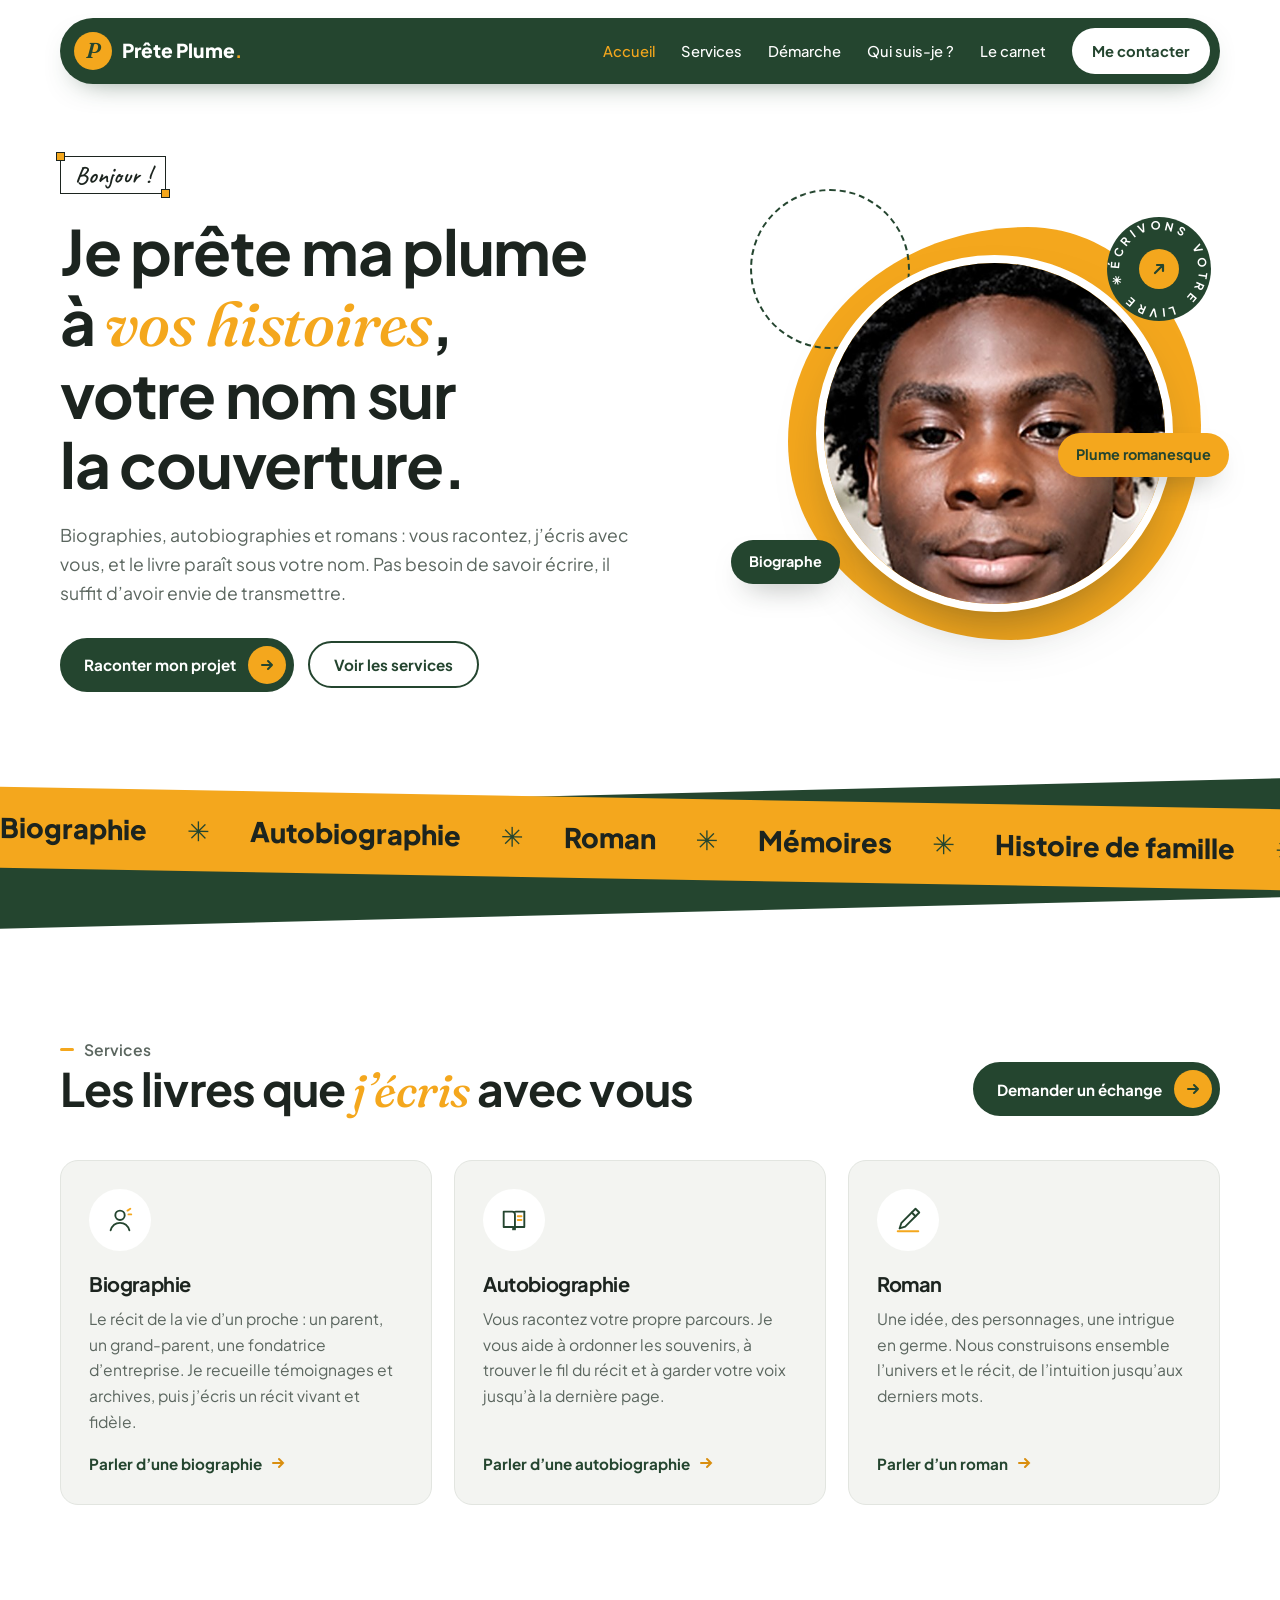
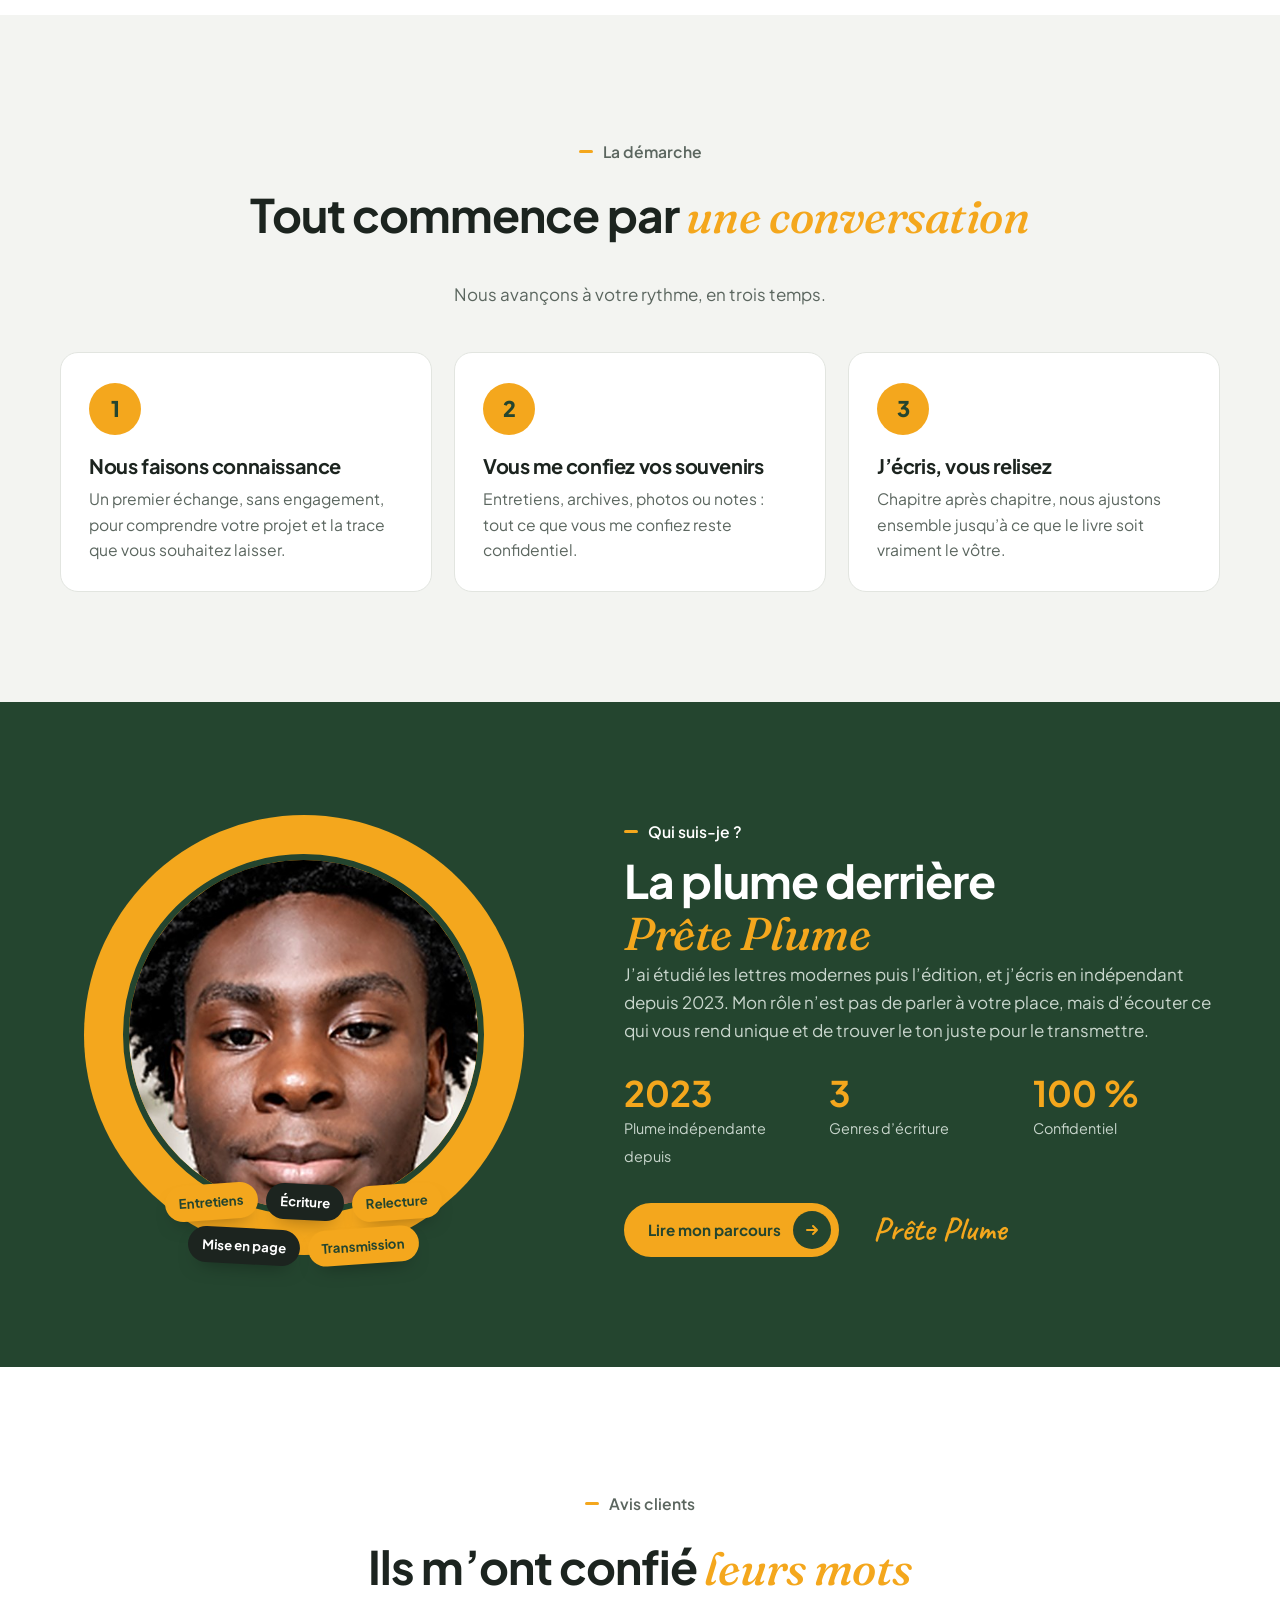
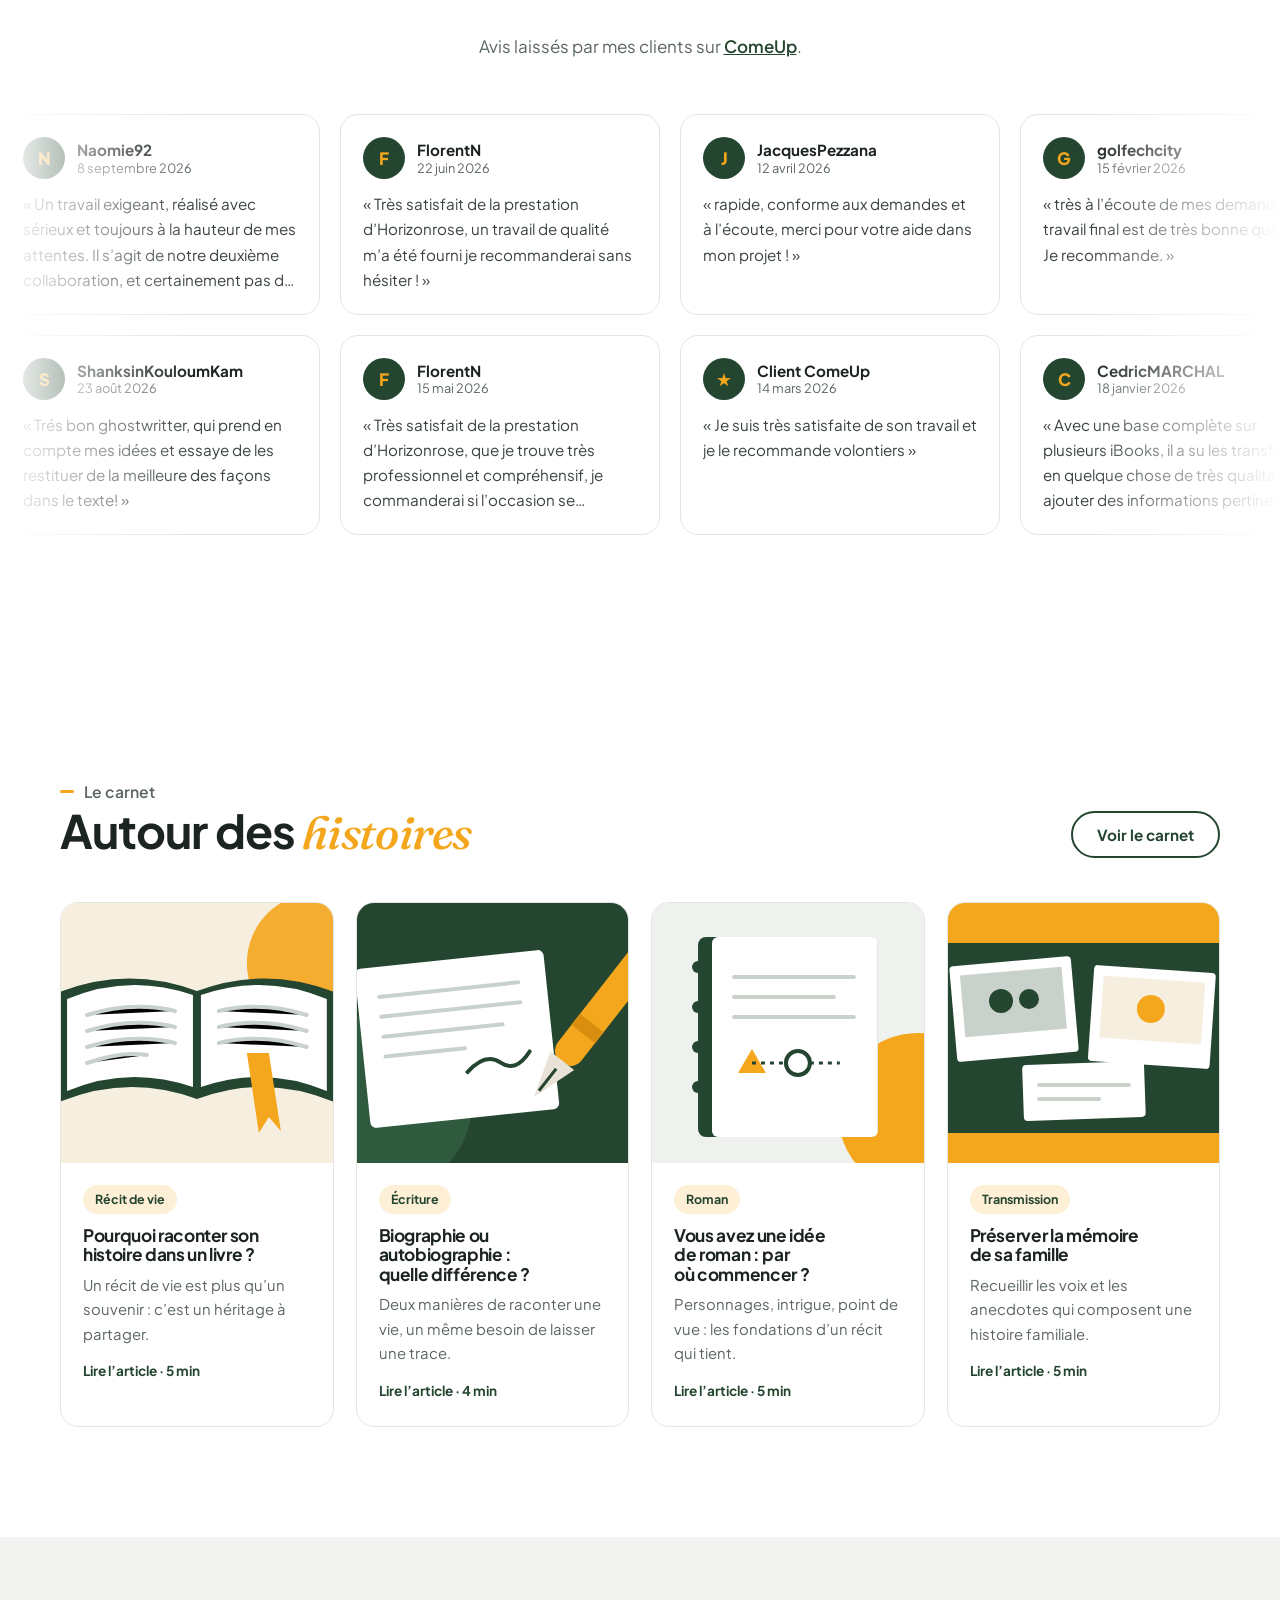
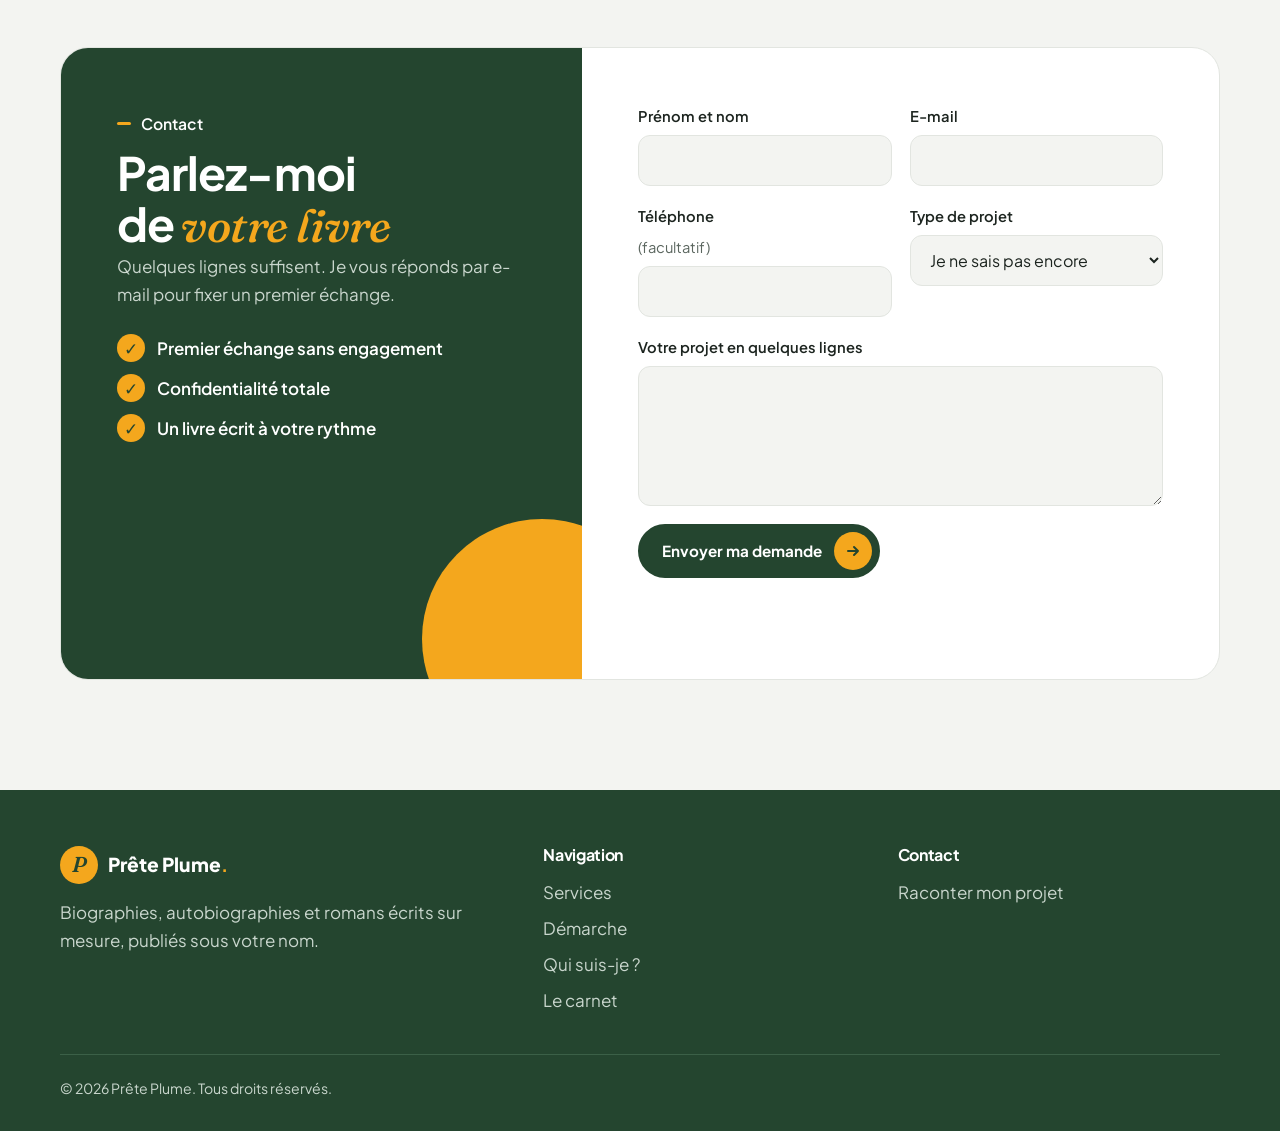
==== index.html @ 8f03c5b9 "Avis clients : vrais avis recopiés depuis ComeUp Neuf avis réels avec pseudonyme et date, sans modif" ====
<!doctype html>
<html lang="fr">
<head>
  <meta charset="utf-8">
  <meta name="viewport" content="width=device-width, initial-scale=1">
  <title>Prête Plume, biographies, autobiographies et romans sur mesure</title>
  <meta name="description" content="Prête Plume écrit avec vous biographies, autobiographies et romans. Vous racontez, j’écris, et le livre paraît sous votre nom.">
  <link rel="icon" href="images/favicon.svg" type="image/svg+xml">
  <link rel="preconnect" href="https://fonts.googleapis.com">
  <link rel="preconnect" href="https://fonts.gstatic.com" crossorigin>
  <link href="https://fonts.googleapis.com/css2?family=Caveat:wght@600&family=Fraunces:ital,wght@1,500&family=Plus+Jakarta+Sans:wght@400;500;600;700;800&display=swap" rel="stylesheet">
  <link rel="stylesheet" href="styles.css">
</head>
<body>
  <div class="entete-zone">
    <header class="entete">
      <a class="logo" href="index.html"><span class="logo-rond" aria-hidden="true">P</span><span>Prête Plume<b>.</b></span></a>
      <button class="bouton-menu" type="button" aria-expanded="false" aria-controls="navigation">Menu</button>
      <nav class="navigation" id="navigation" aria-label="Navigation principale">
        <a href="index.html" aria-current="page">Accueil</a>
        <a href="#services">Services</a>
        <a href="#demarche">Démarche</a>
        <a href="qui-suis-je.html">Qui suis-je ?</a>
        <a href="blog.html">Le carnet</a>
        <a class="bouton-nav" href="#contact">Me contacter</a>
      </nav>
    </header>
  </div>

  <main>
    <section class="ouverture" aria-labelledby="titre">
      <div>
        <p class="salut">Bonjour !</p>
        <h1 id="titre">Je prête ma plume à <span class="accent">vos histoires</span>, votre nom sur la couverture.</h1>
        <p class="chapeau">Biographies, autobiographies et romans : vous racontez, j’écris avec vous, et le livre paraît sous votre nom. Pas besoin de savoir écrire, il suffit d’avoir envie de transmettre.</p>
        <div class="actions">
          <a class="bouton" href="#contact">Raconter mon projet <span class="rond" aria-hidden="true"><svg viewBox="0 0 16 16" fill="none" stroke="currentColor" stroke-width="2" stroke-linecap="round" stroke-linejoin="round"><path d="M3 8h10M9 4l4 4-4 4"/></svg></span></a>
          <a class="bouton bouton-contour" href="#services">Voir les services</a>
        </div>
      </div>

      <div class="visuel">
        <div class="forme" aria-hidden="true"></div>
        <div class="forme-2" aria-hidden="true"></div>
        <div class="photo"><img src="images/portrait.jpg" alt="Portrait de l’auteur de Prête Plume" width="480" height="480"></div>
        <a class="badge" href="#contact" aria-label="Écrivons votre livre : me contacter">
          <svg class="texte-rond" viewBox="0 0 100 100" aria-hidden="true">
            <defs><path id="cercle-badge" d="M50 50 m-38 0 a38 38 0 1 1 76 0 a38 38 0 1 1 -76 0"/></defs>
            <text fill="currentColor" font-size="11" font-weight="700" font-family="Plus Jakarta Sans, sans-serif" xml:space="preserve"><textPath href="#cercle-badge" textLength="232" lengthAdjust="spacing">ÉCRIVONS  VOTRE  LIVRE  ✳</textPath></text>
          </svg>
          <span class="coeur" aria-hidden="true"><svg viewBox="0 0 16 16" fill="none" stroke="currentColor" stroke-width="2.2" stroke-linecap="round" stroke-linejoin="round"><path d="M4 12L12 4M6 4h6v6"/></svg></span>
        </a>
        <span class="pastille pastille-vert p1">Biographe</span>
        <span class="pastille pastille-jaune p2">Plume romanesque</span>
      </div>
    </section>

    <div class="bandeau" aria-hidden="true">
      <div class="bandeau-piste">
        <div class="bandeau-ruban">
          <span>Biographie</span><span>Autobiographie</span><span>Roman</span><span>Mémoires</span><span>Histoire de famille</span><span>Récit de vie</span>
          <span>Biographie</span><span>Autobiographie</span><span>Roman</span><span>Mémoires</span><span>Histoire de famille</span><span>Récit de vie</span>
        </div>
      </div>
    </div>

    <section class="section" id="services" aria-labelledby="titre-services">
      <div class="conteneur">
        <div class="section-entete">
          <div>
            <p class="surtitre">Services</p>
            <h2 id="titre-services">Les livres que <span class="accent">j’écris</span> avec vous</h2>
          </div>
          <a class="bouton" href="#contact">Demander un échange <span class="rond" aria-hidden="true"><svg viewBox="0 0 16 16" fill="none" stroke="currentColor" stroke-width="2" stroke-linecap="round" stroke-linejoin="round"><path d="M3 8h10M9 4l4 4-4 4"/></svg></span></a>
        </div>
        <div class="cartes">
          <article class="carte">
            <span class="icone" aria-hidden="true"><svg viewBox="0 0 32 32" fill="none" stroke="#24452f" stroke-width="2" stroke-linecap="round" stroke-linejoin="round"><circle cx="16" cy="11" r="5"/><path d="M6 27c1.5-5 5.5-8 10-8s8.5 3 10 8"/><path d="M24 6l3-2M25 10h3" stroke="#f4a71d"/></svg></span>
            <h3>Biographie</h3>
            <p>Le récit de la vie d’un proche : un parent, un grand-parent, une fondatrice d’entreprise. Je recueille témoignages et archives, puis j’écris un récit vivant et fidèle.</p>
            <a class="lien" href="#contact" data-genre="Biographie">Parler d’une biographie <svg viewBox="0 0 16 16" fill="none" stroke="currentColor" stroke-width="2" stroke-linecap="round"><path d="M3 8h10M9 4l4 4-4 4"/></svg></a>
          </article>
          <article class="carte">
            <span class="icone" aria-hidden="true"><svg viewBox="0 0 32 32" fill="none" stroke="#24452f" stroke-width="2" stroke-linecap="round" stroke-linejoin="round"><path d="M5 7h9a3 3 0 013 3v16a2.5 2.5 0 00-2.5-2.5H5z"/><path d="M27 7h-9a3 3 0 00-1 .2"/><path d="M27 7v16.5h-9.5A2.5 2.5 0 0015 26"/><path d="M20 12h4M20 16h4" stroke="#f4a71d"/></svg></span>
            <h3>Autobiographie</h3>
            <p>Vous racontez votre propre parcours. Je vous aide à ordonner les souvenirs, à trouver le fil du récit et à garder votre voix jusqu’à la dernière page.</p>
            <a class="lien" href="#contact" data-genre="Autobiographie">Parler d’une autobiographie <svg viewBox="0 0 16 16" fill="none" stroke="currentColor" stroke-width="2" stroke-linecap="round"><path d="M3 8h10M9 4l4 4-4 4"/></svg></a>
          </article>
          <article class="carte">
            <span class="icone" aria-hidden="true"><svg viewBox="0 0 32 32" fill="none" stroke="#24452f" stroke-width="2" stroke-linecap="round" stroke-linejoin="round"><path d="M24 4l4 4-15 15-6 2 2-6z"/><path d="M20 8l4 4"/><path d="M5 28h22" stroke="#f4a71d"/></svg></span>
            <h3>Roman</h3>
            <p>Une idée, des personnages, une intrigue en germe. Nous construisons ensemble l’univers et le récit, de l’intuition jusqu’aux derniers mots.</p>
            <a class="lien" href="#contact" data-genre="Roman">Parler d’un roman <svg viewBox="0 0 16 16" fill="none" stroke="currentColor" stroke-width="2" stroke-linecap="round"><path d="M3 8h10M9 4l4 4-4 4"/></svg></a>
          </article>
        </div>
      </div>
    </section>

    <section class="section demarche" id="demarche" aria-labelledby="titre-demarche">
      <div class="conteneur">
        <div class="section-entete centre">
          <p class="surtitre">La démarche</p>
          <h2 id="titre-demarche">Tout commence par <span class="accent">une conversation</span></h2>
          <p>Nous avançons à votre rythme, en trois temps.</p>
        </div>
        <ol class="etapes">
          <li>
            <h3>Nous faisons connaissance</h3>
            <p>Un premier échange, sans engagement, pour comprendre votre projet et la trace que vous souhaitez laisser.</p>
          </li>
          <li>
            <h3>Vous me confiez vos souvenirs</h3>
            <p>Entretiens, archives, photos ou notes : tout ce que vous me confiez reste confidentiel.</p>
          </li>
          <li>
            <h3>J’écris, vous relisez</h3>
            <p>Chapitre après chapitre, nous ajustons ensemble jusqu’à ce que le livre soit vraiment le vôtre.</p>
          </li>
        </ol>
      </div>
    </section>

    <section class="section apropos" aria-labelledby="titre-apropos">
      <div class="conteneur">
        <div class="apropos-visuel">
          <div class="cercle" aria-hidden="true"></div>
          <div class="photo"><img src="images/portrait.jpg" alt="" width="480" height="480" loading="lazy"></div>
          <div class="nuage" aria-hidden="true"><span>Entretiens</span><span>Écriture</span><span>Relecture</span><span>Mise en page</span><span>Transmission</span></div>
        </div>
        <div>
          <p class="surtitre">Qui suis-je ?</p>
          <h2 id="titre-apropos">La plume derrière <span class="accent">Prête Plume</span></h2>
          <p>J’ai étudié les lettres modernes puis l’édition, et j’écris en indépendant depuis 2023. Mon rôle n’est pas de parler à votre place, mais d’écouter ce qui vous rend unique et de trouver le ton juste pour le transmettre.</p>
          <ul class="chiffres">
            <li><strong>2023</strong><span>Plume indépendante depuis</span></li>
            <li><strong>3</strong><span>Genres d’écriture</span></li>
            <li><strong>100 %</strong><span>Confidentiel</span></li>
          </ul>
          <div class="actions">
            <a class="bouton bouton-jaune" href="qui-suis-je.html">Lire mon parcours <span class="rond" aria-hidden="true"><svg viewBox="0 0 16 16" fill="none" stroke="currentColor" stroke-width="2" stroke-linecap="round" stroke-linejoin="round"><path d="M3 8h10M9 4l4 4-4 4"/></svg></span></a>
            <span class="signature" aria-hidden="true">Prête Plume</span>
          </div>
        </div>
      </div>
    </section>

    <section class="section avis" id="avis" aria-labelledby="titre-avis">
      <div class="conteneur">
        <div class="section-entete centre">
          <p class="surtitre">Avis clients</p>
          <h2 id="titre-avis">Ils m’ont confié <span class="accent">leurs mots</span></h2>
          <p>Avis laissés par mes clients sur <a href="https://comeup.com/fr/@horizonrose" target="_blank" rel="noopener">ComeUp</a>.</p>
        </div>
      </div>
      <!-- Avis réels recopiés depuis le profil ComeUp, sans modification -->
      <div class="defile">
        <div class="defile-piste">
            <figure class="avis-carte">
              <div class="avis-tete"><span class="avis-initiale" aria-hidden="true">N</span><figcaption><strong>Naomie92</strong><time datetime="2026-09-08">8 septembre 2026</time></figcaption></div>
              <blockquote>« Un travail exigeant, réalisé avec sérieux et toujours à la hauteur de mes attentes. Il s’agit de notre deuxième collaboration, et certainement pas de la dernière ! »</blockquote>
            </figure>
            <figure class="avis-carte">
              <div class="avis-tete"><span class="avis-initiale" aria-hidden="true">F</span><figcaption><strong>FlorentN</strong><time datetime="2026-06-22">22 juin 2026</time></figcaption></div>
              <blockquote>« Très satisfait de la prestation d’Horizonrose, un travail de qualité m’a été fourni je recommanderai sans hésiter ! »</blockquote>
            </figure>
            <figure class="avis-carte">
              <div class="avis-tete"><span class="avis-initiale" aria-hidden="true">J</span><figcaption><strong>JacquesPezzana</strong><time datetime="2026-04-12">12 avril 2026</time></figcaption></div>
              <blockquote>« rapide, conforme aux demandes et à l’écoute, merci pour votre aide dans mon projet ! »</blockquote>
            </figure>
            <figure class="avis-carte">
              <div class="avis-tete"><span class="avis-initiale" aria-hidden="true">G</span><figcaption><strong>golfechcity</strong><time datetime="2026-02-15">15 février 2026</time></figcaption></div>
              <blockquote>« très à l’écoute de mes demandes. Le travail final est de très bonne qualité. Je recommande. »</blockquote>
            </figure>
            <figure class="avis-carte">
              <div class="avis-tete"><span class="avis-initiale" aria-hidden="true">I</span><figcaption><strong>Isabelle45</strong><time datetime="2026-01-06">6 janvier 2026</time></figcaption></div>
              <blockquote>« Je suis très satisfaite du design proposé par Horizonrose. C’est sobre et je suis ravie des photos. Merci pour cette belle proposition. »</blockquote>
            </figure>
        </div>
      </div>
      <div class="defile defile-inverse">
        <div class="defile-piste">
            <figure class="avis-carte">
              <div class="avis-tete"><span class="avis-initiale" aria-hidden="true">S</span><figcaption><strong>ShanksinKouloumKam</strong><time datetime="2026-08-23">23 août 2026</time></figcaption></div>
              <blockquote>« Trés bon ghostwritter, qui prend en compte mes idées et essaye de les restituer de la meilleure des façons dans le texte! »</blockquote>
            </figure>
            <figure class="avis-carte">
              <div class="avis-tete"><span class="avis-initiale" aria-hidden="true">F</span><figcaption><strong>FlorentN</strong><time datetime="2026-05-15">15 mai 2026</time></figcaption></div>
              <blockquote>« Très satisfait de la prestation d’Horizonrose, que je trouve très professionnel et compréhensif, je commanderai si l’occasion se présente… »</blockquote>
            </figure>
            <figure class="avis-carte">
              <div class="avis-tete"><span class="avis-initiale" aria-hidden="true">★</span><figcaption><strong>Client ComeUp</strong><time datetime="2026-03-14">14 mars 2026</time></figcaption></div>
              <blockquote>« Je suis très satisfaite de son travail et je le recommande volontiers »</blockquote>
            </figure>
            <figure class="avis-carte">
              <div class="avis-tete"><span class="avis-initiale" aria-hidden="true">C</span><figcaption><strong>CedricMARCHAL</strong><time datetime="2026-01-18">18 janvier 2026</time></figcaption></div>
              <blockquote>« Avec une base complète sur plusieurs iBooks, il a su les transformer en quelque chose de très qualitatif et ajouter des informations pertinentes sur des sujets… »</blockquote>
            </figure>
        </div>
      </div>
    </section>

    <section class="section" aria-labelledby="titre-carnet">
      <div class="conteneur">
        <div class="section-entete">
          <div>
            <p class="surtitre">Le carnet</p>
            <h2 id="titre-carnet">Autour des <span class="accent">histoires</span></h2>
          </div>
          <a class="bouton bouton-contour" href="blog.html">Voir le carnet</a>
        </div>
        <div class="articles">
          <a class="article" href="article-raconter-son-histoire.html"><img src="images/livre-ouvert.svg" alt="" width="400" height="260" loading="lazy"><div><span class="categorie">Récit de vie</span><h3 class="h3">Pourquoi raconter son histoire dans un livre ?</h3><p>Un récit de vie est plus qu’un souvenir : c’est un héritage à partager.</p><span class="lire">Lire l’article · 5 min</span></div></a>
          <a class="article" href="article-biographie-ou-autobiographie.html"><img src="images/plume.svg" alt="" width="400" height="260" loading="lazy"><div><span class="categorie">Écriture</span><h3 class="h3">Biographie ou autobiographie : quelle différence ?</h3><p>Deux manières de raconter une vie, un même besoin de laisser une trace.</p><span class="lire">Lire l’article · 4 min</span></div></a>
          <a class="article" href="article-idee-de-roman.html"><img src="images/carnet.svg" alt="" width="400" height="260" loading="lazy"><div><span class="categorie">Roman</span><h3 class="h3">Vous avez une idée de roman : par où commencer ?</h3><p>Personnages, intrigue, point de vue : les fondations d’un récit qui tient.</p><span class="lire">Lire l’article · 5 min</span></div></a>
          <a class="article" href="article-memoire-familiale.html"><img src="images/famille.svg" alt="" width="400" height="260" loading="lazy"><div><span class="categorie">Transmission</span><h3 class="h3">Préserver la mémoire de sa famille</h3><p>Recueillir les voix et les anecdotes qui composent une histoire familiale.</p><span class="lire">Lire l’article · 5 min</span></div></a>
        </div>
      </div>
    </section>

    <section class="section contact" id="contact" aria-labelledby="titre-contact">
      <div class="conteneur">
        <div class="contact-boite">
          <div class="contact-infos">
            <p class="surtitre">Contact</p>
            <h2 id="titre-contact">Parlez-moi de <span class="accent">votre livre</span></h2>
            <p>Quelques lignes suffisent. Je vous réponds par e-mail pour fixer un premier échange.</p>
            <ul class="engagements">
              <li>Premier échange sans engagement</li>
              <li>Confidentialité totale</li>
              <li>Un livre écrit à votre rythme</li>
            </ul>
          </div>
          <form class="formulaire" id="formulaire-contact" name="contact" action="/merci.html" method="POST" data-netlify="true" netlify-honeypot="adresse-web">
            <input type="hidden" name="form-name" value="contact">
            <p class="visuellement-cache"><label>Ne pas remplir : <input name="adresse-web" tabindex="-1" autocomplete="off"></label></p>
            <label class="champ">Prénom et nom<input type="text" name="nom" autocomplete="name" required></label>
            <label class="champ">E-mail<input type="email" name="email" autocomplete="email" required></label>
            <label class="champ">Téléphone <span class="facultatif">(facultatif)</span><input type="tel" name="telephone" autocomplete="tel"></label>
            <label class="champ">Type de projet
              <select name="projet" id="projet">
                <option>Biographie</option>
                <option>Autobiographie</option>
                <option>Roman</option>
                <option selected>Je ne sais pas encore</option>
              </select>
            </label>
            <label class="champ large">Votre projet en quelques lignes<textarea name="message" required></textarea></label>
            <button class="bouton large" type="submit">Envoyer ma demande <span class="rond" aria-hidden="true"><svg viewBox="0 0 16 16" fill="none" stroke="currentColor" stroke-width="2" stroke-linecap="round" stroke-linejoin="round"><path d="M3 8h10M9 4l4 4-4 4"/></svg></span></button>
            <p class="statut large" id="statut" role="status"></p>
          </form>
        </div>
      </div>
    </section>
  </main>

  <footer class="pied">
    <div class="conteneur">
      <div>
        <a class="logo" href="index.html"><span class="logo-rond" aria-hidden="true">P</span><span>Prête Plume<b>.</b></span></a>
        <p>Biographies, autobiographies et romans écrits sur mesure, publiés sous votre nom.</p>
      </div>
      <div>
        <h3>Navigation</h3>
        <ul><li><a href="index.html#services">Services</a></li><li><a href="index.html#demarche">Démarche</a></li><li><a href="qui-suis-je.html">Qui suis-je ?</a></li><li><a href="blog.html">Le carnet</a></li></ul>
      </div>
      <div>
        <h3>Contact</h3>
        <ul><li><a href="index.html#contact">Raconter mon projet</a></li></ul>
      </div>
    </div>
    <p class="pied-bas">© <span class="annee"></span> Prête Plume. Tous droits réservés.</p>
  </footer>
  <script src="script.js"></script>
</body>
</html>
---- styles.css ----
:root {
  --vert: #24452f;
  --vert-clair: #2f5a3d;
  --jaune: #f4a71d;
  --jaune-fonce: #d98e0f;
  --blanc: #ffffff;
  --gris: #f3f4f1;
  --encre: #1c241f;
  --texte: #5b665f;
  --filet: #e2e5e0;
  --sans: "Plus Jakarta Sans", system-ui, -apple-system, "Segoe UI", sans-serif;
  --serif: "Fraunces", Georgia, serif;
  --main: "Caveat", cursive;
  --large: min(1160px, 100% - 2 * var(--gouttiere));
  --gouttiere: clamp(16px, 4vw, 40px);
}

*, *::before, *::after { box-sizing: border-box; }
html { scroll-behavior: smooth; -webkit-text-size-adjust: 100%; }
body { margin: 0; background: var(--blanc); color: var(--encre); font: 400 1.0625rem/1.65 var(--sans); overflow-x: hidden; }
img { max-width: 100%; display: block; }
h1, h2, h3 { margin: 0; line-height: 1.12; font-weight: 700; letter-spacing: -.02em; text-wrap: balance; }
h1 { font-size: clamp(2.4rem, 5vw, 3.9rem); }
h2 { font-size: clamp(2rem, 3.6vw, 2.9rem); }
h3 { font-size: 1.25rem; }
p { margin: 0 0 1em; }
a { color: inherit; }
:focus-visible { outline: 3px solid var(--jaune); outline-offset: 3px; }

.accent { font-family: var(--serif); font-style: italic; font-weight: 500; color: var(--jaune); letter-spacing: -.01em; }
.conteneur { width: var(--large); margin-inline: auto; }
.visuellement-cache { position: absolute; width: 1px; height: 1px; overflow: hidden; clip: rect(0 0 0 0); white-space: nowrap; }

/* Boutons */

.bouton {
  display: inline-flex; align-items: center; gap: 12px;
  border: 2px solid var(--vert); border-radius: 999px;
  background: var(--vert); color: var(--blanc);
  padding: 6px 6px 6px 22px;
  font: 700 .95rem/1 var(--sans); text-decoration: none; cursor: pointer;
  transition: background .2s, border-color .2s;
}
.bouton .rond {
  display: grid; place-items: center; width: 38px; height: 38px; border-radius: 50%;
  background: var(--jaune); color: var(--vert);
}
.bouton .rond svg { width: 16px; height: 16px; }
.bouton:hover { background: var(--vert-clair); border-color: var(--vert-clair); }
.bouton-contour { background: transparent; color: var(--vert); padding: 14px 24px; }
.bouton-contour:hover { background: var(--vert); color: var(--blanc); }
.bouton-jaune { background: var(--jaune); border-color: var(--jaune); color: var(--vert); }
.bouton-jaune .rond { background: var(--vert); color: var(--jaune); }
.bouton-jaune:hover { background: var(--jaune-fonce); border-color: var(--jaune-fonce); }

/* En-tête */

.entete-zone { padding-top: 18px; position: sticky; top: 0; z-index: 20; }
.entete {
  position: relative; width: var(--large); margin-inline: auto;
  display: flex; align-items: center; justify-content: space-between; gap: 20px;
  background: var(--vert); color: var(--blanc);
  border-radius: 999px; padding: 10px 10px 10px 14px;
  box-shadow: 0 12px 30px -18px rgba(36, 69, 47, .7);
}
.logo { display: inline-flex; align-items: center; gap: 10px; color: var(--blanc); text-decoration: none; font-weight: 800; font-size: 1.2rem; white-space: nowrap; }
.logo-rond { display: grid; place-items: center; width: 38px; height: 38px; border-radius: 50%; background: var(--jaune); color: var(--vert); font: italic 600 1.35rem/1 var(--serif); }
.logo b { color: var(--jaune); }
.navigation { display: flex; align-items: center; gap: 26px; font-size: .92rem; font-weight: 500; }
.navigation a { text-decoration: none; }
.navigation a:not(.bouton-nav):hover, .navigation a[aria-current="page"] { color: var(--jaune); }
.bouton-nav { background: var(--blanc); color: var(--vert); border-radius: 999px; padding: 11px 20px; font-weight: 700; }
.bouton-nav:hover { background: var(--jaune); }
.bouton-menu { display: none; border: 0; border-radius: 999px; background: var(--blanc); color: var(--vert); padding: 10px 18px; font: 700 .92rem var(--sans); cursor: pointer; }

/* Ouverture */

.ouverture { width: var(--large); margin-inline: auto; display: grid; grid-template-columns: 1.05fr .95fr; gap: 40px; align-items: center; padding: clamp(40px, 6vw, 72px) 0 40px; }
.salut {
  position: relative; display: inline-block; margin: 0 0 22px; padding: 6px 14px;
  border: 1.5px solid var(--encre); font: 600 1.5rem/1 var(--main);
}
.salut::before, .salut::after { content: ""; position: absolute; width: 9px; height: 9px; background: var(--jaune); border: 1.5px solid var(--encre); }
.salut::before { top: -5px; left: -5px; }
.salut::after { bottom: -5px; right: -5px; }
.ouverture h1 { max-width: 13em; }
.chapeau { color: var(--texte); max-width: 34em; margin: 22px 0 30px; font-size: 1.1rem; }
.actions { display: flex; flex-wrap: wrap; gap: 14px; align-items: center; }

.visuel { position: relative; width: min(100%, 470px); aspect-ratio: 1; margin-left: auto; }
.visuel .forme { position: absolute; inset: 8% 4% 4% 8%; background: var(--jaune); border-radius: 58% 42% 46% 54% / 52% 48% 52% 48%; }
.visuel .forme-2 { position: absolute; inset: 0 auto auto 0; width: 34%; aspect-ratio: 1; border: 2px dashed var(--vert); border-radius: 50%; }
.visuel .photo { position: absolute; inset: 14% 10% 10% 14%; border-radius: 50%; overflow: hidden; border: 8px solid var(--blanc); box-shadow: 0 30px 60px -30px rgba(28, 36, 31, .55); }
.visuel .photo img { width: 100%; height: 100%; object-fit: cover; }
.pastille {
  position: absolute; display: inline-flex; align-items: center; gap: 8px;
  padding: 10px 18px; border-radius: 999px; font-weight: 700; font-size: .9rem; white-space: nowrap;
  box-shadow: 0 14px 30px -16px rgba(28, 36, 31, .6);
}
.pastille-vert { background: var(--vert); color: var(--blanc); }
.pastille-jaune { background: var(--jaune); color: var(--vert); }
.pastille-blanc { background: var(--blanc); color: var(--vert); }
.visuel .p1 { left: -4%; bottom: 16%; }
.visuel .p2 { right: -2%; top: 52%; }
.visuel .p3 { left: 18%; top: 4%; }

.badge { position: absolute; right: 2%; top: 6%; width: 104px; height: 104px; border-radius: 50%; background: var(--vert); color: var(--blanc); display: grid; place-items: center; text-decoration: none; }
.badge svg.texte-rond { position: absolute; inset: 0; width: 100%; height: 100%; animation: tourne 16s linear infinite; }
.badge .coeur { width: 40px; height: 40px; border-radius: 50%; background: var(--jaune); color: var(--vert); display: grid; place-items: center; }
.badge .coeur svg { width: 16px; height: 16px; }
@keyframes tourne { to { transform: rotate(360deg); } }

/* Bandeau défilant */

.bandeau { position: relative; margin: 40px 0 0; padding: 26px 0 34px; }
.bandeau::before { content: ""; position: absolute; inset: 22px 0 0; background: var(--vert); transform: skewY(-1.4deg); }
.bandeau-piste { position: relative; background: var(--jaune); transform: skewY(1deg); overflow: hidden; padding: 18px 0; }
.bandeau-ruban { display: flex; width: max-content; gap: 40px; animation: defile 34s linear infinite; }
.bandeau-ruban span { display: inline-flex; align-items: center; gap: 40px; font-weight: 800; font-size: clamp(1.2rem, 2.2vw, 1.7rem); color: var(--encre); white-space: nowrap; }
.bandeau-ruban span::after { content: "✳"; color: var(--vert); font-weight: 400; }
@keyframes defile { to { transform: translateX(-50%); } }

/* Sections */

.section { padding: clamp(64px, 9vw, 110px) 0; }
.section-entete { display: flex; justify-content: space-between; align-items: end; gap: 24px; flex-wrap: wrap; margin-bottom: 44px; }
.section-entete.centre { flex-direction: column; align-items: center; text-align: center; }
.section-entete p { color: var(--texte); max-width: 34em; margin: 14px 0 0; }
.surtitre { display: inline-flex; align-items: center; gap: 10px; margin: 0 0 10px; font-weight: 600; font-size: .98rem; }
.surtitre::before { content: ""; width: 14px; height: 3px; border-radius: 2px; background: var(--jaune); }

.cartes { display: grid; grid-template-columns: repeat(3, 1fr); gap: 22px; }
.carte { display: flex; flex-direction: column; background: var(--gris); border: 1px solid var(--filet); border-radius: 18px; padding: 28px; transition: background .25s, color .25s, transform .25s; }
.carte .icone { display: grid; place-items: center; width: 62px; height: 62px; border-radius: 50%; background: var(--blanc); margin-bottom: 22px; }
.carte .icone svg { width: 30px; height: 30px; }
.carte h3 { margin-bottom: 10px; }
.carte p { color: var(--texte); font-size: .98rem; }
.carte .lien { margin-top: auto; font-weight: 700; font-size: .95rem; color: var(--vert); text-decoration: none; display: inline-flex; gap: 8px; align-items: center; }
.carte .lien svg { width: 16px; height: 16px; color: var(--jaune-fonce); }
.carte:hover { background: var(--vert); color: var(--blanc); transform: translateY(-4px); }
.carte:hover p { color: #c9d6cd; }
.carte:hover .lien { color: var(--jaune); }

.etapes { list-style: none; margin: 0; padding: 0; display: grid; grid-template-columns: repeat(3, 1fr); gap: 22px; counter-reset: etape; }
.etapes li { counter-increment: etape; position: relative; padding: 30px 28px 28px; border-radius: 18px; background: var(--blanc); border: 1px solid var(--filet); }
.etapes li::before { content: counter(etape); display: grid; place-items: center; width: 52px; height: 52px; border-radius: 50%; background: var(--jaune); color: var(--vert); font: 800 1.35rem/1 var(--sans); margin-bottom: 20px; }
.etapes h3 { margin-bottom: 8px; }
.etapes p { color: var(--texte); margin: 0; font-size: .98rem; }
.demarche { background: var(--gris); }

/* À propos */

.apropos { background: var(--vert); color: var(--blanc); overflow: hidden; }
.apropos .conteneur { display: grid; grid-template-columns: .9fr 1.1fr; gap: clamp(40px, 6vw, 90px); align-items: center; }
.apropos .surtitre { color: var(--blanc); }
.apropos p { color: #c9d6cd; }
.apropos-visuel { position: relative; width: min(100%, 440px); aspect-ratio: 1; margin-inline: auto; }
.apropos-visuel .cercle { position: absolute; inset: 0; border-radius: 50%; background: var(--jaune); }
.apropos-visuel .photo { position: absolute; inset: 9%; border-radius: 50%; overflow: hidden; border: 6px solid var(--vert); }
.apropos-visuel .photo img { width: 100%; height: 100%; object-fit: cover; }
.nuage { position: absolute; left: 0; right: 0; bottom: -2%; display: flex; flex-wrap: wrap; justify-content: center; gap: 8px; padding: 0 6%; }
.nuage span { padding: 7px 14px; border-radius: 999px; font-weight: 700; font-size: .82rem; box-shadow: 0 10px 20px -12px rgba(0, 0, 0, .5); }
.nuage span:nth-child(odd) { background: var(--jaune); color: var(--vert); transform: rotate(-4deg); }
.nuage span:nth-child(even) { background: var(--encre); color: var(--blanc); transform: rotate(3deg); }

.chiffres { display: grid; grid-template-columns: repeat(3, 1fr); gap: 18px; margin: 30px 0 34px; padding: 0; list-style: none; }
.chiffres strong { display: block; font-size: clamp(1.7rem, 3vw, 2.2rem); color: var(--jaune); line-height: 1.1; }
.chiffres span { font-size: .9rem; color: #c9d6cd; }
.signature { font: 600 2.1rem/1 var(--main); color: var(--jaune); margin-left: 20px; }
.apropos .actions { align-items: center; }

/* Carnet */

.articles { display: grid; grid-template-columns: repeat(4, 1fr); gap: 22px; }
.article { border-radius: 18px; overflow: hidden; background: var(--blanc); border: 1px solid var(--filet); display: flex; flex-direction: column; }
.article img { aspect-ratio: 400 / 260; width: 100%; object-fit: cover; }
.article div { padding: 20px 22px 24px; }
.article .categorie { display: inline-block; font-size: .78rem; font-weight: 700; color: var(--vert); background: #fdf0d6; border-radius: 999px; padding: 4px 12px; margin-bottom: 12px; }
.article h3, .article .h3 { font-size: 1.08rem; margin-bottom: 8px; }
.article p { color: var(--texte); font-size: .93rem; margin: 0; }
.article .bientot { display: block; margin-top: 14px; font-size: .85rem; font-weight: 600; color: var(--jaune-fonce); }
.carnet-page .articles { grid-template-columns: repeat(2, 1fr); }

/* Contact */

.contact { background: var(--gris); }
.contact-boite { display: grid; grid-template-columns: .9fr 1.1fr; border-radius: 28px; overflow: hidden; background: var(--blanc); border: 1px solid var(--filet); }
.contact-infos { position: relative; background: var(--vert); color: var(--blanc); padding: clamp(32px, 5vw, 56px); overflow: hidden; }
.contact-infos::after { content: ""; position: absolute; right: -80px; bottom: -80px; width: 240px; height: 240px; border-radius: 50%; background: var(--jaune); }
.contact-infos p { color: #c9d6cd; position: relative; z-index: 1; }
.contact-infos .surtitre { color: var(--blanc); }
.contact-infos h2 { position: relative; z-index: 1; }
.engagements { list-style: none; padding: 0; margin: 26px 0 0; display: grid; gap: 12px; position: relative; z-index: 1; }
.engagements li { display: flex; gap: 12px; align-items: center; font-weight: 600; }
.engagements li::before { content: "✓"; display: grid; place-items: center; width: 28px; height: 28px; flex: none; border-radius: 50%; background: var(--jaune); color: var(--vert); font-weight: 800; }

.formulaire { padding: clamp(28px, 5vw, 56px); display: grid; grid-template-columns: 1fr 1fr; gap: 18px; }
.champ { display: flex; flex-direction: column; gap: 7px; font-weight: 600; font-size: .92rem; }
.champ.large, .formulaire .large { grid-column: 1 / -1; }
.facultatif { color: var(--texte); font-weight: 400; }
input[type="text"], input[type="email"], input[type="tel"], select, textarea {
  width: 100%; border: 1.5px solid var(--filet); border-radius: 12px; background: var(--gris);
  padding: 13px 15px; font: 400 1rem/1.4 var(--sans); color: var(--encre);
}
input:focus, select:focus, textarea:focus { outline: none; border-color: var(--vert); background: var(--blanc); box-shadow: 0 0 0 4px rgba(244, 167, 29, .3); }
textarea { min-height: 140px; resize: vertical; }
.formulaire .bouton { justify-self: start; }
.statut { margin: 0; font-weight: 600; min-height: 1.6em; }
.statut.erreur { color: #b42318; }
.statut.envoye { color: #1f7a45; }
.statut a { color: inherit; }

/* Pages intérieures */

.bandeau-page { width: var(--large); margin: 34px auto 0; border-radius: 28px; background: var(--vert); color: var(--blanc); padding: clamp(40px, 6vw, 72px); position: relative; overflow: hidden; }
.bandeau-page::after { content: ""; position: absolute; right: -60px; top: -60px; width: 220px; height: 220px; border-radius: 50%; background: var(--jaune); }
.bandeau-page p { color: #c9d6cd; max-width: 34em; margin: 14px 0 0; position: relative; z-index: 1; }
.bandeau-page h1 { position: relative; z-index: 1; max-width: 14em; }
.bandeau-page .surtitre { color: var(--blanc); position: relative; z-index: 1; }

.profil { display: grid; grid-template-columns: .85fr 1.15fr; gap: clamp(40px, 6vw, 90px); align-items: start; }
.profil-texte p { color: var(--texte); }
.profil-texte .chapeau { color: var(--encre); font-size: 1.2rem; margin-top: 0; }
.parcours { list-style: none; padding: 0; margin: 30px 0; display: grid; grid-template-columns: repeat(3, 1fr); gap: 14px; }
.parcours li { background: var(--gris); border-radius: 16px; padding: 18px; border: 1px solid var(--filet); }
.parcours strong { display: block; color: var(--vert); font-size: 1.05rem; }
.parcours span { font-size: .88rem; color: var(--texte); }

.merci { text-align: center; }
.merci .icone-ok { width: 84px; height: 84px; margin: 0 auto 24px; border-radius: 50%; background: var(--jaune); color: var(--vert); display: grid; place-items: center; font-size: 2.4rem; font-weight: 800; }
.merci p { color: var(--texte); }

/* Pied de page */

.pied { background: var(--vert); color: #c9d6cd; padding: 56px 0 30px; margin-top: 0; }
.pied .conteneur { display: grid; grid-template-columns: 1.4fr 1fr 1fr; gap: 32px; }
.pied h3 { color: var(--blanc); font-size: 1rem; margin-bottom: 14px; }
.pied ul { list-style: none; padding: 0; margin: 0; display: grid; gap: 8px; }
.pied a { text-decoration: none; }
.pied a:hover { color: var(--jaune); }
.pied .logo { margin-bottom: 14px; }
.pied-bas { width: var(--large); margin: 40px auto 0; padding-top: 22px; border-top: 1px solid #3b6047; font-size: .88rem; }

/* Responsive */

@media (max-width: 1000px) {
  .articles { grid-template-columns: repeat(2, 1fr); }
}

@media (max-width: 860px) {
  .bouton-menu { display: block; }
  .navigation {
    display: none; position: absolute; top: calc(100% + 10px); left: 0; right: 0;
    flex-direction: column; align-items: stretch; gap: 4px;
    background: var(--vert); border-radius: 24px; padding: 14px;
    box-shadow: 0 20px 40px -20px rgba(0, 0, 0, .6);
  }
  .navigation a { padding: 12px 14px; border-radius: 12px; }
  .navigation.ouverte { display: flex; }
  .bouton-nav { text-align: center; margin-top: 6px; }

  .ouverture, .apropos .conteneur, .contact-boite, .profil { grid-template-columns: 1fr; }
  .visuel { margin: 10px auto 0; width: min(100%, 400px); }
  .cartes, .etapes { grid-template-columns: 1fr; }
  .pied .conteneur { grid-template-columns: 1fr 1fr; }
  .pied .conteneur > div:first-child { grid-column: 1 / -1; }
}

@media (max-width: 560px) {
  .articles, .carnet-page .articles, .formulaire, .parcours { grid-template-columns: 1fr; }
  .chiffres { grid-template-columns: 1fr 1fr 1fr; gap: 10px; }
  .chiffres strong { font-size: 1.4rem; }
  .badge { width: 84px; height: 84px; }
  .visuel .p1 { left: 0; }
  .visuel .p2 { right: 0; }
  .pastille { font-size: .8rem; padding: 8px 14px; }
  .entete { padding-left: 10px; }
  .logo { font-size: 1.05rem; }
  .signature { display: none; }
}

@media (prefers-reduced-motion: reduce) {
  html { scroll-behavior: auto; }
  .bandeau-ruban, .badge svg.texte-rond { animation: none; }
  .carte, .bouton { transition: none; }
  .carte:hover { transform: none; }
}

/* Cartes d'articles cliquables */

a.article { color: inherit; text-decoration: none; transition: transform .25s, box-shadow .25s; }
a.article:hover { transform: translateY(-4px); box-shadow: 0 24px 40px -28px rgba(28, 36, 31, .5); }
.article .lire { display: block; margin-top: 14px; font-size: .85rem; font-weight: 700; color: var(--vert); }
a.article:hover .lire { color: var(--jaune-fonce); }

/* Page d'article */

.lecture { width: min(760px, 100% - 2 * var(--gouttiere)); margin: 0 auto; padding: clamp(40px, 6vw, 72px) 0 clamp(56px, 8vw, 96px); }
.retour { display: inline-block; font-weight: 600; font-size: .95rem; color: var(--vert); margin-bottom: 28px; }
.lecture-meta { display: flex; align-items: center; gap: 12px; color: var(--texte); font-size: .9rem; margin: 0 0 16px; }
.lecture-meta .categorie { font-size: .78rem; font-weight: 700; color: var(--vert); background: #fdf0d6; border-radius: 999px; padding: 4px 12px; }
.lecture h1 { font-size: clamp(2.1rem, 4.6vw, 3.2rem); }
.lecture-image { width: 100%; border-radius: 22px; margin: 36px 0 40px; aspect-ratio: 400 / 260; object-fit: cover; }
.lecture-corps { font-size: 1.125rem; line-height: 1.75; }
.lecture-corps .intro { font-size: 1.28rem; line-height: 1.6; color: var(--encre); font-weight: 500; }
.lecture-corps p { color: #39433d; }
.lecture-corps h2 { font-size: clamp(1.45rem, 2.6vw, 1.8rem); margin: 2em 0 .6em; }
.lecture-corps ul { padding-left: 1.2em; margin: 0 0 1.2em; color: #39433d; }
.lecture-corps li { margin-bottom: .5em; }
.lecture-corps li::marker { color: var(--jaune-fonce); }
.tableau-defilant { overflow-x: auto; margin: 0 0 1.4em; }
.lecture-corps table { width: 100%; border-collapse: collapse; font-size: 1rem; min-width: 480px; }
.lecture-corps th, .lecture-corps td { text-align: left; padding: 12px 14px; border-bottom: 1px solid var(--filet); vertical-align: top; }
.lecture-corps thead th { background: var(--vert); color: var(--blanc); }
.lecture-corps tbody th { font-weight: 700; color: var(--vert); }
.lecture-appel { position: relative; overflow: hidden; margin-top: 56px; padding: clamp(28px, 5vw, 44px); border-radius: 24px; background: var(--vert); color: var(--blanc); }
.lecture-appel::after { content: ""; position: absolute; right: -50px; bottom: -50px; width: 160px; height: 160px; border-radius: 50%; background: var(--jaune); opacity: .9; }
.lecture-appel h2 { font-size: clamp(1.6rem, 3vw, 2.1rem); position: relative; z-index: 1; }
.lecture-appel p { color: #c9d6cd; margin: 12px 0 24px; position: relative; z-index: 1; }
.lecture-appel .bouton { position: relative; z-index: 1; }
.lecture-suite { background: var(--gris); }
.lecture-suite h2 { margin-bottom: 32px; }
.lecture-suite .articles { grid-template-columns: repeat(2, 1fr); }

@media (max-width: 560px) {
  .lecture-suite .articles { grid-template-columns: 1fr; }
}

@media (prefers-reduced-motion: reduce) {
  a.article { transition: none; }
  a.article:hover { transform: none; }
}

/* Avis clients : deux rangées qui défilent en sens inverse */

.avis { overflow: hidden; }
.avis .section-entete a { color: var(--vert); font-weight: 600; }
.defile {
  --duree: 40s;
  overflow: hidden;
  padding: 10px 0;
  -webkit-mask-image: linear-gradient(90deg, transparent, #000 15%, #000 85%, transparent);
  mask-image: linear-gradient(90deg, transparent, #000 15%, #000 85%, transparent);
}
.defile-piste { display: flex; gap: 20px; width: max-content; animation: defile-avis var(--duree, 40s) linear infinite; }
.defile-inverse .defile-piste { animation-direction: reverse; }
.defile:hover .defile-piste, .defile:focus-within .defile-piste { animation-play-state: paused; }
@keyframes defile-avis { to { transform: translateX(calc(-50% - 10px)); } }

.avis-carte { width: 320px; flex: none; margin: 0; padding: 22px; border-radius: 18px; background: var(--blanc); border: 1px solid var(--filet); }
.avis-tete { display: flex; align-items: center; gap: 12px; margin-bottom: 12px; }
.avis-initiale { display: grid; place-items: center; width: 42px; height: 42px; flex: none; border-radius: 50%; background: var(--vert); color: var(--jaune); font-weight: 800; }
.avis-tete figcaption { display: flex; flex-direction: column; line-height: 1.3; min-width: 0; }
.avis-tete strong { font-size: .95rem; }
.avis-tete figcaption time { font-size: .8rem; color: var(--texte); }
.avis-carte blockquote { margin: 0; font-size: .95rem; color: #39433d; display: -webkit-box; -webkit-line-clamp: 4; -webkit-box-orient: vertical; overflow: hidden; }

@media (max-width: 560px) {
  .avis-carte { width: 270px; }
}

@media (prefers-reduced-motion: reduce) {
  .defile { overflow-x: auto; -webkit-mask-image: none; mask-image: none; }
  .defile-piste { animation: none; padding: 0 var(--gouttiere); }
}
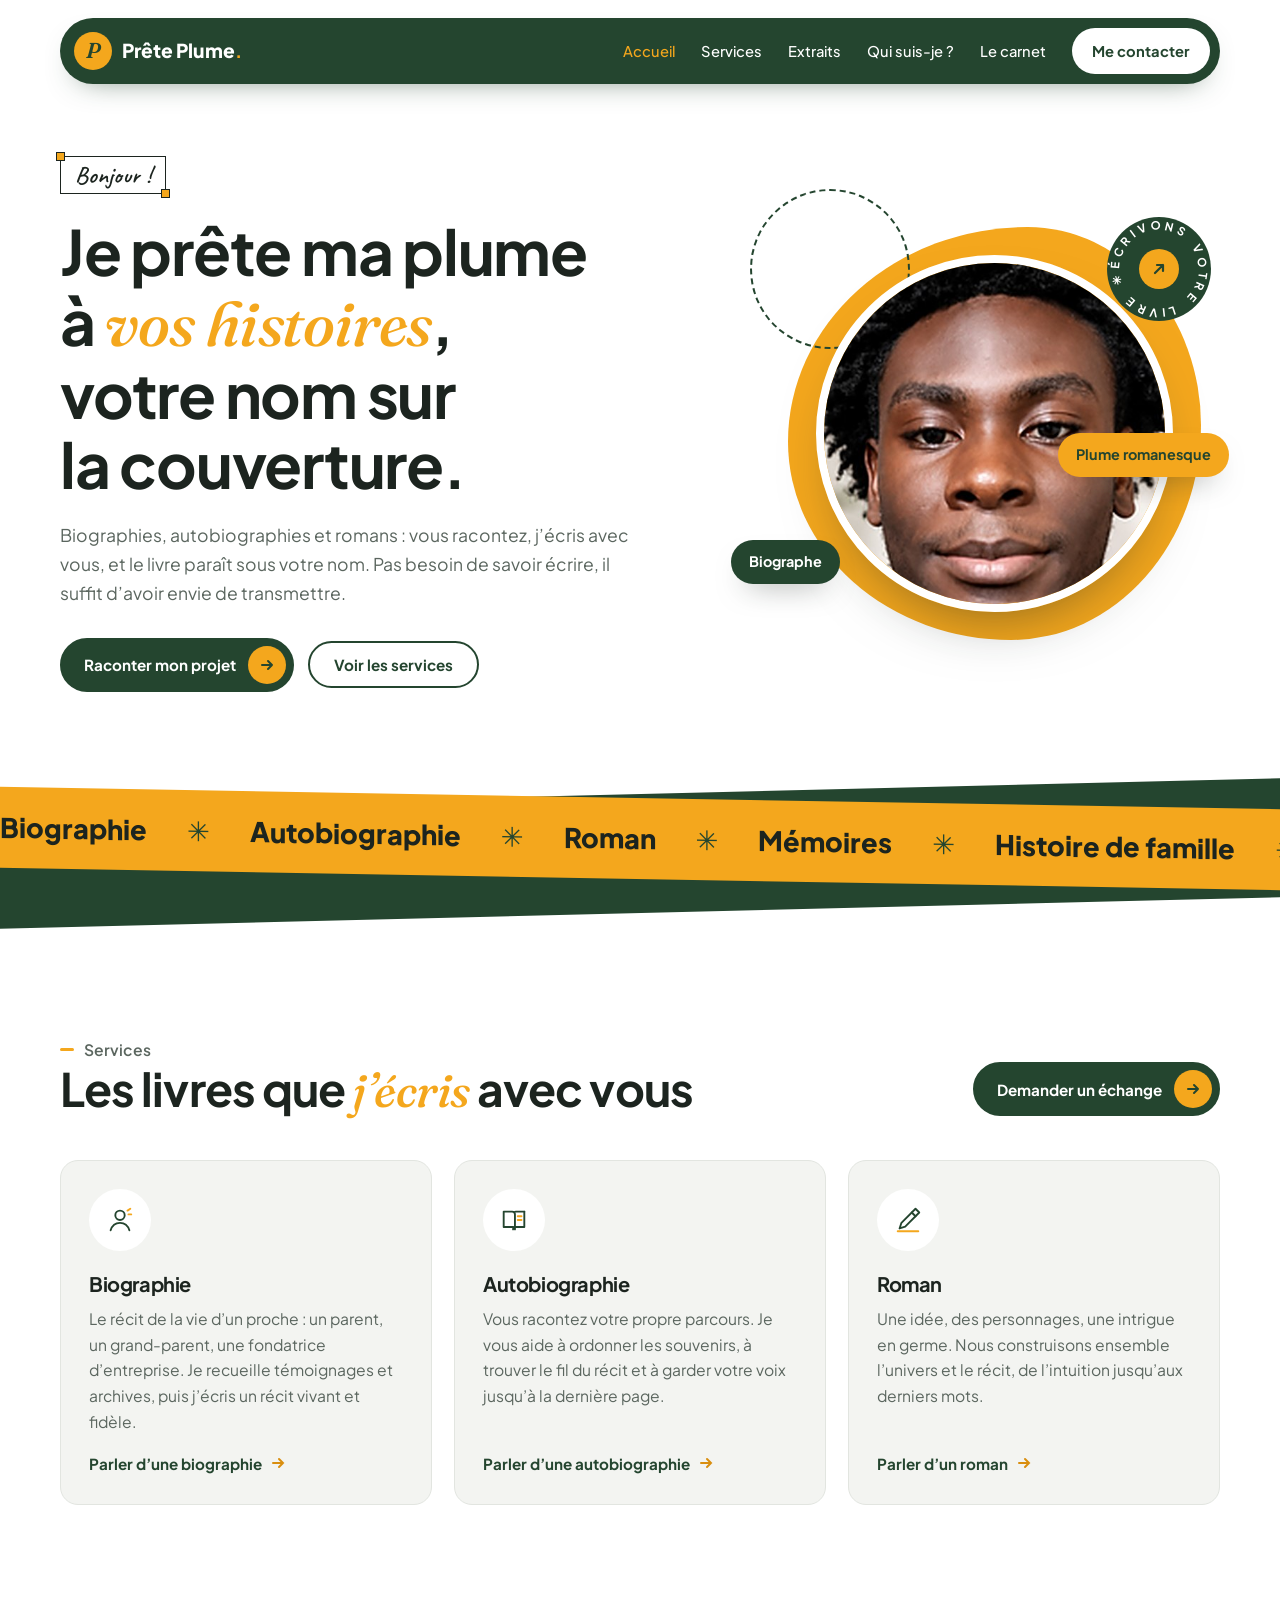
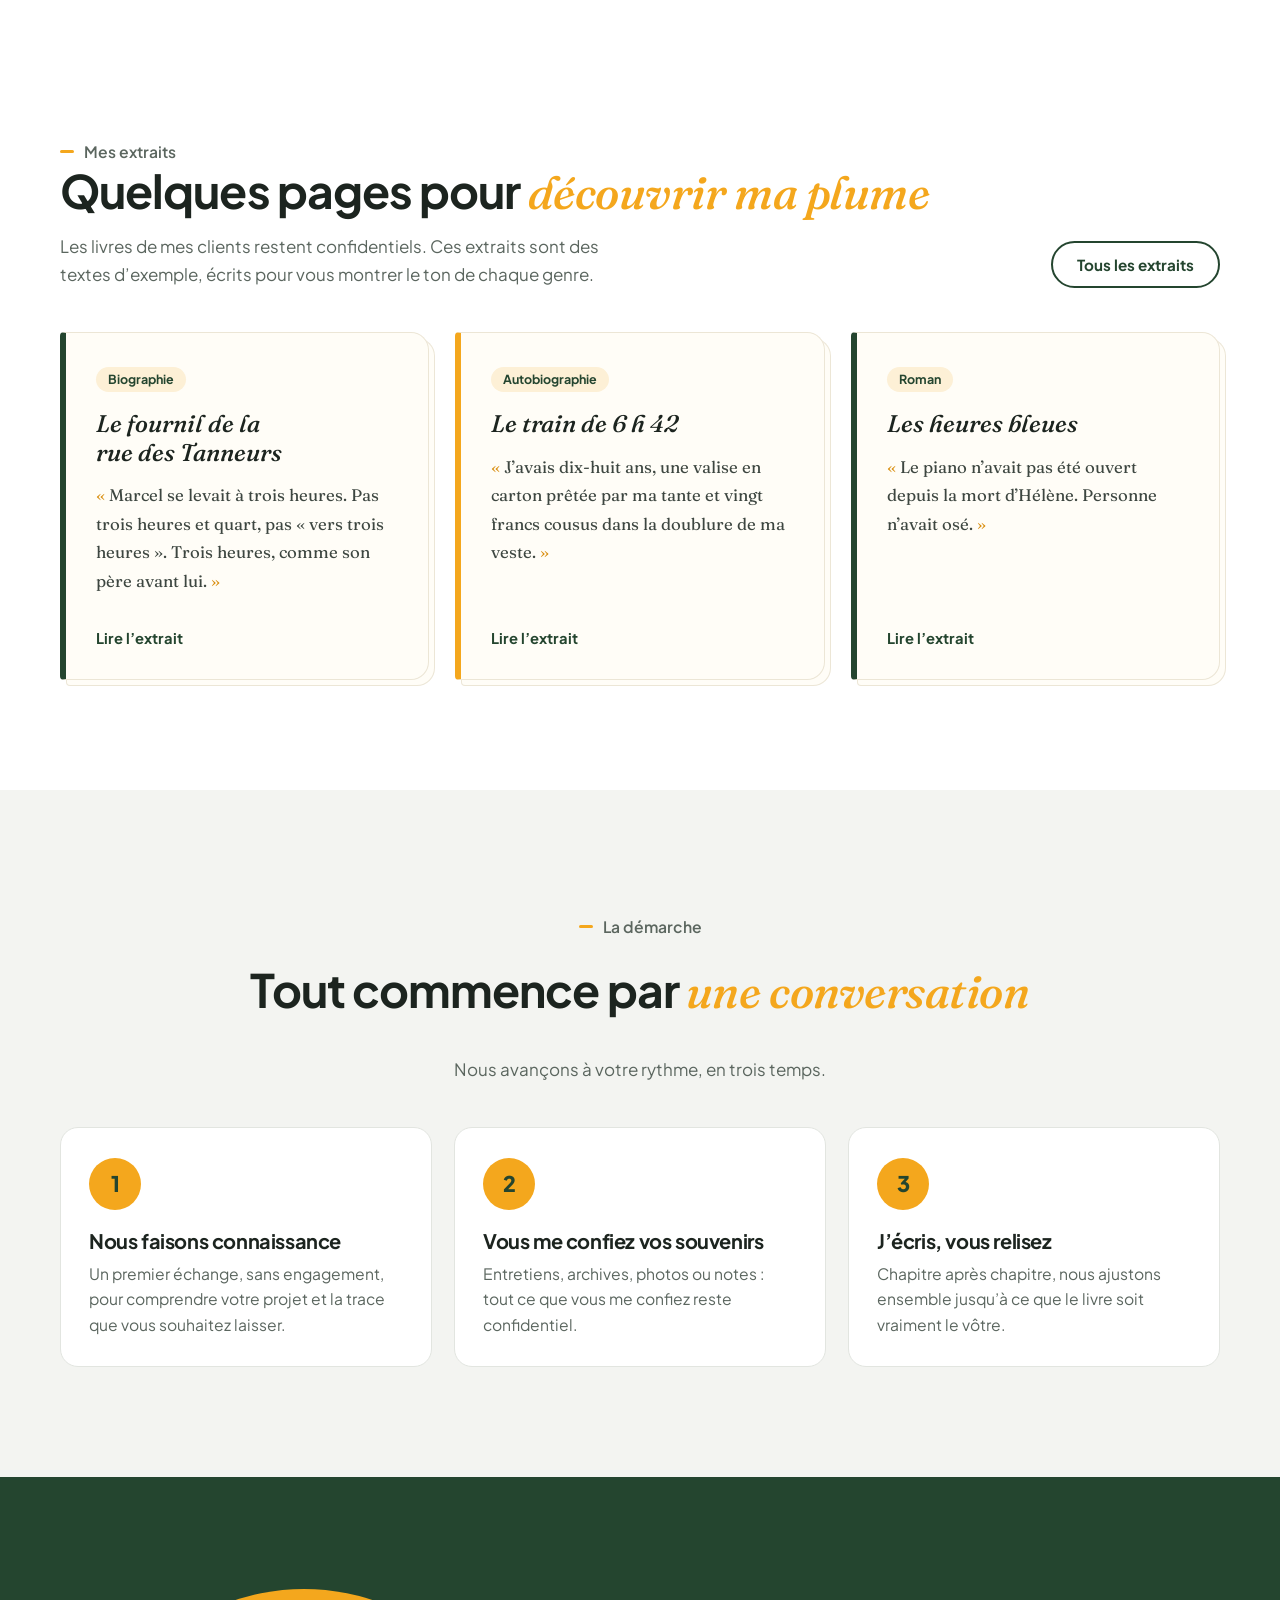
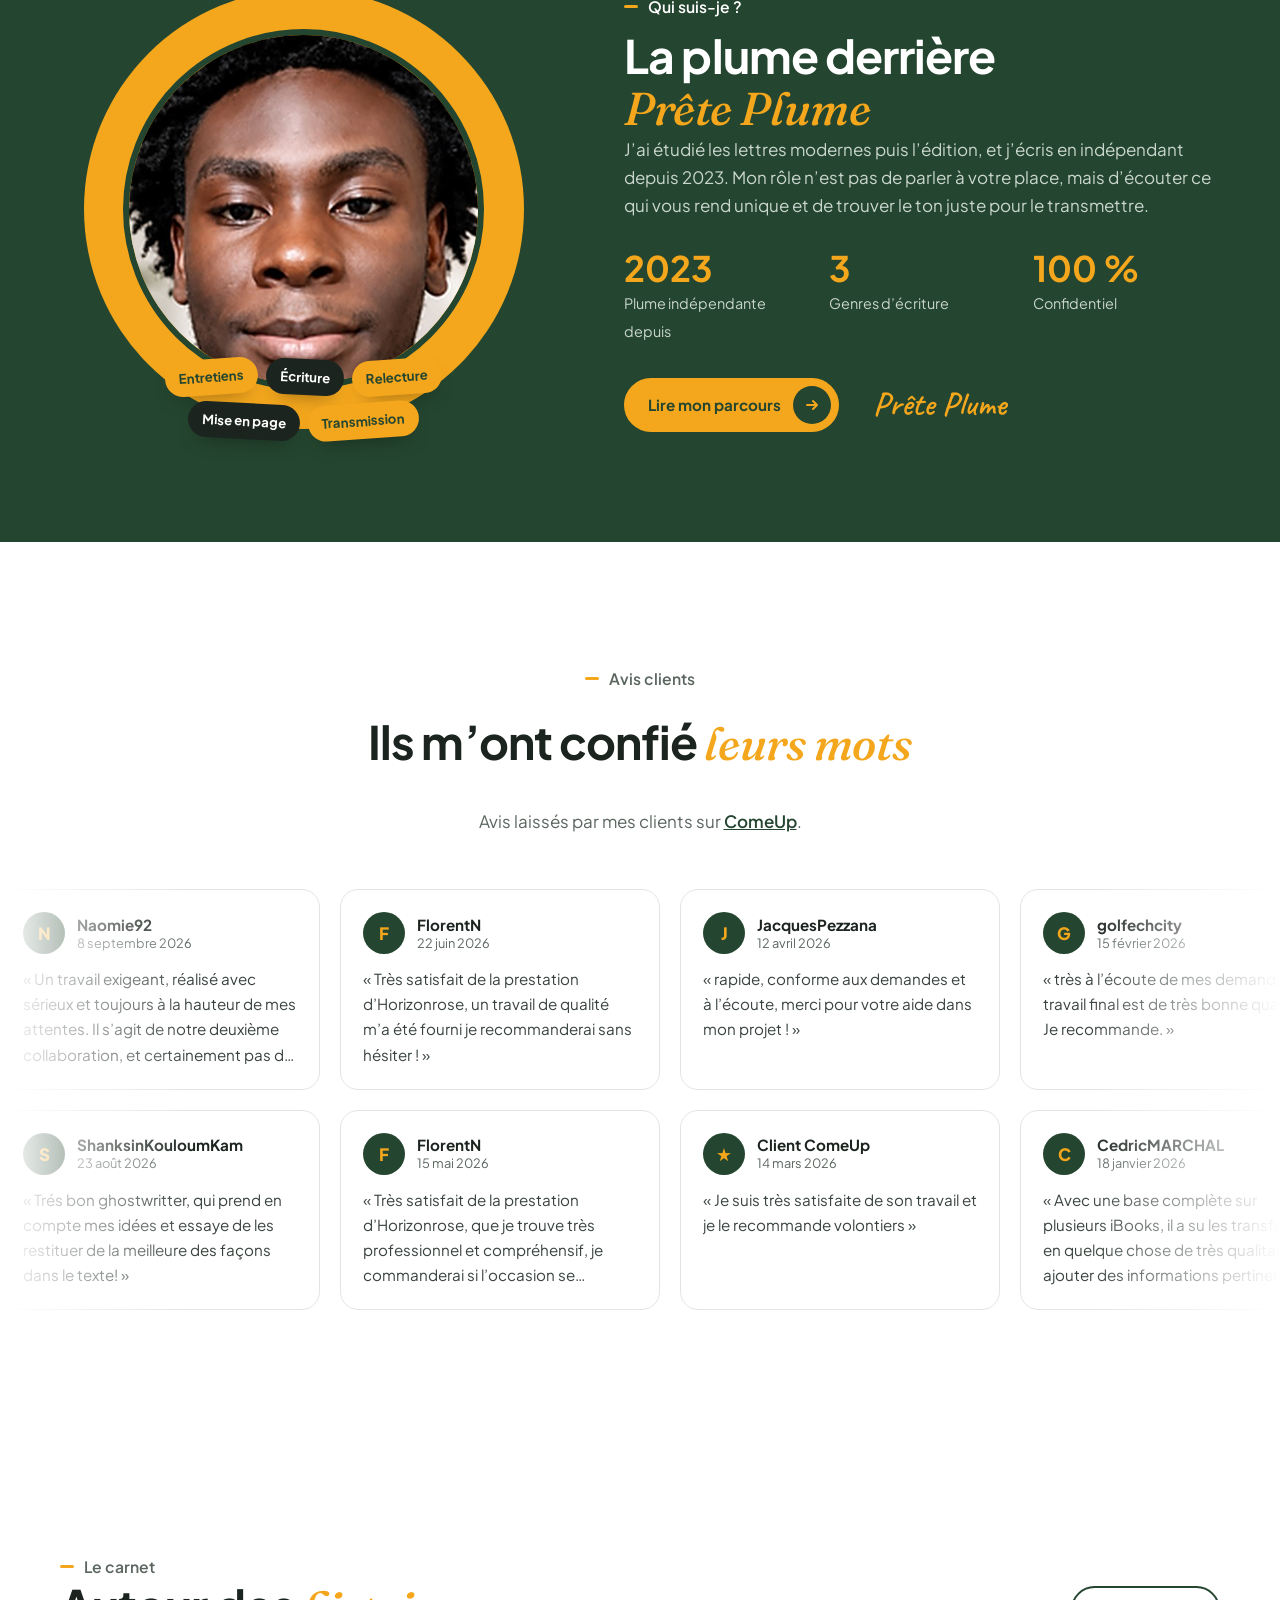
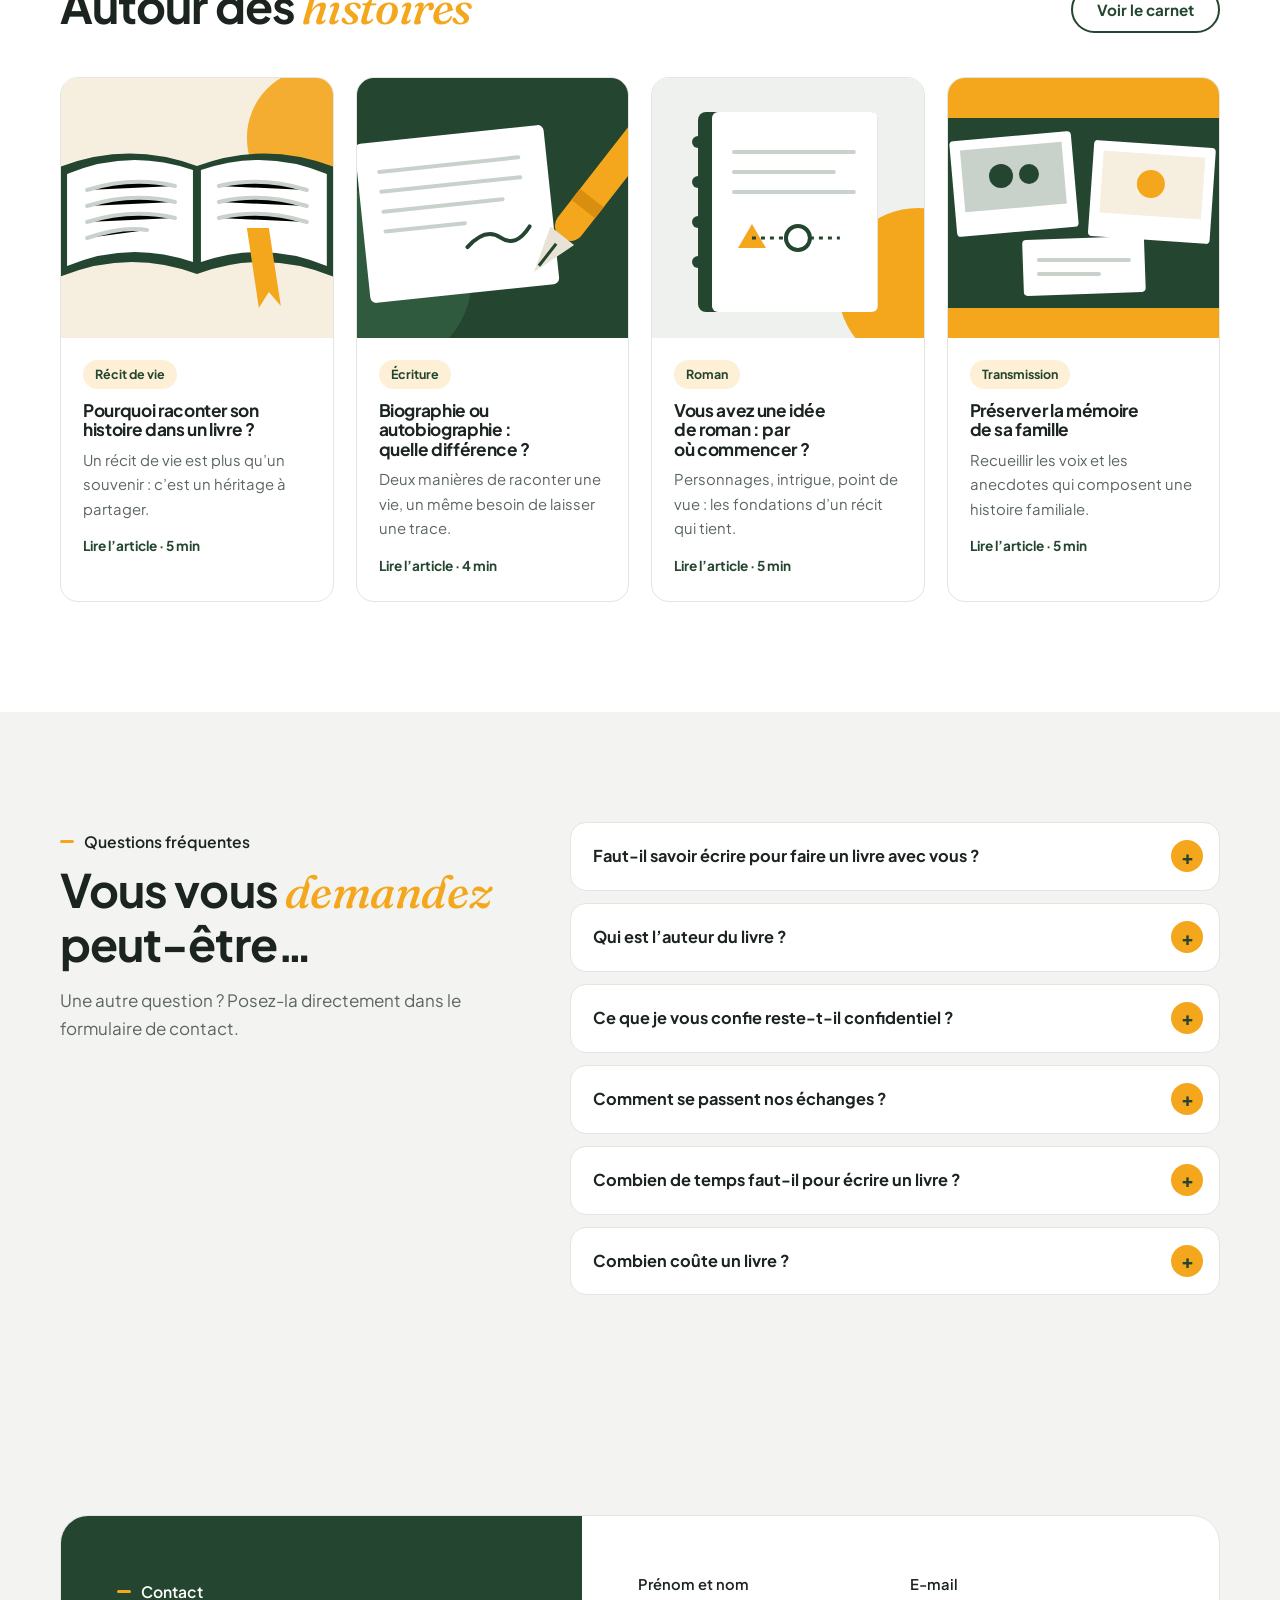
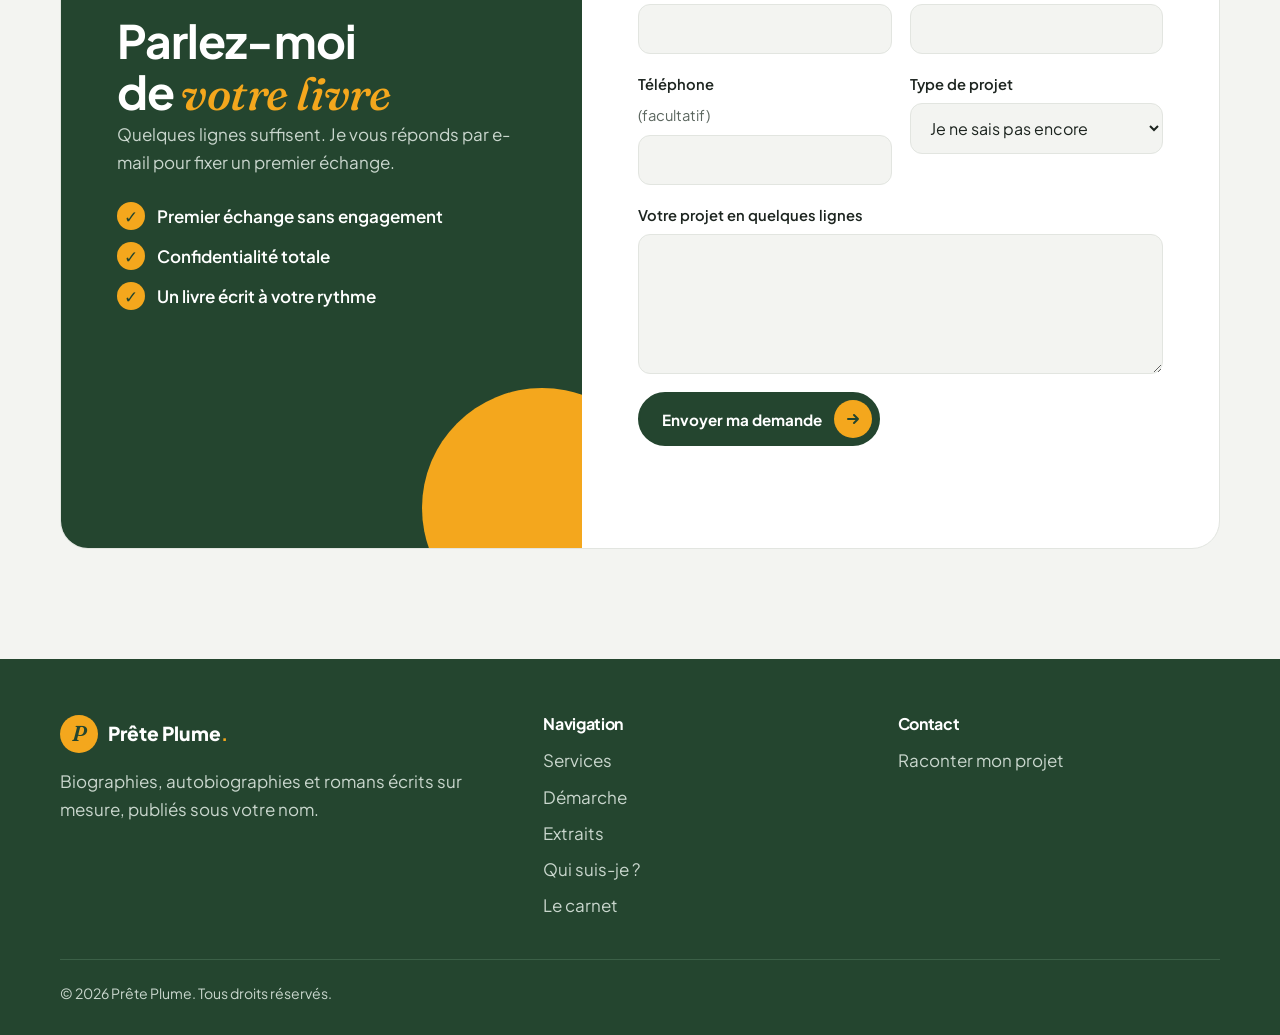
==== commit c3c262f7: "Sections Mes extraits et Questions fréquentes - Trois extraits d'exemple (biographie, autobiographie" ====
--- a/index.html
+++ b/index.html
@@ -8,7 +8,7 @@
   <link rel="icon" href="images/favicon.svg" type="image/svg+xml">
   <link rel="preconnect" href="https://fonts.googleapis.com">
   <link rel="preconnect" href="https://fonts.gstatic.com" crossorigin>
-  <link href="https://fonts.googleapis.com/css2?family=Caveat:wght@600&family=Fraunces:ital,wght@1,500&family=Plus+Jakarta+Sans:wght@400;500;600;700;800&display=swap" rel="stylesheet">
+  <link href="https://fonts.googleapis.com/css2?family=Caveat:wght@600&family=Fraunces:ital,wght@0,400;1,400;1,500&family=Plus+Jakarta+Sans:wght@400;500;600;700;800&display=swap" rel="stylesheet">
   <link rel="stylesheet" href="styles.css">
 </head>
 <body>
@@ -19,7 +19,7 @@
       <nav class="navigation" id="navigation" aria-label="Navigation principale">
         <a href="index.html" aria-current="page">Accueil</a>
         <a href="#services">Services</a>
-        <a href="#demarche">Démarche</a>
+        <a href="#extraits">Extraits</a>
         <a href="qui-suis-je.html">Qui suis-je ?</a>
         <a href="blog.html">Le carnet</a>
         <a class="bouton-nav" href="#contact">Me contacter</a>
@@ -96,6 +96,39 @@
       </div>
     </section>
 
+    <section class="section extraits" id="extraits" aria-labelledby="titre-extraits">
+      <div class="conteneur">
+        <div class="section-entete">
+          <div>
+            <p class="surtitre">Mes extraits</p>
+            <h2 id="titre-extraits">Quelques pages pour <span class="accent">découvrir ma plume</span></h2>
+            <p>Les livres de mes clients restent confidentiels. Ces extraits sont des textes d’exemple, écrits pour vous montrer le ton de chaque genre.</p>
+          </div>
+          <a class="bouton bouton-contour" href="extraits.html">Tous les extraits</a>
+        </div>
+        <div class="pages-livre">
+          <a class="page-livre" href="extraits.html#biographie">
+            <span class="page-genre">Biographie</span>
+            <h3>Le fournil de la rue des Tanneurs</h3>
+            <p>Marcel se levait à trois heures. Pas trois heures et quart, pas « vers trois heures ». Trois heures, comme son père avant lui.</p>
+            <span class="page-lire">Lire l’extrait</span>
+          </a>
+          <a class="page-livre" href="extraits.html#autobiographie">
+            <span class="page-genre">Autobiographie</span>
+            <h3>Le train de 6 h 42</h3>
+            <p>J’avais dix-huit ans, une valise en carton prêtée par ma tante et vingt francs cousus dans la doublure de ma veste.</p>
+            <span class="page-lire">Lire l’extrait</span>
+          </a>
+          <a class="page-livre" href="extraits.html#roman">
+            <span class="page-genre">Roman</span>
+            <h3>Les heures bleues</h3>
+            <p>Le piano n’avait pas été ouvert depuis la mort d’Hélène. Personne n’avait osé.</p>
+            <span class="page-lire">Lire l’extrait</span>
+          </a>
+        </div>
+      </div>
+    </section>
+
     <section class="section demarche" id="demarche" aria-labelledby="titre-demarche">
       <div class="conteneur">
         <div class="section-entete centre">
@@ -213,6 +246,42 @@
           <a class="article" href="article-biographie-ou-autobiographie.html"><img src="images/plume.svg" alt="" width="400" height="260" loading="lazy"><div><span class="categorie">Écriture</span><h3 class="h3">Biographie ou autobiographie : quelle différence ?</h3><p>Deux manières de raconter une vie, un même besoin de laisser une trace.</p><span class="lire">Lire l’article · 4 min</span></div></a>
           <a class="article" href="article-idee-de-roman.html"><img src="images/carnet.svg" alt="" width="400" height="260" loading="lazy"><div><span class="categorie">Roman</span><h3 class="h3">Vous avez une idée de roman : par où commencer ?</h3><p>Personnages, intrigue, point de vue : les fondations d’un récit qui tient.</p><span class="lire">Lire l’article · 5 min</span></div></a>
           <a class="article" href="article-memoire-familiale.html"><img src="images/famille.svg" alt="" width="400" height="260" loading="lazy"><div><span class="categorie">Transmission</span><h3 class="h3">Préserver la mémoire de sa famille</h3><p>Recueillir les voix et les anecdotes qui composent une histoire familiale.</p><span class="lire">Lire l’article · 5 min</span></div></a>
+        </div>
+      </div>
+    </section>
+
+    <section class="section faq" id="questions" aria-labelledby="titre-faq">
+      <div class="conteneur faq-grille">
+        <div>
+          <p class="surtitre">Questions fréquentes</p>
+          <h2 id="titre-faq">Vous vous <span class="accent">demandez</span> peut-être…</h2>
+          <p>Une autre question ? Posez-la directement dans le formulaire de contact.</p>
+        </div>
+        <div class="questions">
+          <details class="question">
+            <summary>Faut-il savoir écrire pour faire un livre avec vous ?</summary>
+            <p>Non. Vous racontez, à l’oral, avec vos mots. Je pose les questions, je mets en ordre et j’écris. Votre rôle est de partager vos souvenirs ou vos idées, et de relire.</p>
+          </details>
+          <details class="question">
+            <summary>Qui est l’auteur du livre ?</summary>
+            <p>Vous. Le livre paraît sous votre nom, ou sous celui de la personne dont il raconte la vie. Mon travail reste discret.</p>
+          </details>
+          <details class="question">
+            <summary>Ce que je vous confie reste-t-il confidentiel ?</summary>
+            <p>Oui. Vos souvenirs, vos documents et le texte du livre ne sont jamais partagés. C’est aussi pour cette raison que les extraits présentés sur ce site sont des textes d’exemple.</p>
+          </details>
+          <details class="question">
+            <summary>Comment se passent nos échanges ?</summary>
+            <p>Tout commence par un premier échange sans engagement pour comprendre votre projet. Viennent ensuite des entretiens, à votre rythme, pendant lesquels vous me racontez votre histoire. Je vous envoie les chapitres au fur et à mesure pour que vous puissiez les relire et les corriger.</p>
+          </details>
+          <details class="question">
+            <summary>Combien de temps faut-il pour écrire un livre ?</summary>
+            <p>Cela dépend de la longueur du livre et de la matière à recueillir. Nous fixons ensemble un calendrier réaliste dès le premier échange.</p>
+          </details>
+          <details class="question">
+            <summary>Combien coûte un livre ?</summary>
+            <p>Chaque projet est différent. Le tarif dépend surtout de la longueur du livre et du nombre d’entretiens. Je vous propose un devis après le premier échange, qui reste sans engagement.</p>
+          </details>
         </div>
       </div>
     </section>
@@ -261,7 +330,7 @@
       </div>
       <div>
         <h3>Navigation</h3>
-        <ul><li><a href="index.html#services">Services</a></li><li><a href="index.html#demarche">Démarche</a></li><li><a href="qui-suis-je.html">Qui suis-je ?</a></li><li><a href="blog.html">Le carnet</a></li></ul>
+        <ul><li><a href="index.html#services">Services</a></li><li><a href="index.html#demarche">Démarche</a></li><li><a href="extraits.html">Extraits</a></li><li><a href="qui-suis-je.html">Qui suis-je ?</a></li><li><a href="blog.html">Le carnet</a></li></ul>
       </div>
       <div>
         <h3>Contact</h3>
--- a/styles.css
+++ b/styles.css
@@ -363,3 +363,76 @@
   .defile { overflow-x: auto; -webkit-mask-image: none; mask-image: none; }
   .defile-piste { animation: none; padding: 0 var(--gouttiere); }
 }
+
+/* Extraits : des pages de livre */
+
+.extraits { background: var(--blanc); }
+.pages-livre { display: grid; grid-template-columns: repeat(3, 1fr); gap: 26px; }
+.page-livre {
+  position: relative; display: flex; flex-direction: column;
+  padding: 34px 30px 28px; border-radius: 4px 18px 18px 4px;
+  background: #fffdf7; color: var(--encre); text-decoration: none;
+  border: 1px solid #ece6d6; border-left: 6px solid var(--vert);
+  box-shadow: 6px 6px 0 -1px #fffdf7, 6px 6px 0 0 #ece6d6;
+  transition: transform .25s;
+}
+.page-livre:nth-child(2) { border-left-color: var(--jaune); }
+.page-genre { align-self: flex-start; font: 700 .78rem/1 var(--sans); color: var(--vert); background: #fdf0d6; border-radius: 999px; padding: 6px 12px; margin-bottom: 18px; }
+.page-livre h3 { font: italic 500 1.5rem/1.2 var(--serif); letter-spacing: 0; margin-bottom: 14px; }
+.page-livre p { font: 400 1.05rem/1.7 var(--serif); color: #3d4640; }
+.page-livre p::before { content: "« "; color: var(--jaune-fonce); }
+.page-livre p::after { content: " »"; color: var(--jaune-fonce); }
+.page-lire { margin-top: auto; padding-top: 14px; font-weight: 700; font-size: .92rem; color: var(--vert); }
+.page-livre:hover { transform: translateY(-4px) rotate(-.4deg); }
+.page-livre:hover .page-lire { color: var(--jaune-fonce); }
+
+.sommaire-extraits { width: var(--large); margin: 0 auto 48px; display: flex; flex-wrap: wrap; justify-content: center; gap: 10px; }
+.sommaire-extraits a { padding: 10px 20px; border-radius: 999px; border: 1.5px solid var(--vert); color: var(--vert); font-weight: 700; text-decoration: none; }
+.sommaire-extraits a:hover { background: var(--vert); color: var(--blanc); }
+
+.extrait {
+  width: min(760px, 100% - 2 * var(--gouttiere)); margin: 0 auto 56px;
+  padding: clamp(28px, 6vw, 64px); border-radius: 6px 22px 22px 6px;
+  background: #fffdf7; border: 1px solid #ece6d6; border-left: 8px solid var(--vert);
+  box-shadow: 8px 8px 0 -1px #fffdf7, 8px 8px 0 0 #ece6d6;
+  scroll-margin-top: 110px;
+}
+.extrait:nth-of-type(2) { border-left-color: var(--jaune); }
+.extrait-entete { text-align: center; margin-bottom: 34px; display: flex; flex-direction: column; align-items: center; }
+.extrait-entete .page-genre { align-self: center; }
+.extrait-entete h2 { font: italic 500 clamp(1.8rem, 4vw, 2.5rem)/1.15 var(--serif); letter-spacing: 0; }
+.extrait-entete p { margin: 12px 0 0; color: var(--texte); font-size: .92rem; }
+.extrait-entete::after { content: "✳"; color: var(--jaune-fonce); margin-top: 20px; }
+.extrait-texte p { font: 400 1.16rem/1.85 var(--serif); color: #2f3832; text-indent: 1.5em; margin: 0 0 .9em; hyphens: auto; }
+.extrait-texte p:first-child { text-indent: 0; }
+.extrait-texte p:first-child::first-letter { float: left; font: 500 3.6em/.8 var(--serif); color: var(--vert); padding: .08em .1em 0 0; }
+.extraits-appel { width: min(760px, 100% - 2 * var(--gouttiere)); margin: 0 auto; }
+
+/* Questions fréquentes */
+
+.faq { background: var(--gris); }
+.faq-grille { display: grid; grid-template-columns: .8fr 1.2fr; gap: clamp(32px, 6vw, 80px); align-items: start; }
+.faq-grille > div:first-child p:last-child { color: var(--texte); margin-top: 16px; }
+.questions { display: grid; gap: 12px; }
+.question { background: var(--blanc); border: 1px solid var(--filet); border-radius: 16px; }
+.question summary {
+  list-style: none; cursor: pointer; padding: 20px 60px 20px 22px; position: relative;
+  font-weight: 700; font-size: 1.02rem;
+}
+.question summary::-webkit-details-marker { display: none; }
+.question summary::after {
+  content: "+"; position: absolute; right: 16px; top: 50%; transform: translateY(-50%);
+  width: 32px; height: 32px; border-radius: 50%; display: grid; place-items: center;
+  background: var(--jaune); color: var(--vert); font-weight: 800; font-size: 1.2rem; transition: transform .2s;
+}
+.question[open] summary::after { content: "−"; background: var(--vert); color: var(--jaune); }
+.question p { margin: 0; padding: 0 22px 22px; color: var(--texte); }
+
+@media (max-width: 860px) {
+  .pages-livre, .faq-grille { grid-template-columns: 1fr; }
+}
+
+@media (prefers-reduced-motion: reduce) {
+  .page-livre { transition: none; }
+  .page-livre:hover { transform: none; }
+}
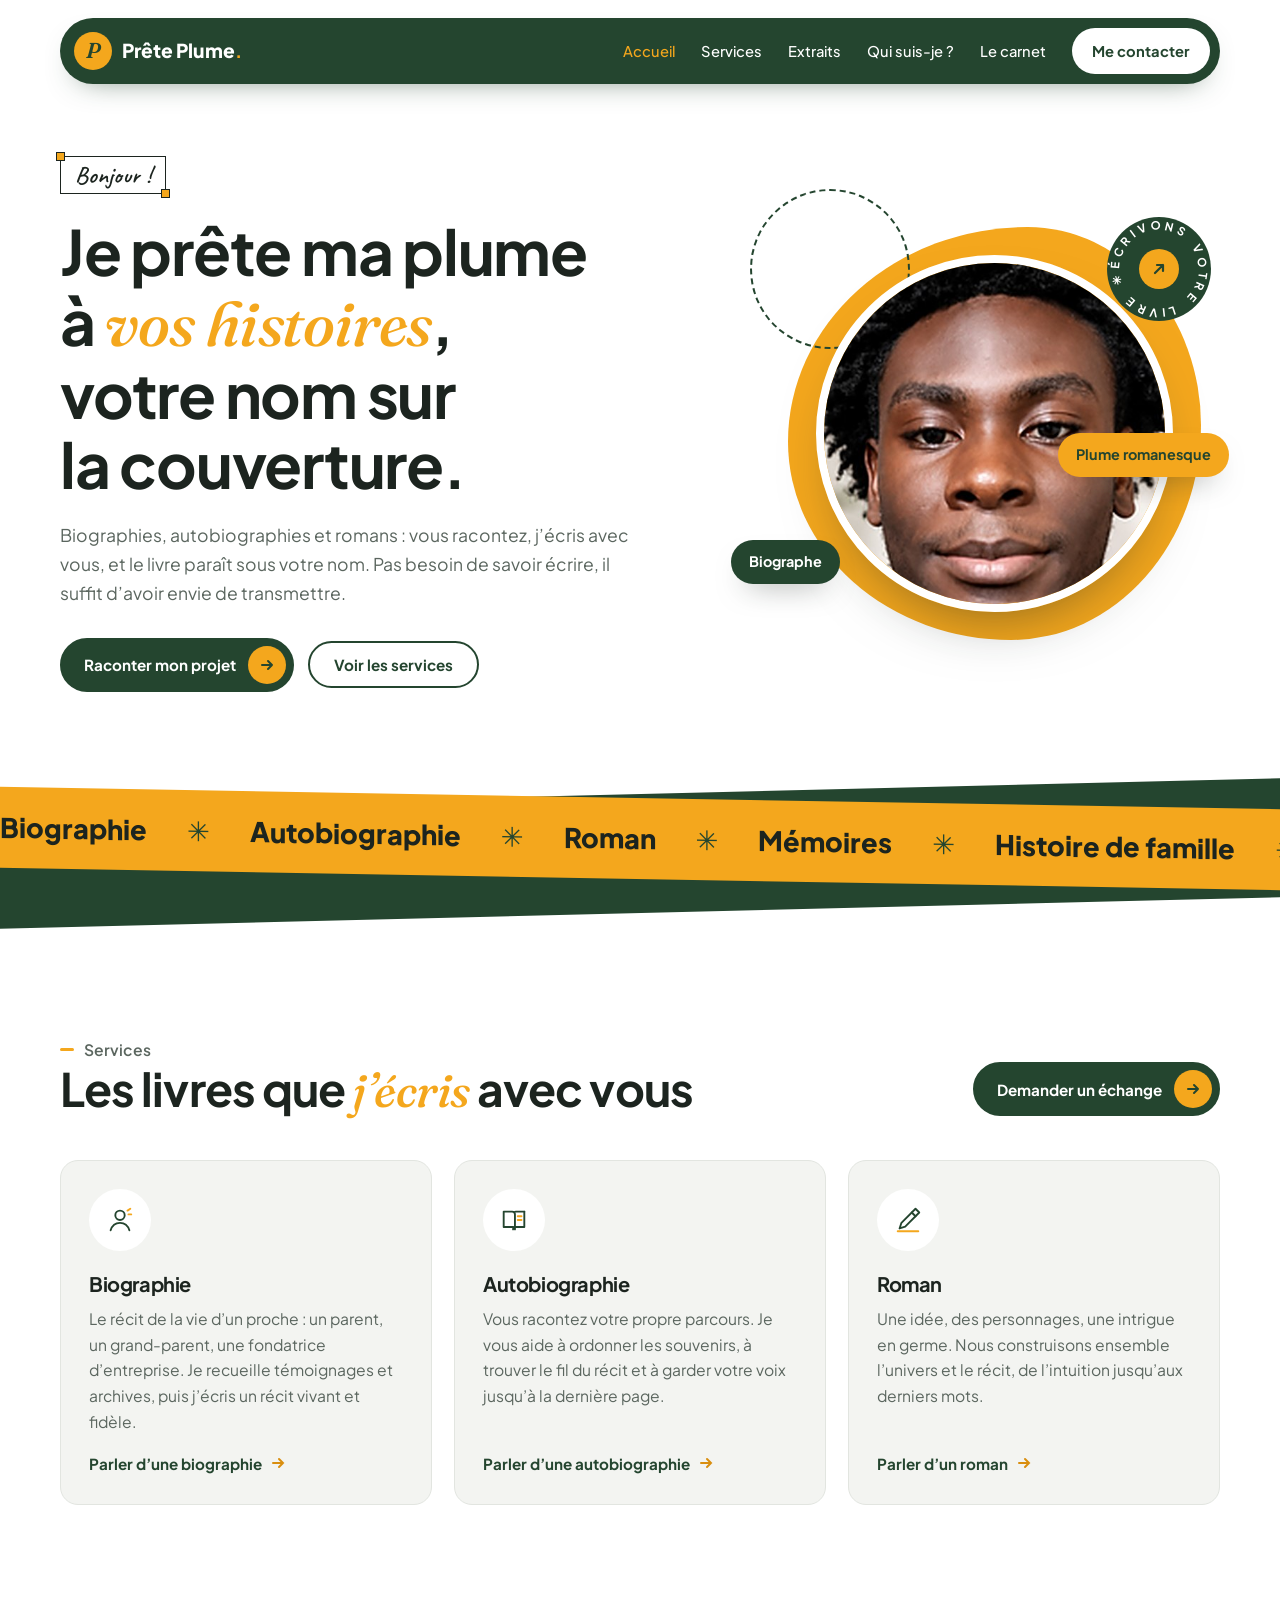
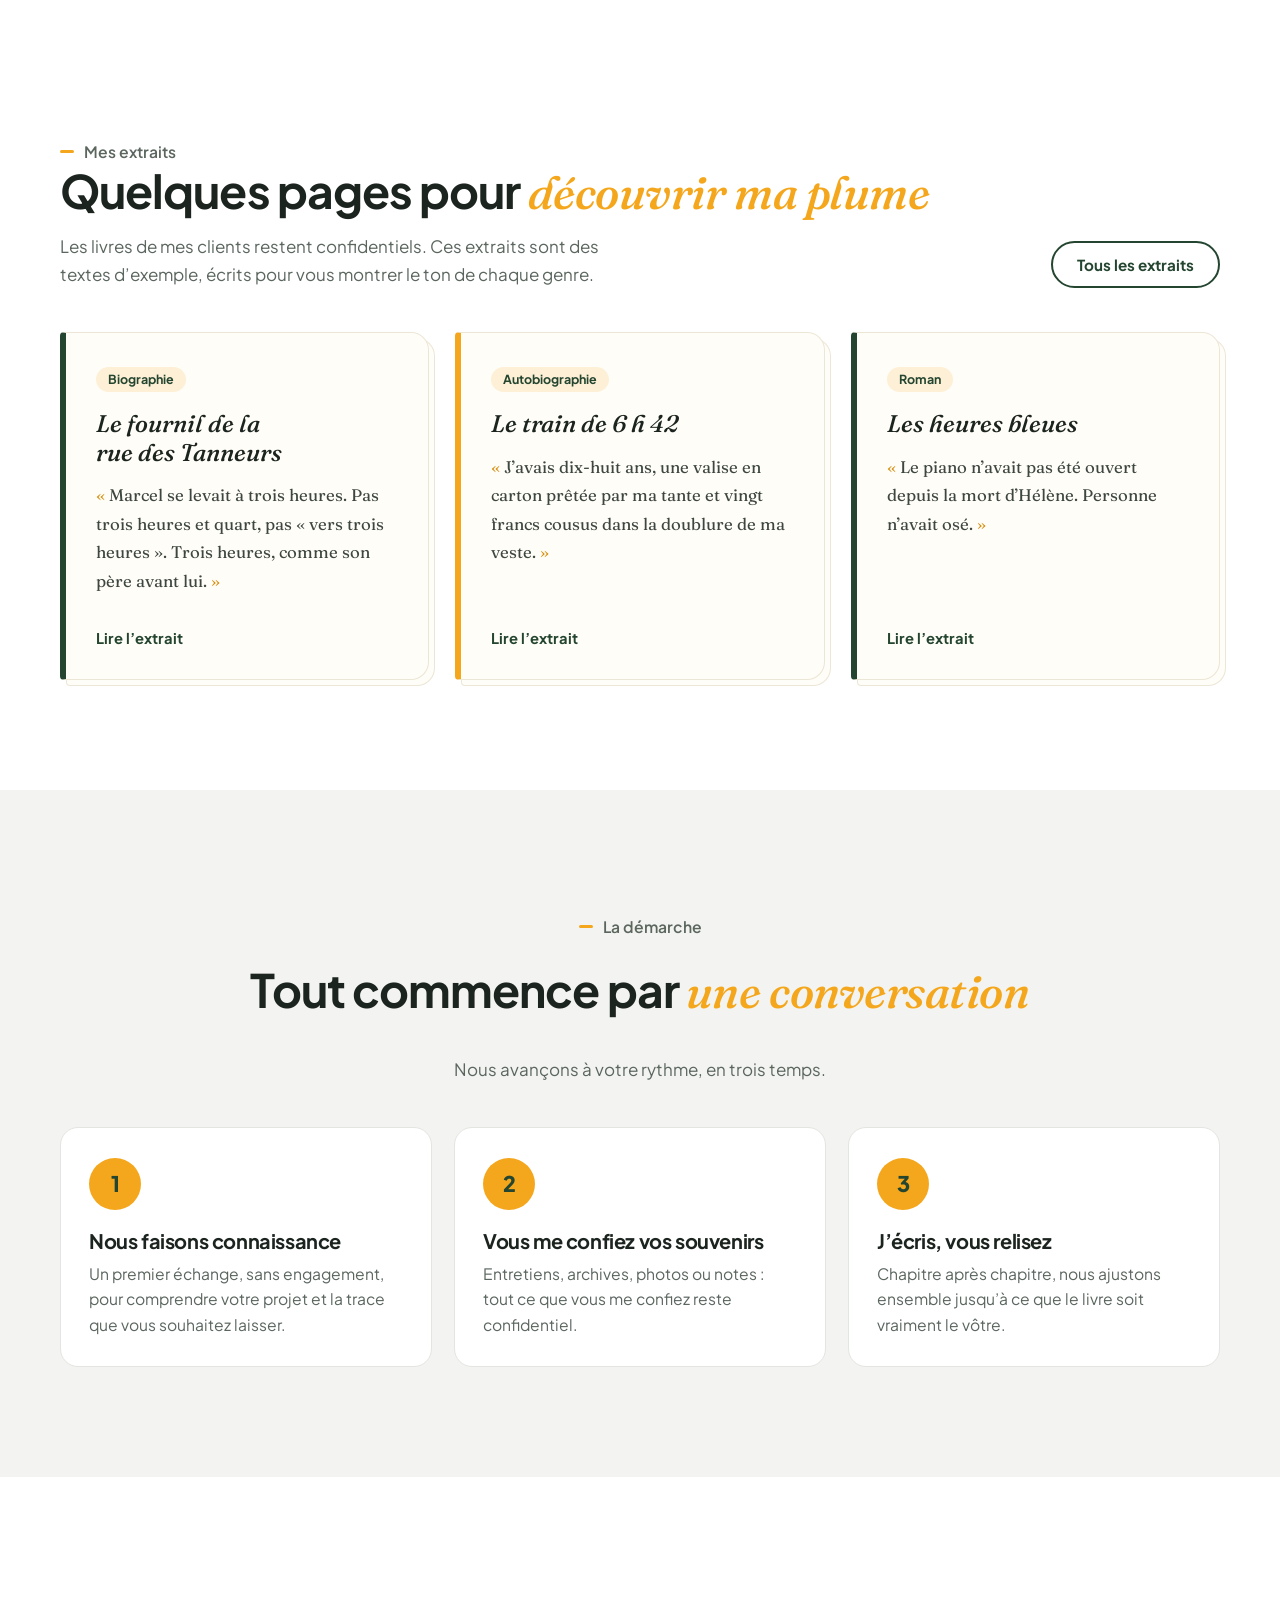
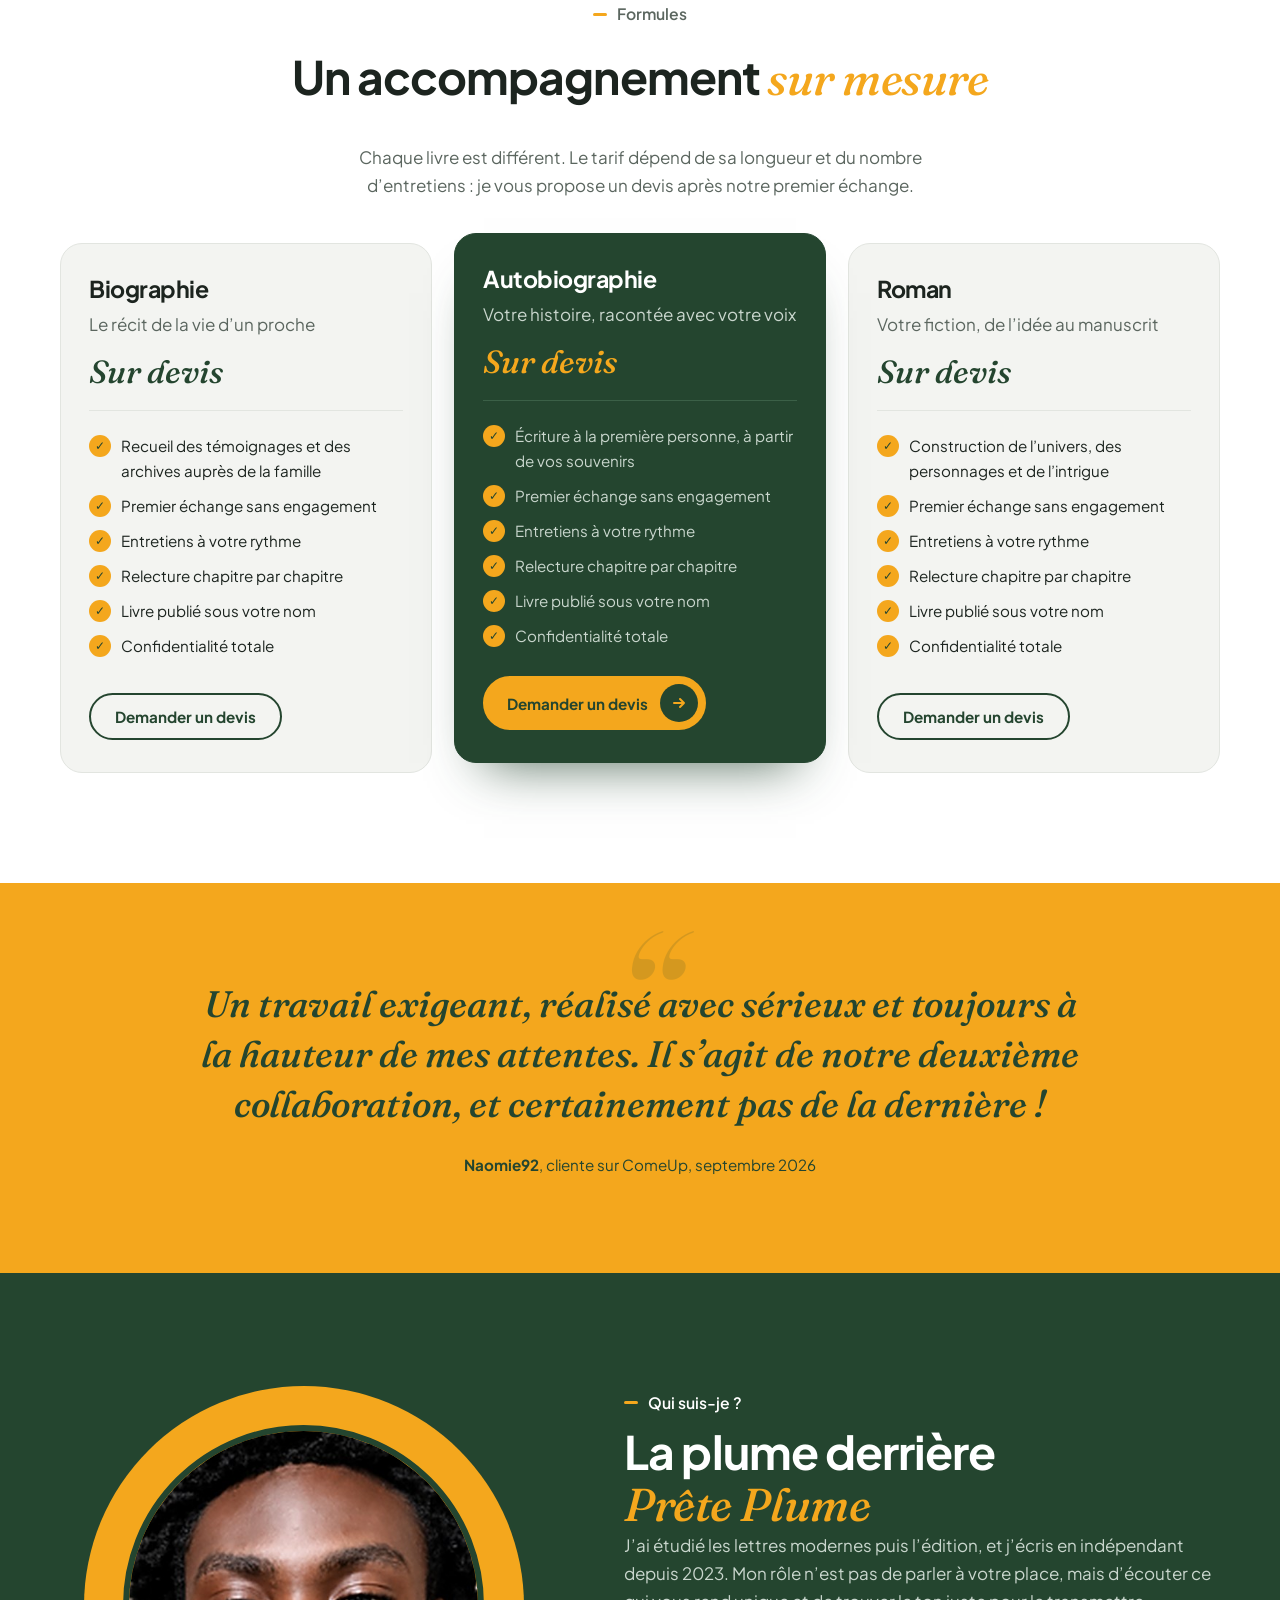
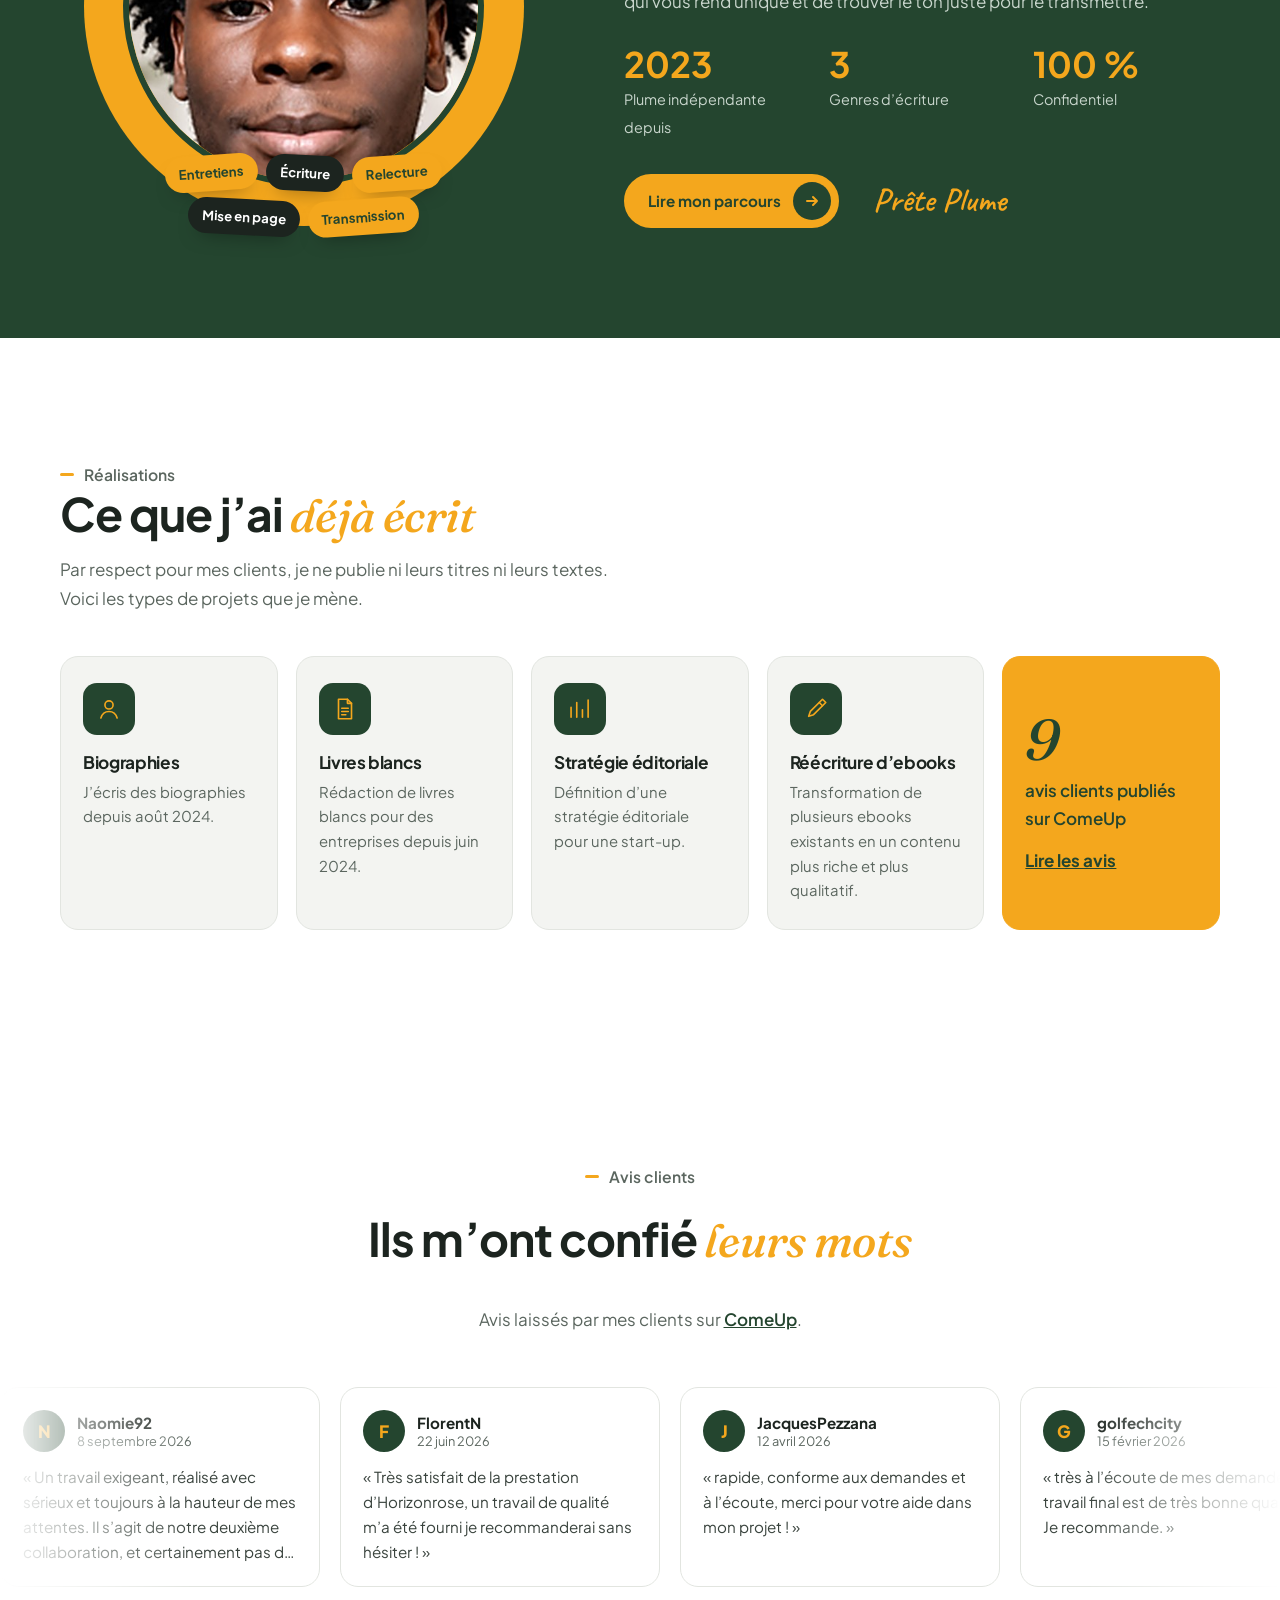
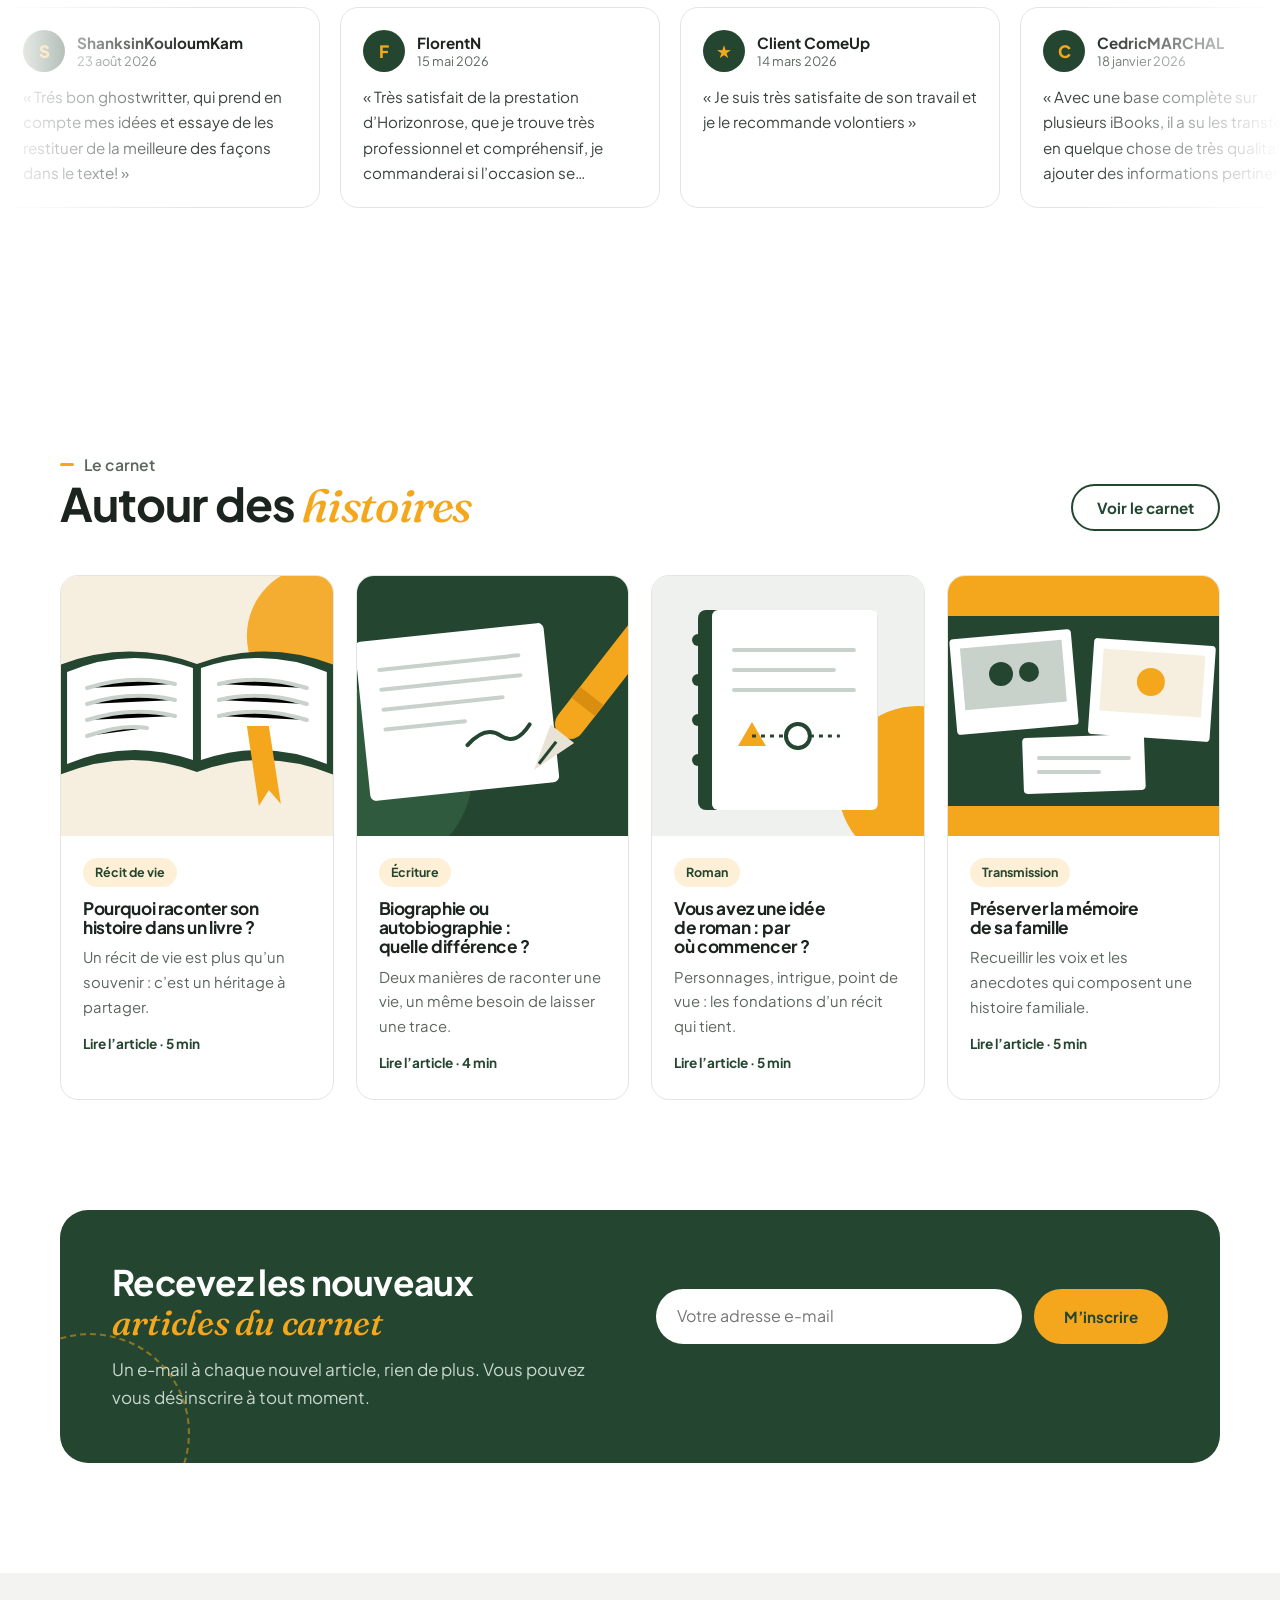
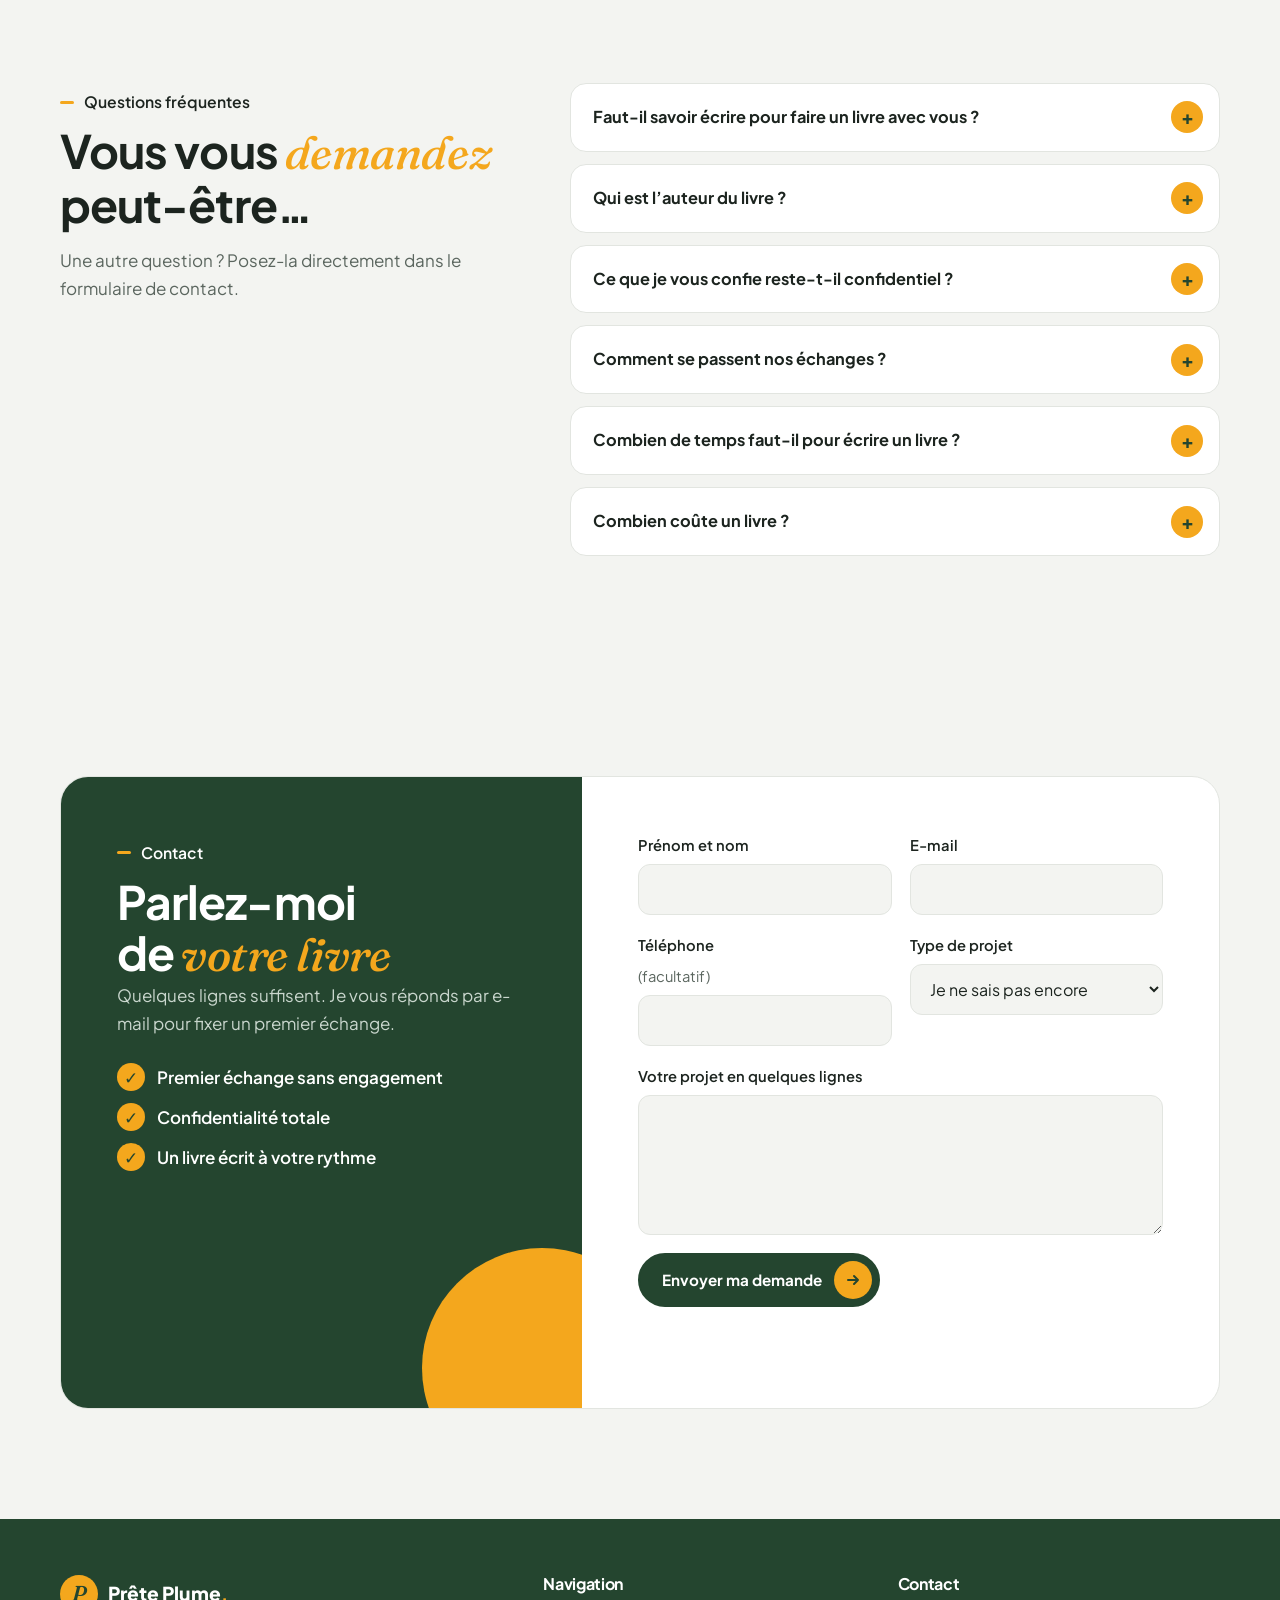
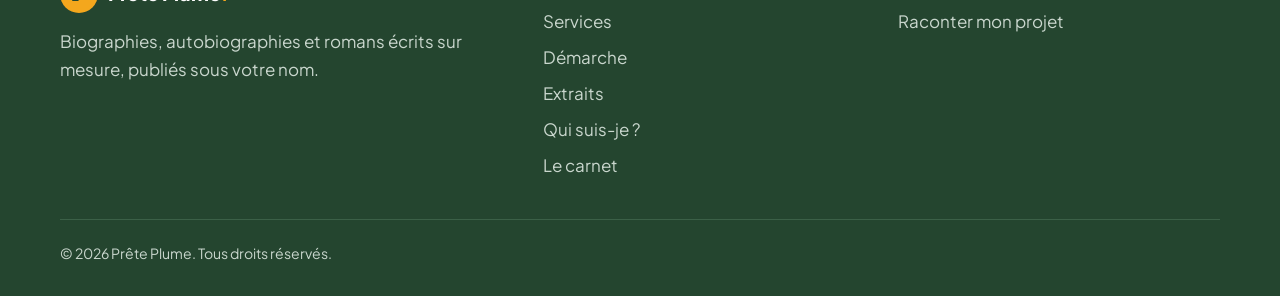
==== commit 06e4e8d8: "Formules, citation, réalisations et lettre d'information - Formules par genre (tarif sur devis) avec" ====
--- a/index.html
+++ b/index.html
@@ -153,6 +153,49 @@
       </div>
     </section>
 
+    <section class="section formules" id="formules" aria-labelledby="titre-formules">
+      <div class="conteneur">
+        <div class="section-entete centre">
+          <p class="surtitre">Formules</p>
+          <h2 id="titre-formules">Un accompagnement <span class="accent">sur mesure</span></h2>
+          <p>Chaque livre est différent. Le tarif dépend de sa longueur et du nombre d’entretiens : je vous propose un devis après notre premier échange.</p>
+        </div>
+        <div class="formules-grille">
+          <article class="formule">
+            <h3>Biographie</h3>
+            <p class="formule-sous">Le récit de la vie d’un proche</p>
+            <p class="formule-prix">Sur devis</p>
+            <ul class="formule-liste"><li>Recueil des témoignages et des archives auprès de la famille</li><li>Premier échange sans engagement</li><li>Entretiens à votre rythme</li><li>Relecture chapitre par chapitre</li><li>Livre publié sous votre nom</li><li>Confidentialité totale</li></ul>
+            <a class="bouton bouton-contour" href="#contact" data-genre="Biographie">Demander un devis</a>
+          </article>
+          <article class="formule formule-vedette">
+            <h3>Autobiographie</h3>
+            <p class="formule-sous">Votre histoire, racontée avec votre voix</p>
+            <p class="formule-prix">Sur devis</p>
+            <ul class="formule-liste"><li>Écriture à la première personne, à partir de vos souvenirs</li><li>Premier échange sans engagement</li><li>Entretiens à votre rythme</li><li>Relecture chapitre par chapitre</li><li>Livre publié sous votre nom</li><li>Confidentialité totale</li></ul>
+            <a class="bouton bouton-jaune" href="#contact" data-genre="Autobiographie">Demander un devis <span class="rond" aria-hidden="true"><svg viewBox="0 0 16 16" fill="none" stroke="currentColor" stroke-width="2" stroke-linecap="round" stroke-linejoin="round"><path d="M3 8h10M9 4l4 4-4 4"/></svg></span></a>
+          </article>
+          <article class="formule">
+            <h3>Roman</h3>
+            <p class="formule-sous">Votre fiction, de l’idée au manuscrit</p>
+            <p class="formule-prix">Sur devis</p>
+            <ul class="formule-liste"><li>Construction de l’univers, des personnages et de l’intrigue</li><li>Premier échange sans engagement</li><li>Entretiens à votre rythme</li><li>Relecture chapitre par chapitre</li><li>Livre publié sous votre nom</li><li>Confidentialité totale</li></ul>
+            <a class="bouton bouton-contour" href="#contact" data-genre="Roman">Demander un devis</a>
+          </article>
+        </div>
+      </div>
+    </section>
+
+    <section class="citation" aria-label="Avis client">
+      <div class="conteneur">
+        <span class="citation-guillemet" aria-hidden="true">“</span>
+        <blockquote>
+          <p>Un travail exigeant, réalisé avec sérieux et toujours à la hauteur de mes attentes. Il s’agit de notre deuxième collaboration, et certainement pas de la dernière !</p>
+          <footer><strong>Naomie92</strong>, cliente sur ComeUp, septembre 2026</footer>
+        </blockquote>
+      </div>
+    </section>
+
     <section class="section apropos" aria-labelledby="titre-apropos">
       <div class="conteneur">
         <div class="apropos-visuel">
@@ -177,6 +220,45 @@
       </div>
     </section>
 
+    <section class="section realisations" id="realisations" aria-labelledby="titre-realisations">
+      <div class="conteneur">
+        <div class="section-entete">
+          <div>
+            <p class="surtitre">Réalisations</p>
+            <h2 id="titre-realisations">Ce que j’ai <span class="accent">déjà écrit</span></h2>
+            <p>Par respect pour mes clients, je ne publie ni leurs titres ni leurs textes. Voici les types de projets que je mène.</p>
+          </div>
+        </div>
+        <div class="realisations-grille">
+          <article class="realisation">
+            <span class="realisation-icone" aria-hidden="true"><svg viewBox="0 0 32 32" fill="none" stroke="currentColor" stroke-width="2" stroke-linecap="round" stroke-linejoin="round"><circle cx="16" cy="11" r="5"/><path d="M6 27c1.5-5 5.5-8 10-8s8.5 3 10 8"/></svg></span>
+            <h3>Biographies</h3>
+            <p>J’écris des biographies depuis août 2024.</p>
+          </article>
+          <article class="realisation">
+            <span class="realisation-icone" aria-hidden="true"><svg viewBox="0 0 32 32" fill="none" stroke="currentColor" stroke-width="2" stroke-linecap="round" stroke-linejoin="round"><path d="M8 4h11l5 5v19H8z"/><path d="M19 4v5h5M12 15h8M12 19h8M12 23h5"/></svg></span>
+            <h3>Livres blancs</h3>
+            <p>Rédaction de livres blancs pour des entreprises depuis juin 2024.</p>
+          </article>
+          <article class="realisation">
+            <span class="realisation-icone" aria-hidden="true"><svg viewBox="0 0 32 32" fill="none" stroke="currentColor" stroke-width="2" stroke-linecap="round" stroke-linejoin="round"><path d="M5 26V14M12 26V8M19 26v-9M26 26V5"/></svg></span>
+            <h3>Stratégie éditoriale</h3>
+            <p>Définition d’une stratégie éditoriale pour une start-up.</p>
+          </article>
+          <article class="realisation">
+            <span class="realisation-icone" aria-hidden="true"><svg viewBox="0 0 32 32" fill="none" stroke="currentColor" stroke-width="2" stroke-linecap="round" stroke-linejoin="round"><path d="M24 4l4 4-15 15-6 2 2-6z"/><path d="M20 8l4 4"/></svg></span>
+            <h3>Réécriture d’ebooks</h3>
+            <p>Transformation de plusieurs ebooks existants en un contenu plus riche et plus qualitatif.</p>
+          </article>
+          <div class="realisation realisation-chiffre">
+            <strong>9</strong>
+            <span>avis clients publiés sur ComeUp</span>
+            <a href="#avis">Lire les avis</a>
+          </div>
+        </div>
+      </div>
+    </section>
+
     <section class="section avis" id="avis" aria-labelledby="titre-avis">
       <div class="conteneur">
         <div class="section-entete centre">
@@ -247,6 +329,23 @@
           <a class="article" href="article-idee-de-roman.html"><img src="images/carnet.svg" alt="" width="400" height="260" loading="lazy"><div><span class="categorie">Roman</span><h3 class="h3">Vous avez une idée de roman : par où commencer ?</h3><p>Personnages, intrigue, point de vue : les fondations d’un récit qui tient.</p><span class="lire">Lire l’article · 5 min</span></div></a>
           <a class="article" href="article-memoire-familiale.html"><img src="images/famille.svg" alt="" width="400" height="260" loading="lazy"><div><span class="categorie">Transmission</span><h3 class="h3">Préserver la mémoire de sa famille</h3><p>Recueillir les voix et les anecdotes qui composent une histoire familiale.</p><span class="lire">Lire l’article · 5 min</span></div></a>
         </div>
+      </div>
+    </section>
+
+    <section class="lettre" aria-labelledby="titre-lettre">
+      <div class="conteneur lettre-boite">
+        <div>
+          <h2 id="titre-lettre">Recevez les nouveaux <span class="accent">articles du carnet</span></h2>
+          <p>Un e-mail à chaque nouvel article, rien de plus. Vous pouvez vous désinscrire à tout moment.</p>
+        </div>
+        <form class="lettre-formulaire formulaire-netlify" name="lettre" method="POST" action="/merci.html" data-netlify="true" netlify-honeypot="adresse-web" data-succes="Inscription confirmée. À bientôt dans votre boîte mail.">
+          <input type="hidden" name="form-name" value="lettre">
+          <p class="visuellement-cache"><label>Ne pas remplir : <input name="adresse-web" tabindex="-1" autocomplete="off"></label></p>
+          <label class="visuellement-cache" for="email-lettre">Votre adresse e-mail</label>
+          <input type="email" id="email-lettre" name="email" autocomplete="email" placeholder="Votre adresse e-mail" required>
+          <button class="bouton bouton-jaune" type="submit">M’inscrire</button>
+          <p class="statut" role="status"></p>
+        </form>
       </div>
     </section>
 
@@ -299,7 +398,7 @@
               <li>Un livre écrit à votre rythme</li>
             </ul>
           </div>
-          <form class="formulaire" id="formulaire-contact" name="contact" action="/merci.html" method="POST" data-netlify="true" netlify-honeypot="adresse-web">
+          <form class="formulaire formulaire-netlify" id="formulaire-contact" data-redirection="merci.html" name="contact" action="/merci.html" method="POST" data-netlify="true" netlify-honeypot="adresse-web">
             <input type="hidden" name="form-name" value="contact">
             <p class="visuellement-cache"><label>Ne pas remplir : <input name="adresse-web" tabindex="-1" autocomplete="off"></label></p>
             <label class="champ">Prénom et nom<input type="text" name="nom" autocomplete="name" required></label>
@@ -315,7 +414,7 @@
             </label>
             <label class="champ large">Votre projet en quelques lignes<textarea name="message" required></textarea></label>
             <button class="bouton large" type="submit">Envoyer ma demande <span class="rond" aria-hidden="true"><svg viewBox="0 0 16 16" fill="none" stroke="currentColor" stroke-width="2" stroke-linecap="round" stroke-linejoin="round"><path d="M3 8h10M9 4l4 4-4 4"/></svg></span></button>
-            <p class="statut large" id="statut" role="status"></p>
+            <p class="statut large" role="status"></p>
           </form>
         </div>
       </div>
--- a/styles.css
+++ b/styles.css
@@ -436,3 +436,71 @@
   .page-livre { transition: none; }
   .page-livre:hover { transform: none; }
 }
+
+/* Formules */
+
+.formules { background: var(--blanc); }
+.formules-grille { display: grid; grid-template-columns: repeat(3, 1fr); gap: 22px; align-items: stretch; }
+.formule { display: flex; flex-direction: column; padding: 32px 28px; border-radius: 22px; background: var(--gris); border: 1px solid var(--filet); }
+.formule h3 { font-size: 1.45rem; }
+.formule-sous { color: var(--texte); margin: 8px 0 18px; }
+.formule-prix { font: italic 500 2rem/1 var(--serif); color: var(--vert); margin: 0 0 22px; padding-bottom: 22px; border-bottom: 1px solid var(--filet); }
+.formule-liste { list-style: none; padding: 0; margin: 0 0 28px; display: grid; gap: 10px; font-size: .95rem; }
+.formule-liste li { display: flex; gap: 10px; align-items: flex-start; }
+.formule-liste li::before { content: "✓"; flex: none; display: grid; place-items: center; width: 22px; height: 22px; border-radius: 50%; background: var(--jaune); color: var(--vert); font-weight: 800; font-size: .75rem; margin-top: 2px; }
+.formule .bouton { margin-top: auto; align-self: flex-start; }
+.formule-vedette { background: var(--vert); color: var(--blanc); border-color: var(--vert); transform: translateY(-10px); box-shadow: 0 30px 50px -30px rgba(36, 69, 47, .8); }
+.formule-vedette .formule-sous, .formule-vedette .formule-liste { color: #c9d6cd; }
+.formule-vedette .formule-prix { color: var(--jaune); border-color: #3b6047; }
+
+/* Citation mise en avant */
+
+.citation { background: var(--jaune); padding: clamp(56px, 8vw, 96px) 0; position: relative; overflow: hidden; }
+.citation .conteneur { position: relative; max-width: 900px; text-align: center; }
+.citation-guillemet { position: absolute; left: 50%; top: -.35em; transform: translateX(-50%); font: italic 500 12rem/1 var(--serif); color: var(--vert); opacity: .15; pointer-events: none; }
+.citation blockquote { margin: 0; position: relative; }
+.citation blockquote p { font: italic 500 clamp(1.5rem, 3.2vw, 2.3rem)/1.35 var(--serif); color: var(--vert); margin: 0 0 24px; }
+.citation footer { font-size: .95rem; color: var(--vert); }
+
+/* Réalisations */
+
+.realisations { background: var(--blanc); }
+.realisations-grille { display: grid; grid-template-columns: repeat(5, 1fr); gap: 18px; }
+.realisation { padding: 26px 22px; border-radius: 18px; background: var(--gris); border: 1px solid var(--filet); }
+.realisation-icone { display: grid; place-items: center; width: 52px; height: 52px; border-radius: 14px; background: var(--vert); color: var(--jaune); margin-bottom: 18px; }
+.realisation-icone svg { width: 26px; height: 26px; }
+.realisation h3 { font-size: 1.08rem; margin-bottom: 8px; }
+.realisation p { color: var(--texte); font-size: .93rem; margin: 0; }
+.realisation-chiffre { background: var(--jaune); border-color: var(--jaune); display: flex; flex-direction: column; justify-content: center; }
+.realisation-chiffre strong { font: italic 500 3.6rem/1 var(--serif); color: var(--vert); }
+.realisation-chiffre span { color: var(--vert); font-weight: 600; margin: 8px 0 14px; }
+.realisation-chiffre a { color: var(--vert); font-weight: 700; }
+
+/* Lettre d'information */
+
+.lettre { padding: 0 0 clamp(64px, 9vw, 110px); }
+.lettre-boite { display: grid; grid-template-columns: 1fr 1fr; gap: 32px; align-items: center; padding: clamp(32px, 5vw, 52px); border-radius: 28px; background: var(--vert); color: var(--blanc); position: relative; overflow: hidden; }
+.lettre-boite::before { content: ""; position: absolute; left: -70px; bottom: -70px; width: 200px; height: 200px; border-radius: 50%; border: 2px dashed rgba(244, 167, 29, .5); }
+.lettre-boite h2 { font-size: clamp(1.6rem, 3vw, 2.2rem); }
+.lettre-boite p { color: #c9d6cd; margin: 12px 0 0; }
+.lettre-formulaire { display: flex; flex-wrap: wrap; gap: 12px; position: relative; }
+.lettre-formulaire input[type="email"] { flex: 1 1 220px; border-radius: 999px; border-color: transparent; background: var(--blanc); padding: 15px 20px; }
+.lettre-formulaire .statut { flex-basis: 100%; margin: 0; }
+.lettre-formulaire .statut.envoye { color: var(--jaune); }
+.lettre-formulaire .statut.erreur { color: #ffb4a8; }
+
+@media (max-width: 1000px) {
+  .realisations-grille { grid-template-columns: repeat(2, 1fr); }
+}
+
+@media (max-width: 860px) {
+  .formules-grille, .lettre-boite { grid-template-columns: 1fr; }
+  .formule-vedette { transform: none; }
+}
+
+@media (max-width: 560px) {
+  .realisations-grille { grid-template-columns: 1fr; }
+  .citation-guillemet { font-size: 8rem; }
+}
+.lettre-formulaire .bouton { padding: 15px 28px; justify-content: center; }
+@media (max-width: 560px) { .lettre-formulaire .bouton { flex: 1 1 100%; } }
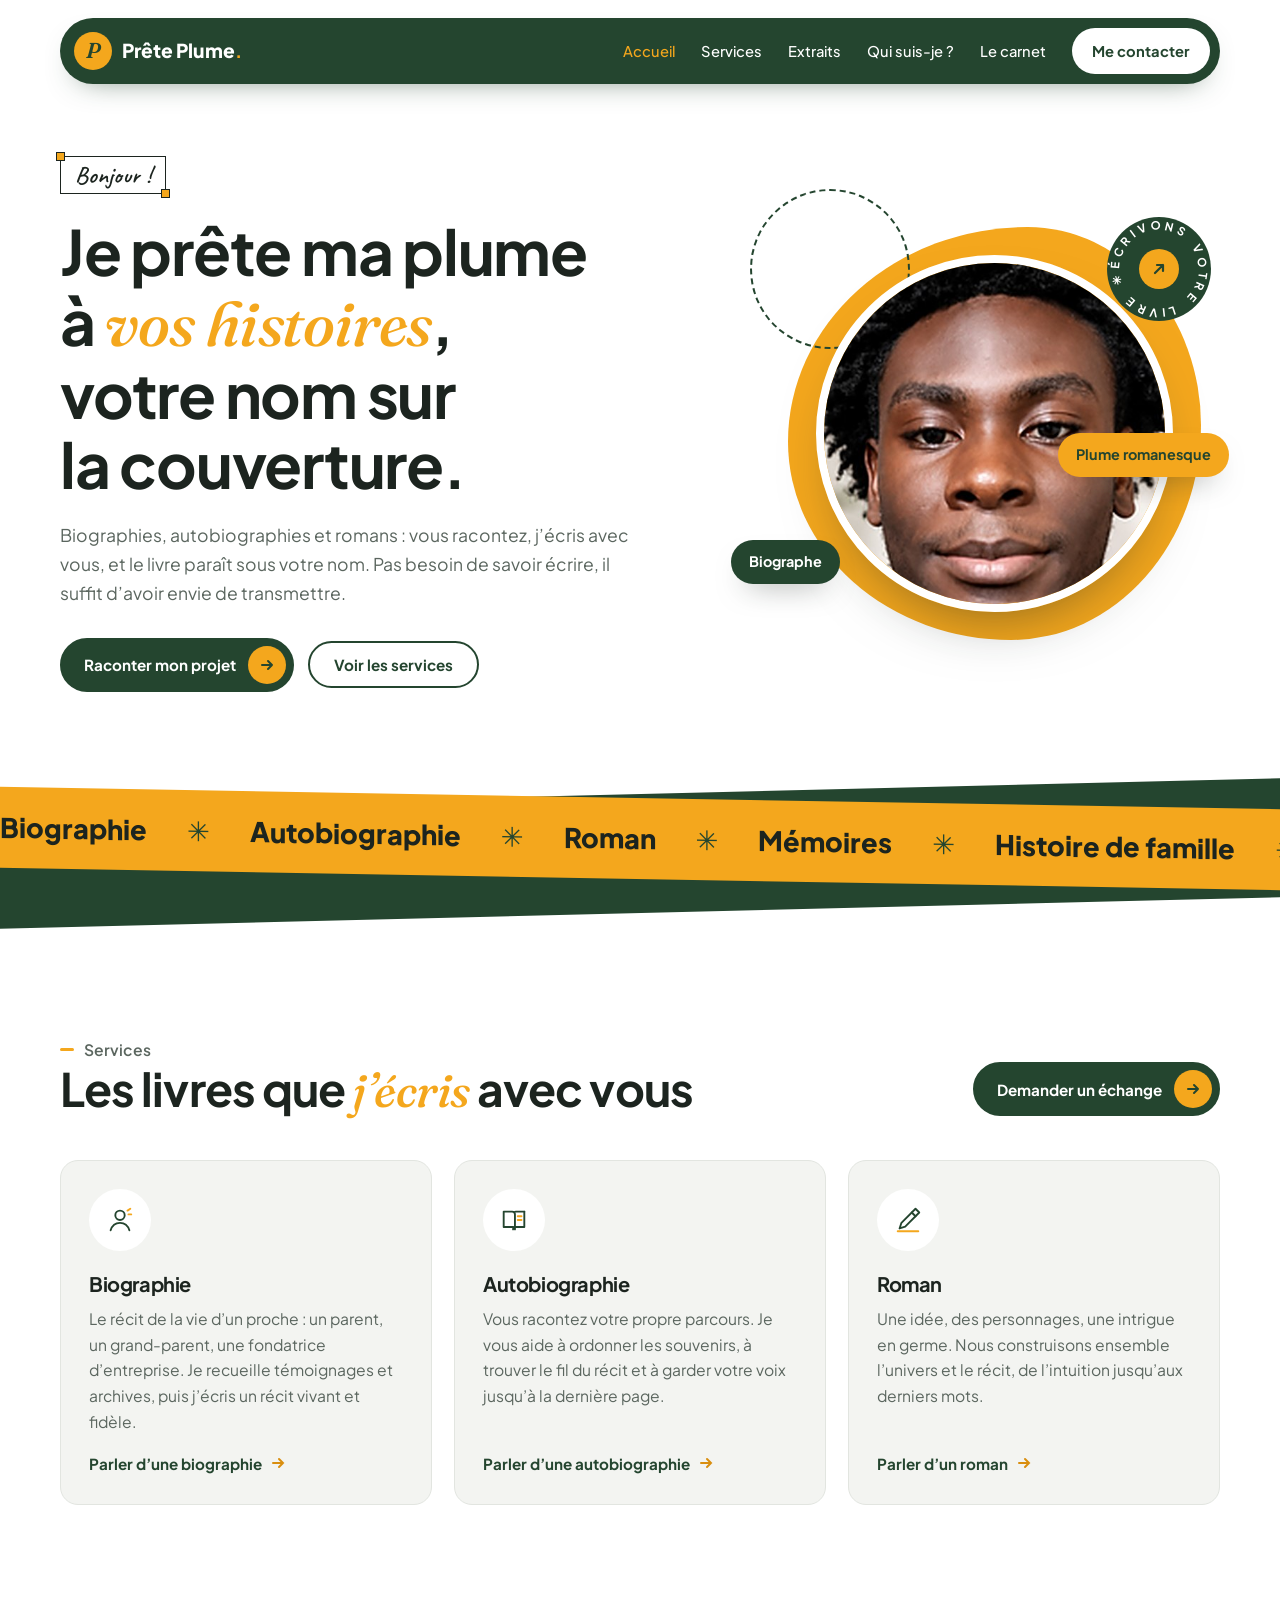
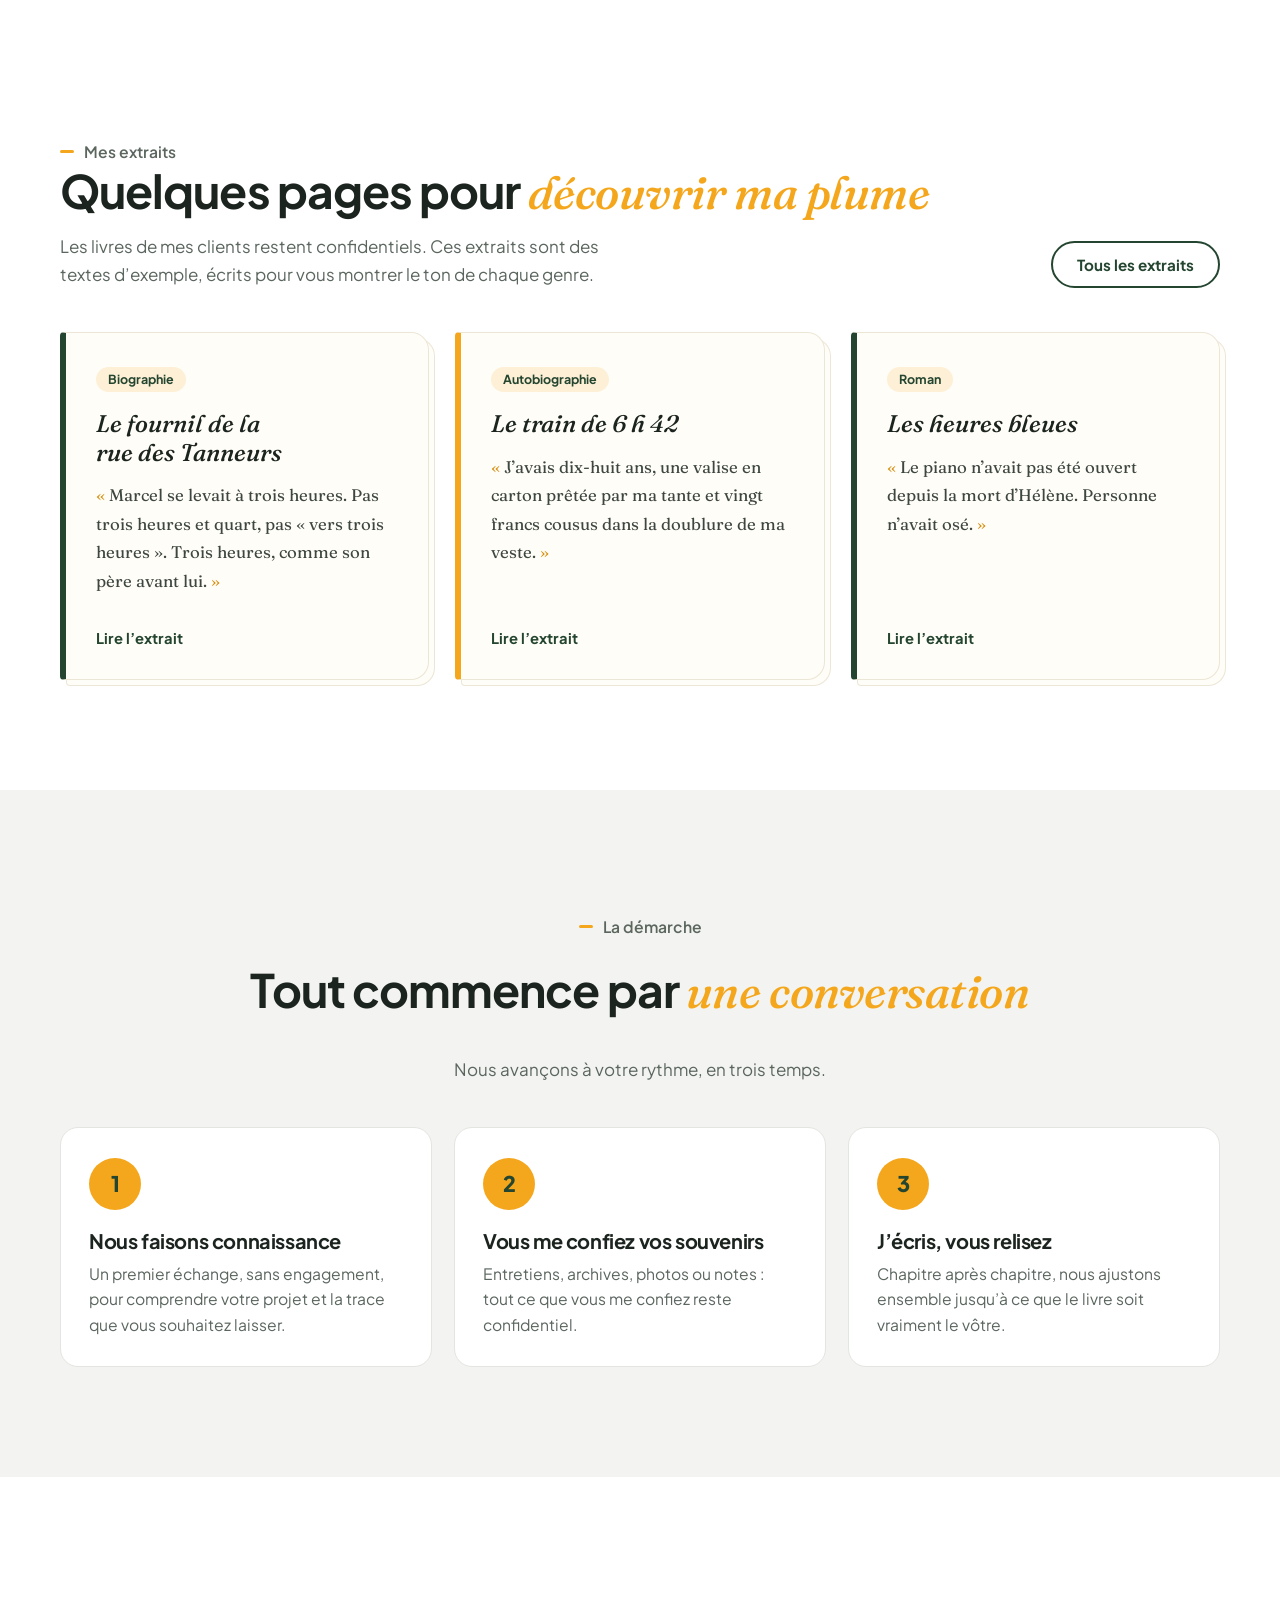
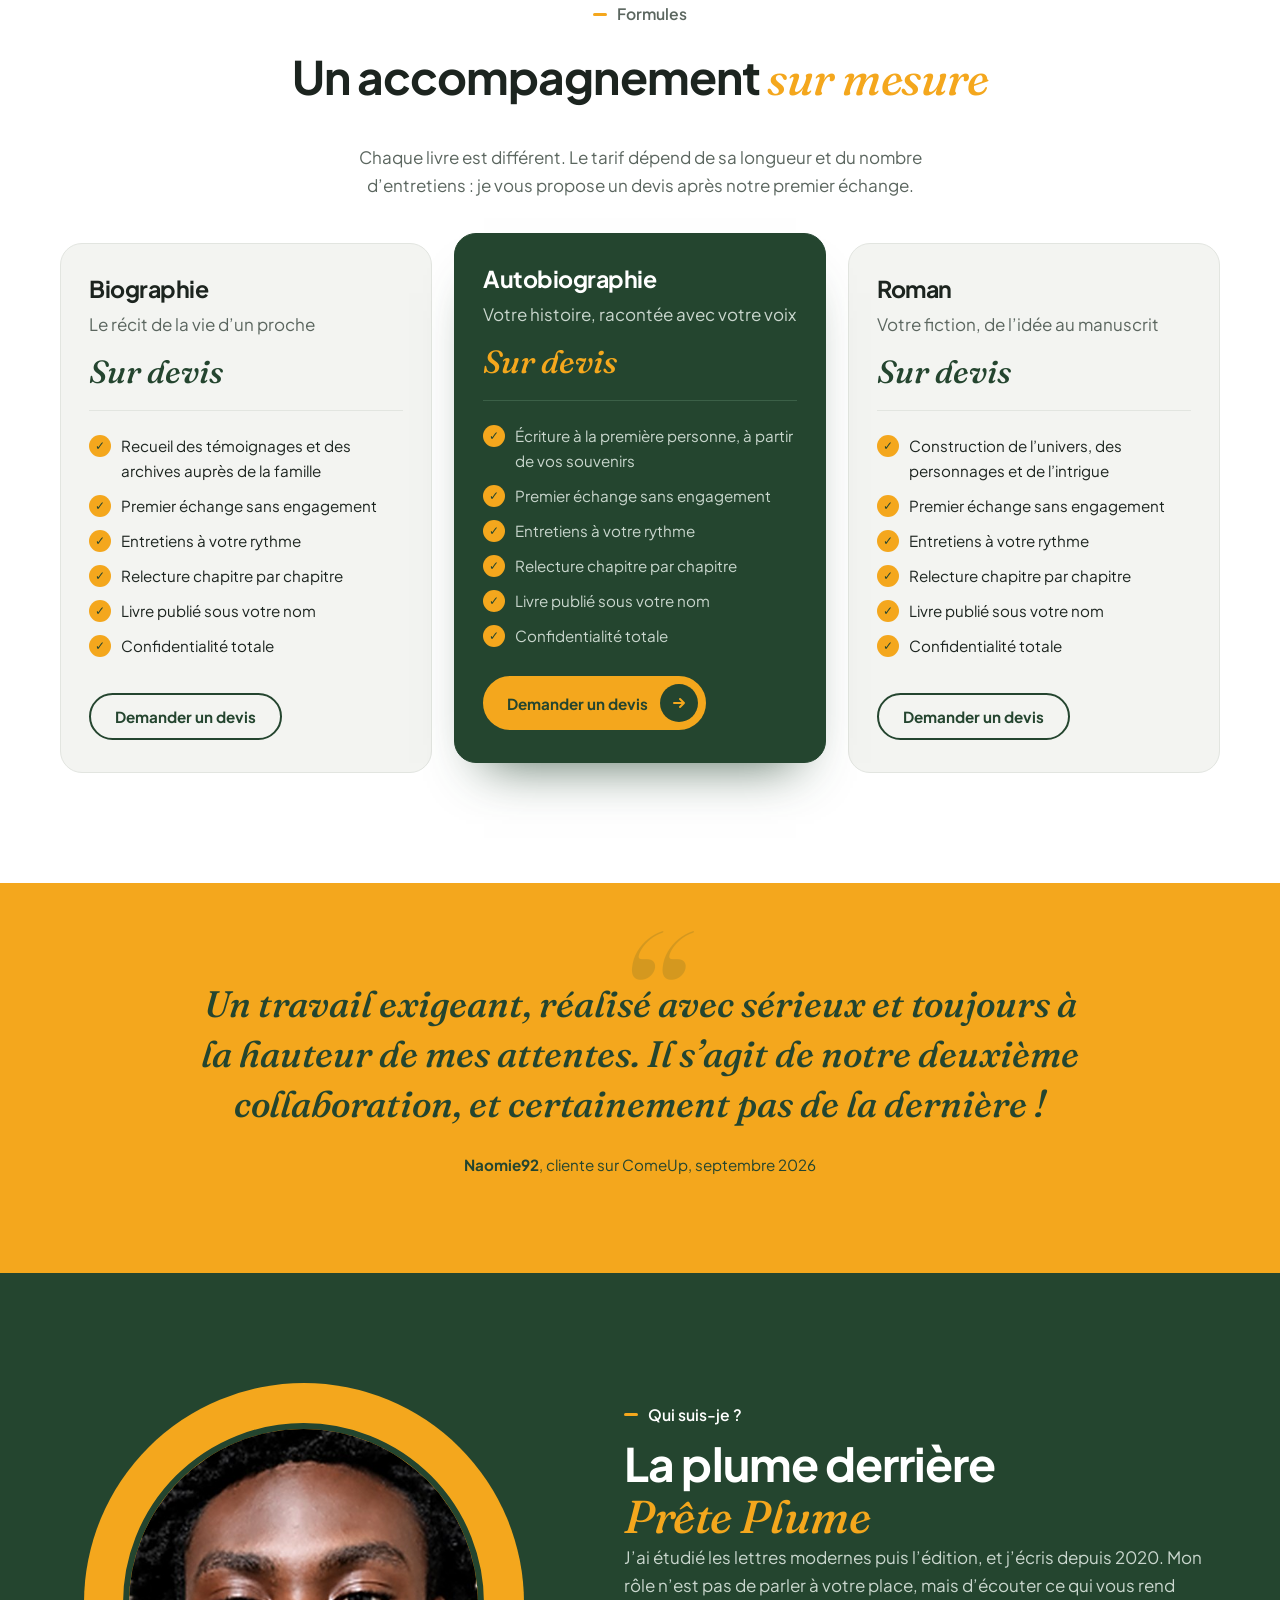
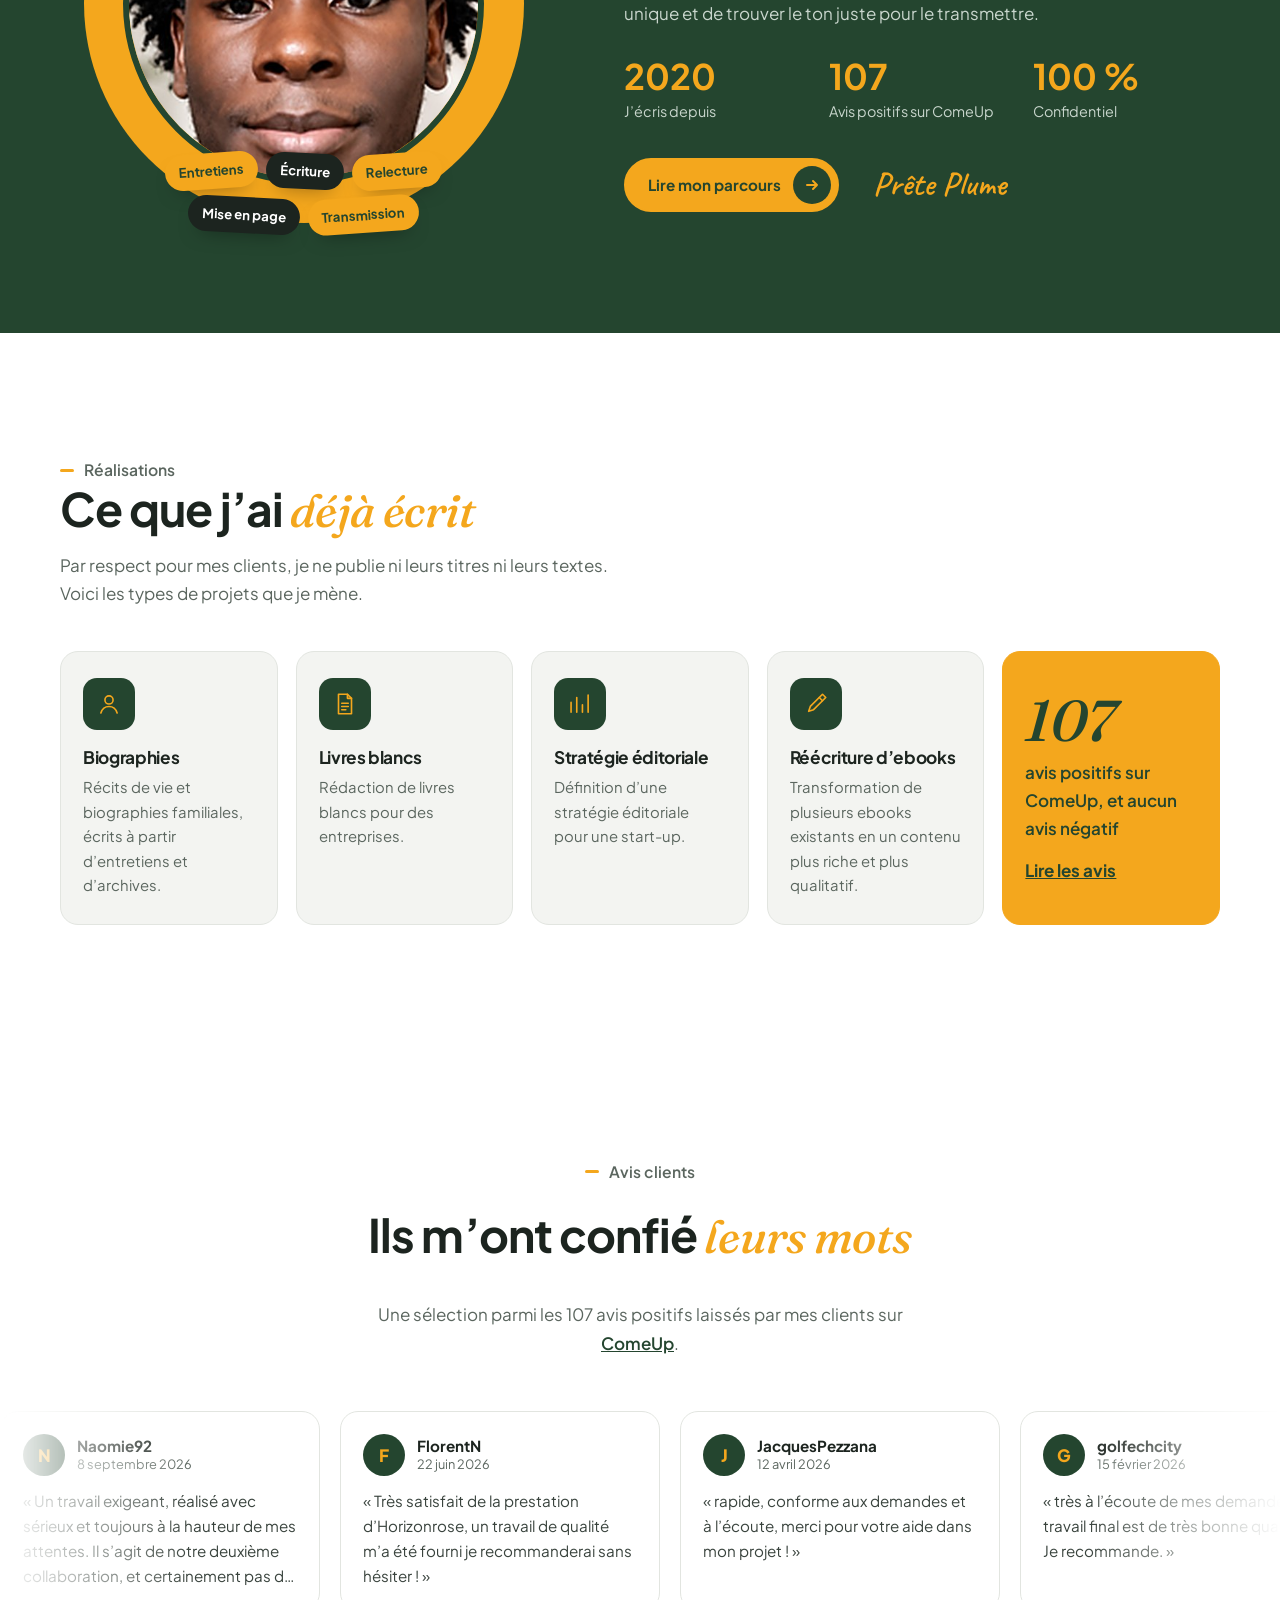
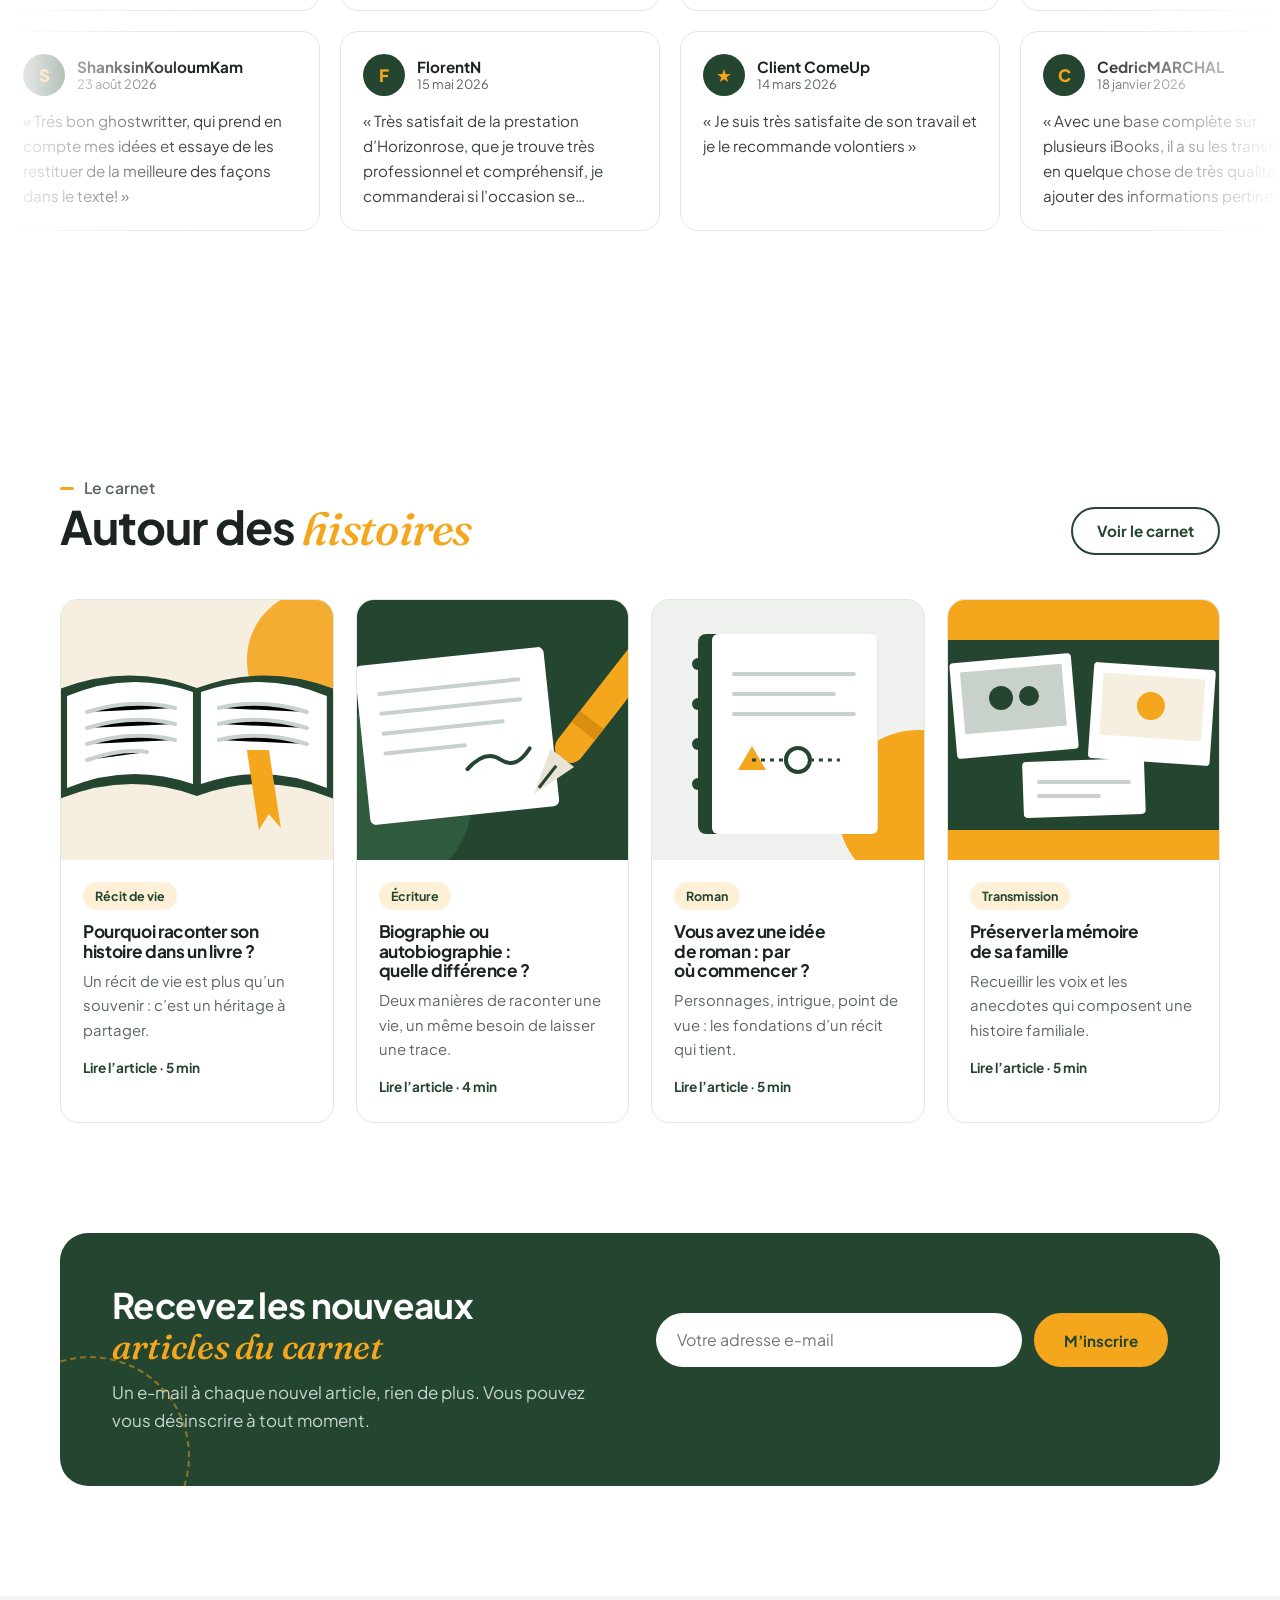
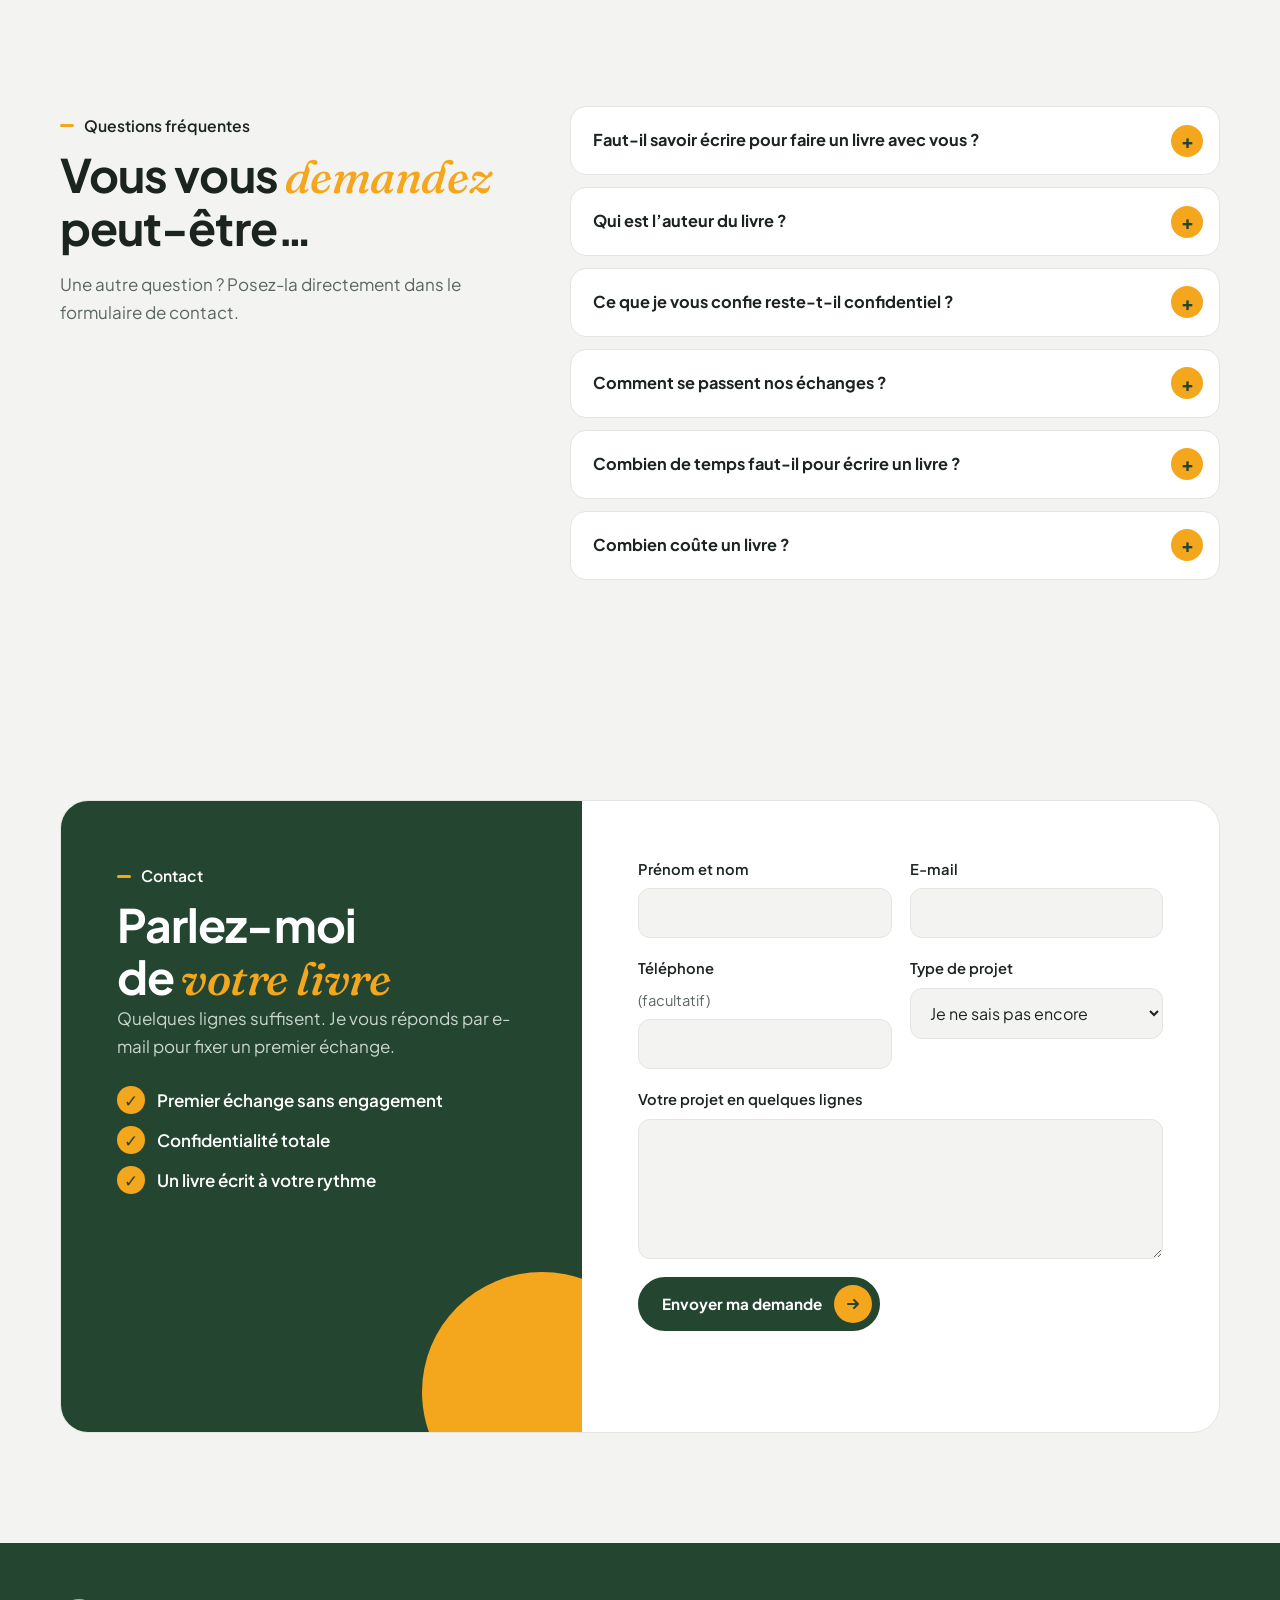
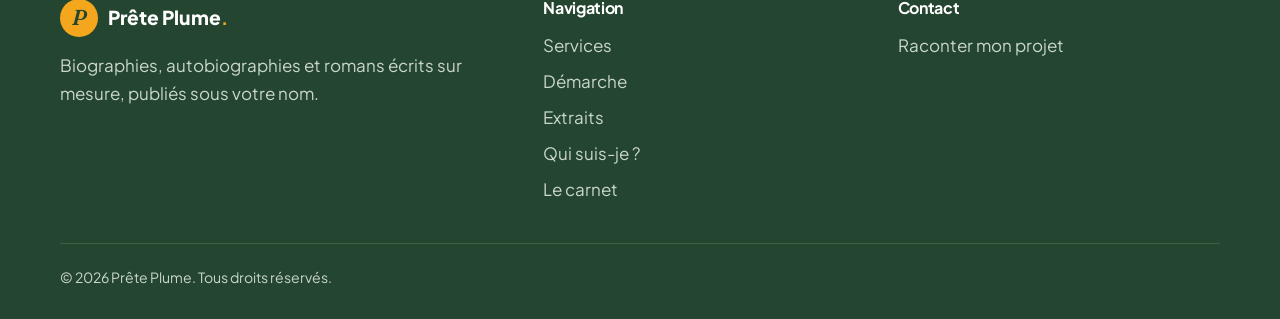
==== commit e951b82f: "Corriger l'ancienneté (2020) et le nombre d'avis (107 positifs) Co-Authored-By: Claude Opus 5.5 <nor" ====
--- a/index.html
+++ b/index.html
@@ -206,10 +206,10 @@
         <div>
           <p class="surtitre">Qui suis-je ?</p>
           <h2 id="titre-apropos">La plume derrière <span class="accent">Prête Plume</span></h2>
-          <p>J’ai étudié les lettres modernes puis l’édition, et j’écris en indépendant depuis 2023. Mon rôle n’est pas de parler à votre place, mais d’écouter ce qui vous rend unique et de trouver le ton juste pour le transmettre.</p>
+          <p>J’ai étudié les lettres modernes puis l’édition, et j’écris depuis 2020. Mon rôle n’est pas de parler à votre place, mais d’écouter ce qui vous rend unique et de trouver le ton juste pour le transmettre.</p>
           <ul class="chiffres">
-            <li><strong>2023</strong><span>Plume indépendante depuis</span></li>
-            <li><strong>3</strong><span>Genres d’écriture</span></li>
+            <li><strong>2020</strong><span>J’écris depuis</span></li>
+            <li><strong>107</strong><span>Avis positifs sur ComeUp</span></li>
             <li><strong>100 %</strong><span>Confidentiel</span></li>
           </ul>
           <div class="actions">
@@ -233,12 +233,12 @@
           <article class="realisation">
             <span class="realisation-icone" aria-hidden="true"><svg viewBox="0 0 32 32" fill="none" stroke="currentColor" stroke-width="2" stroke-linecap="round" stroke-linejoin="round"><circle cx="16" cy="11" r="5"/><path d="M6 27c1.5-5 5.5-8 10-8s8.5 3 10 8"/></svg></span>
             <h3>Biographies</h3>
-            <p>J’écris des biographies depuis août 2024.</p>
+            <p>Récits de vie et biographies familiales, écrits à partir d’entretiens et d’archives.</p>
           </article>
           <article class="realisation">
             <span class="realisation-icone" aria-hidden="true"><svg viewBox="0 0 32 32" fill="none" stroke="currentColor" stroke-width="2" stroke-linecap="round" stroke-linejoin="round"><path d="M8 4h11l5 5v19H8z"/><path d="M19 4v5h5M12 15h8M12 19h8M12 23h5"/></svg></span>
             <h3>Livres blancs</h3>
-            <p>Rédaction de livres blancs pour des entreprises depuis juin 2024.</p>
+            <p>Rédaction de livres blancs pour des entreprises.</p>
           </article>
           <article class="realisation">
             <span class="realisation-icone" aria-hidden="true"><svg viewBox="0 0 32 32" fill="none" stroke="currentColor" stroke-width="2" stroke-linecap="round" stroke-linejoin="round"><path d="M5 26V14M12 26V8M19 26v-9M26 26V5"/></svg></span>
@@ -251,8 +251,8 @@
             <p>Transformation de plusieurs ebooks existants en un contenu plus riche et plus qualitatif.</p>
           </article>
           <div class="realisation realisation-chiffre">
-            <strong>9</strong>
-            <span>avis clients publiés sur ComeUp</span>
+            <strong>107</strong>
+            <span>avis positifs sur ComeUp, et aucun avis négatif</span>
             <a href="#avis">Lire les avis</a>
           </div>
         </div>
@@ -264,7 +264,7 @@
         <div class="section-entete centre">
           <p class="surtitre">Avis clients</p>
           <h2 id="titre-avis">Ils m’ont confié <span class="accent">leurs mots</span></h2>
-          <p>Avis laissés par mes clients sur <a href="https://comeup.com/fr/@horizonrose" target="_blank" rel="noopener">ComeUp</a>.</p>
+          <p>Une sélection parmi les 107 avis positifs laissés par mes clients sur <a href="https://comeup.com/fr/@horizonrose" target="_blank" rel="noopener">ComeUp</a>.</p>
         </div>
       </div>
       <!-- Avis réels recopiés depuis le profil ComeUp, sans modification -->
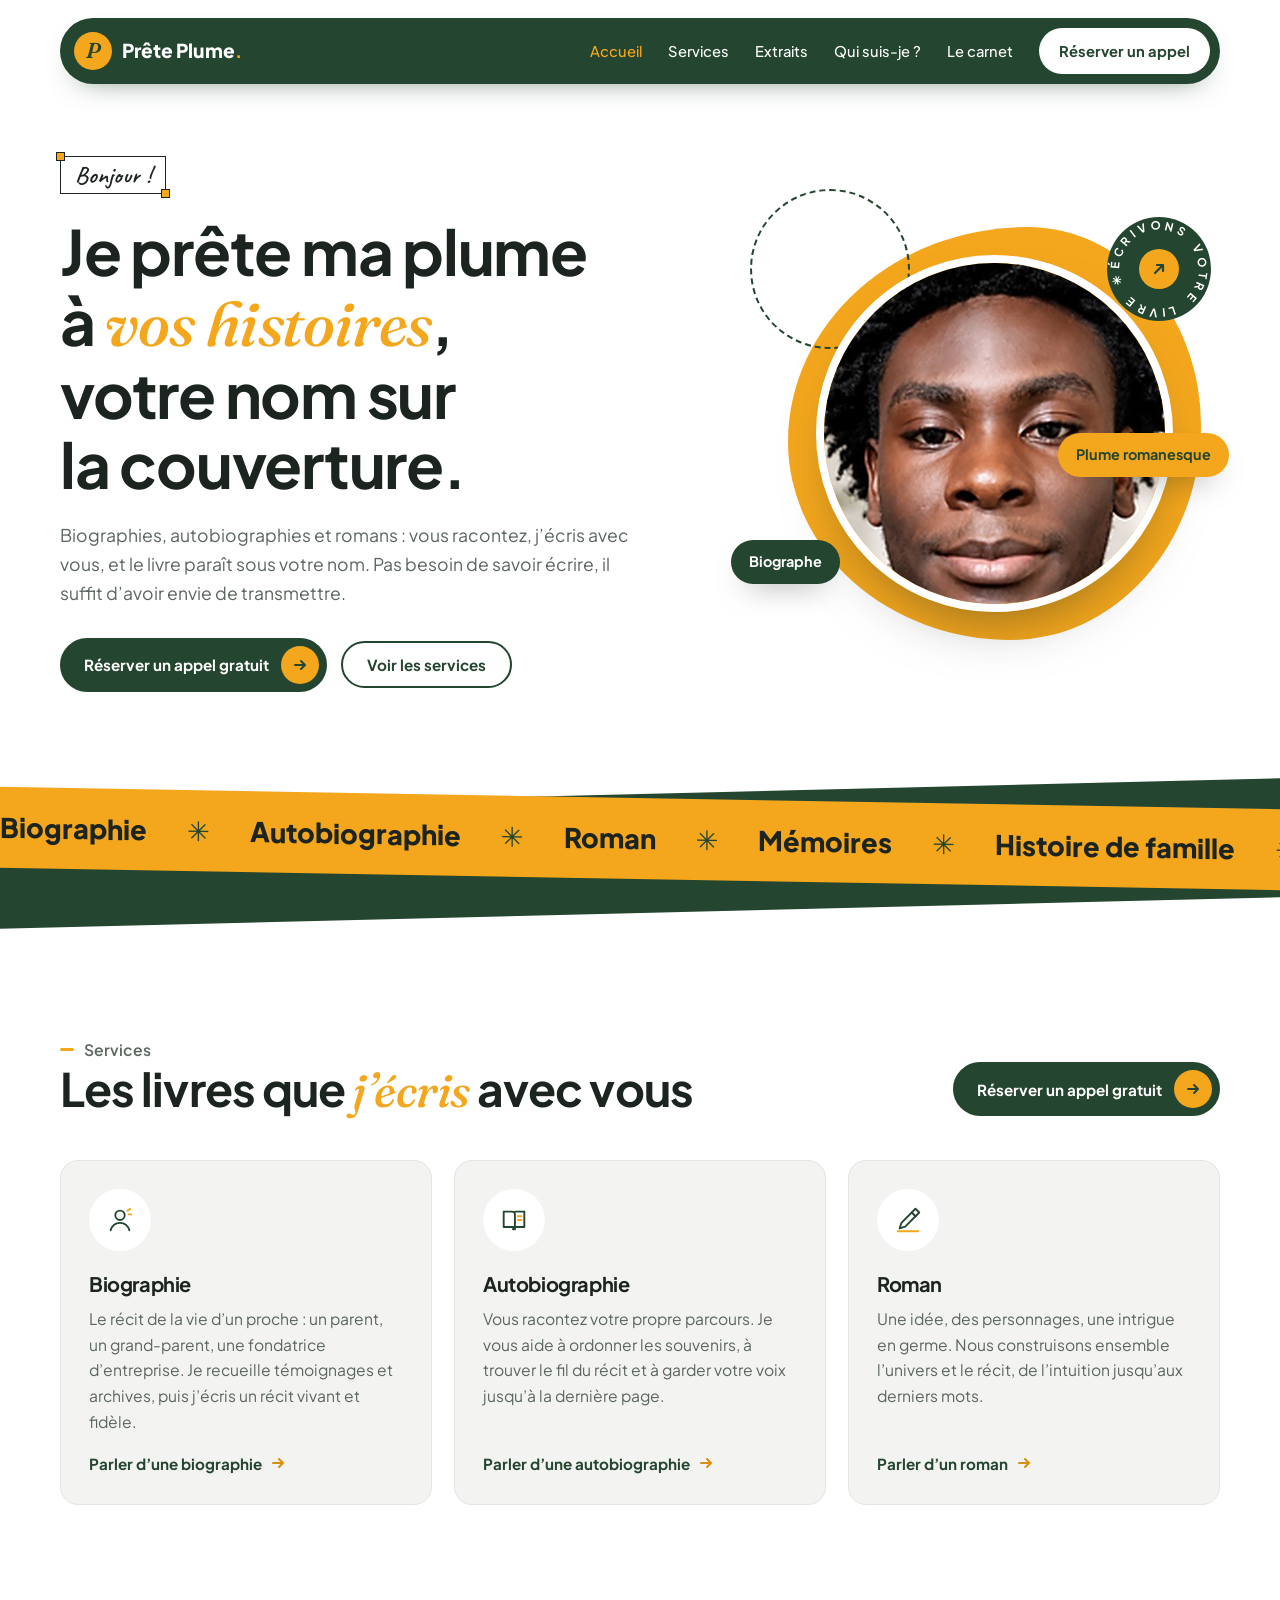
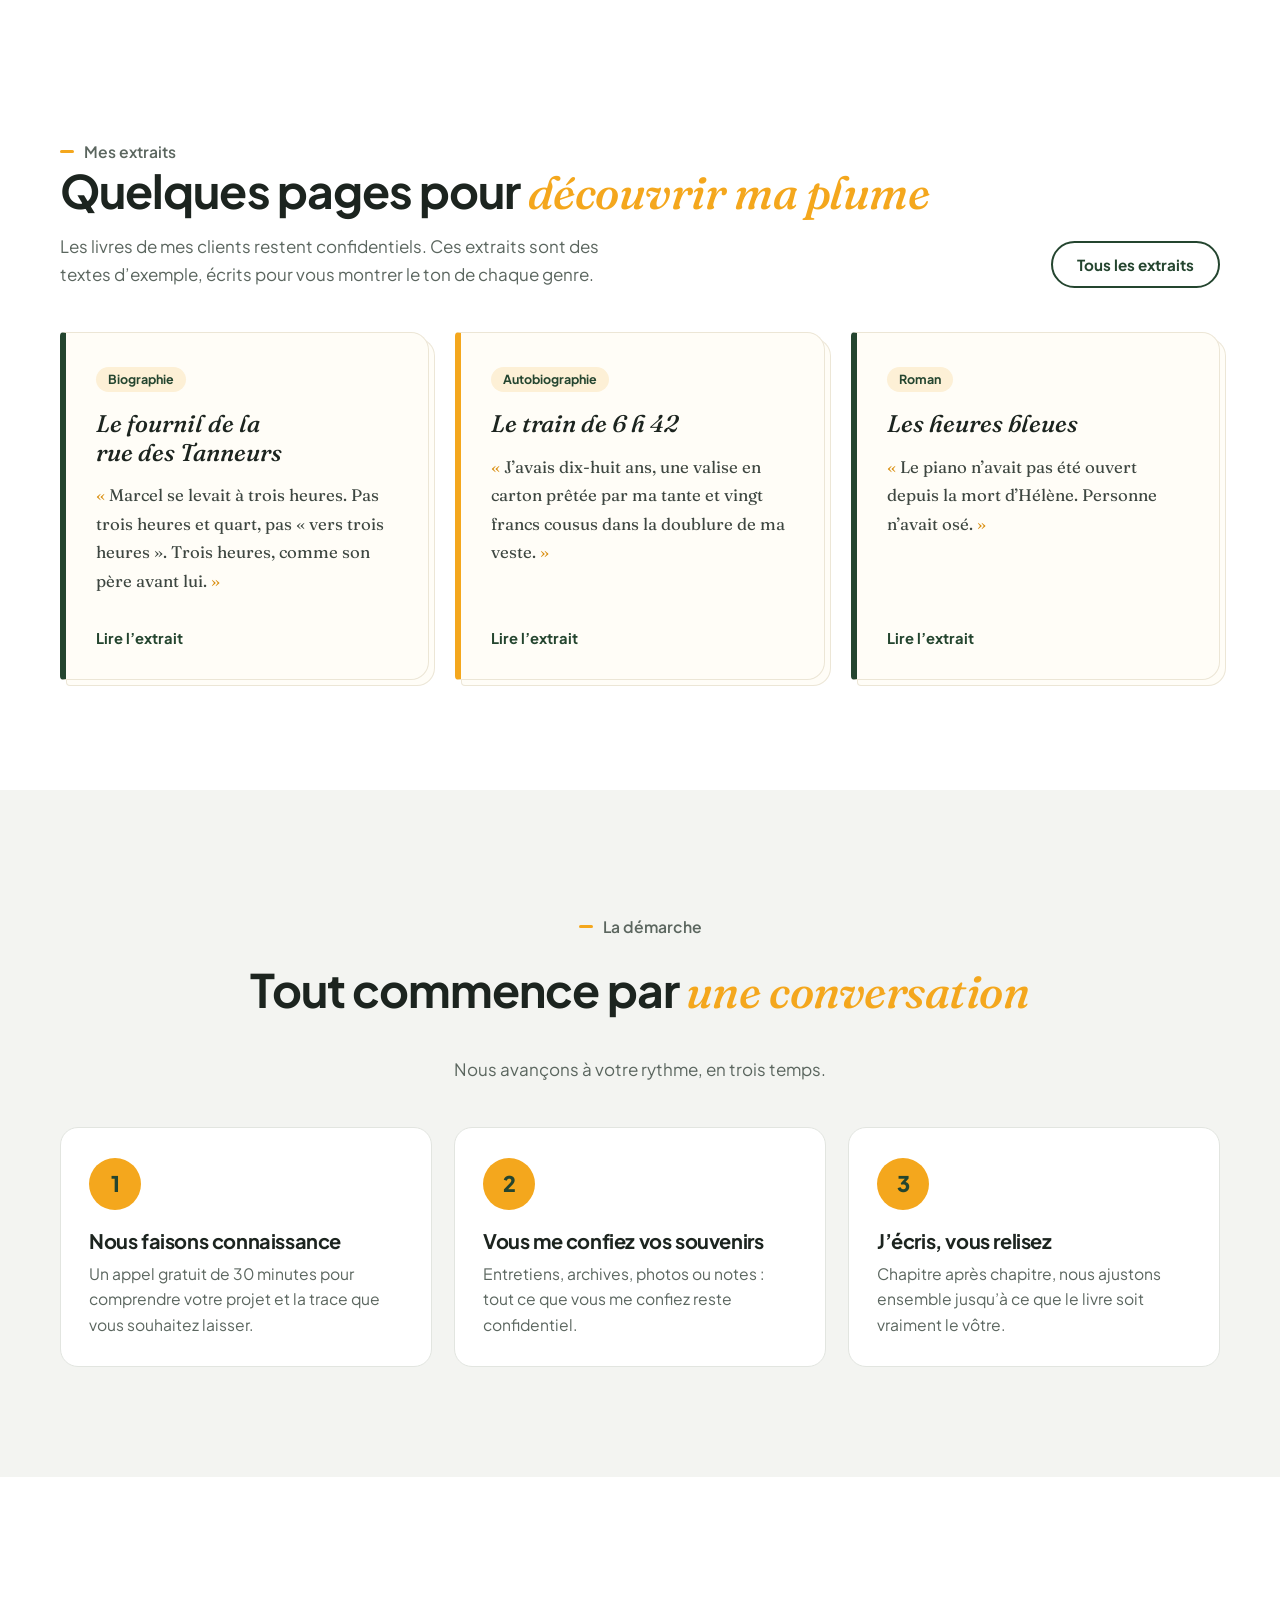
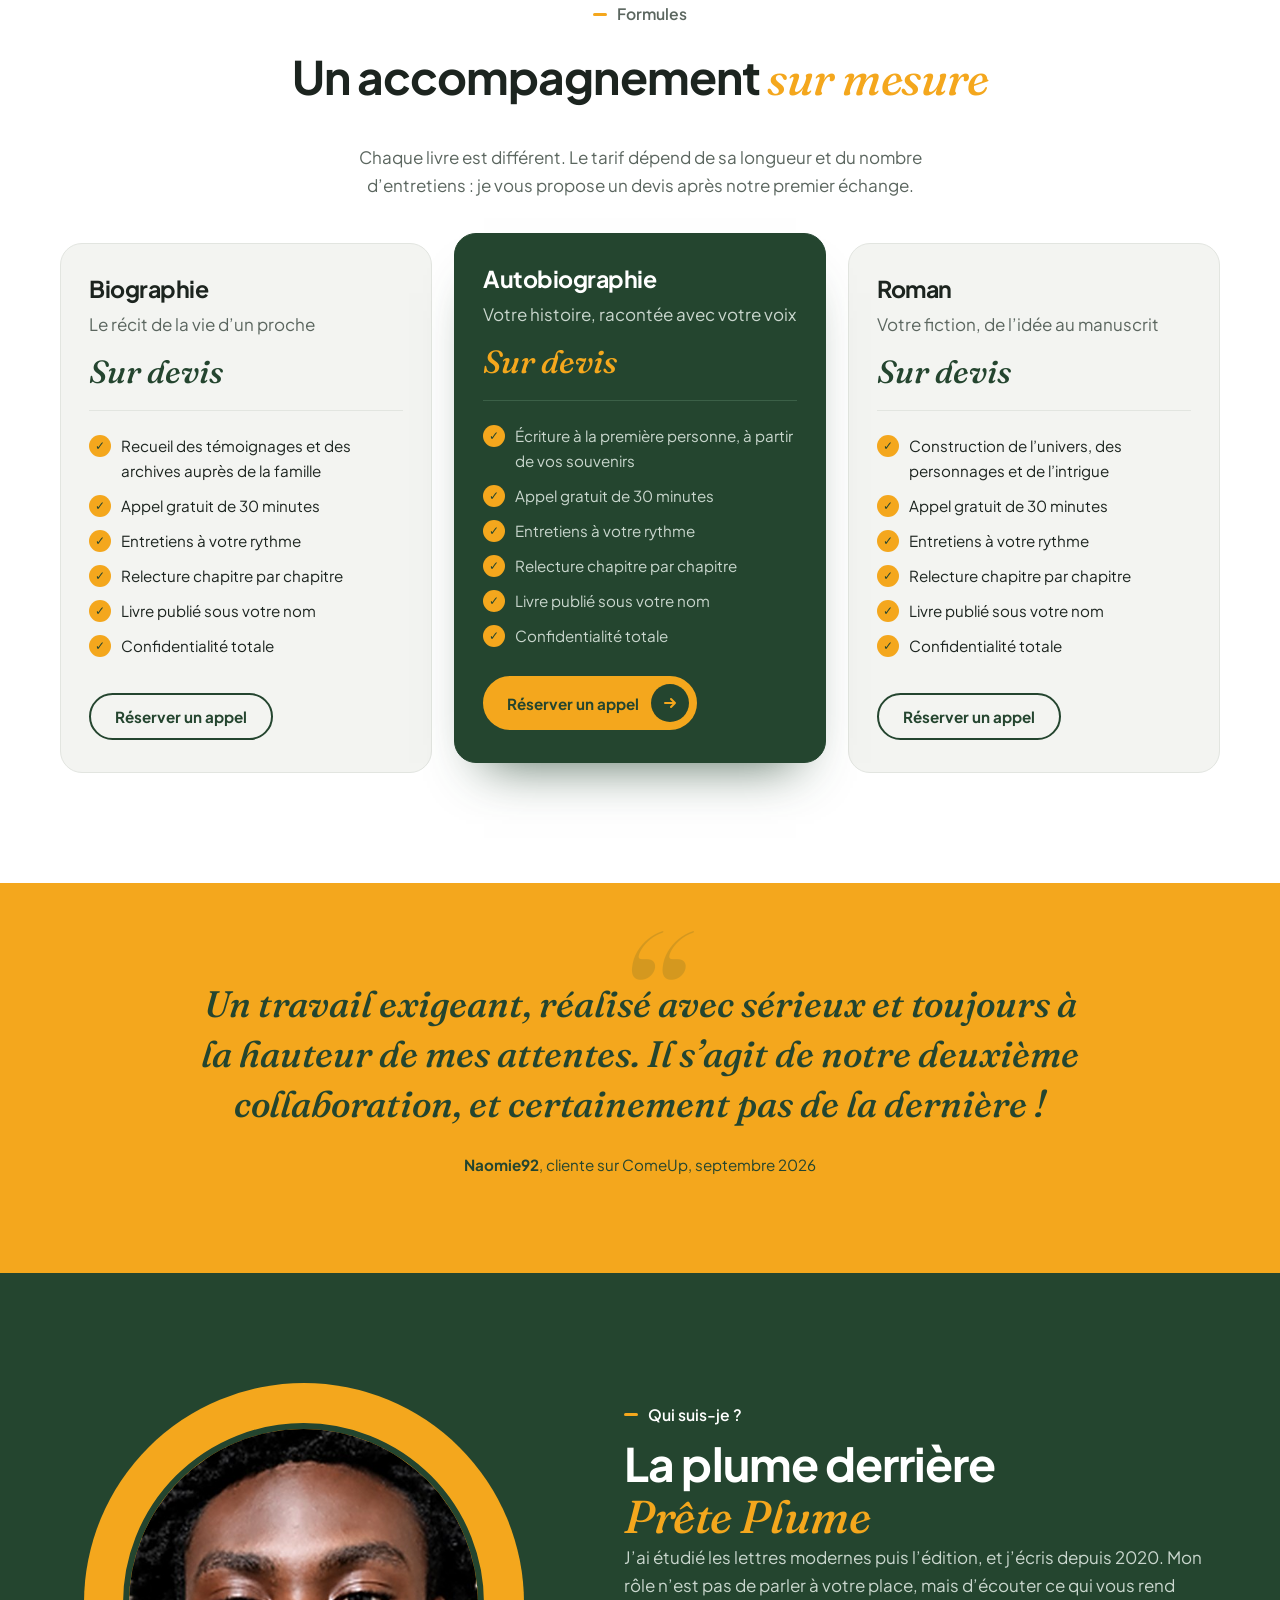
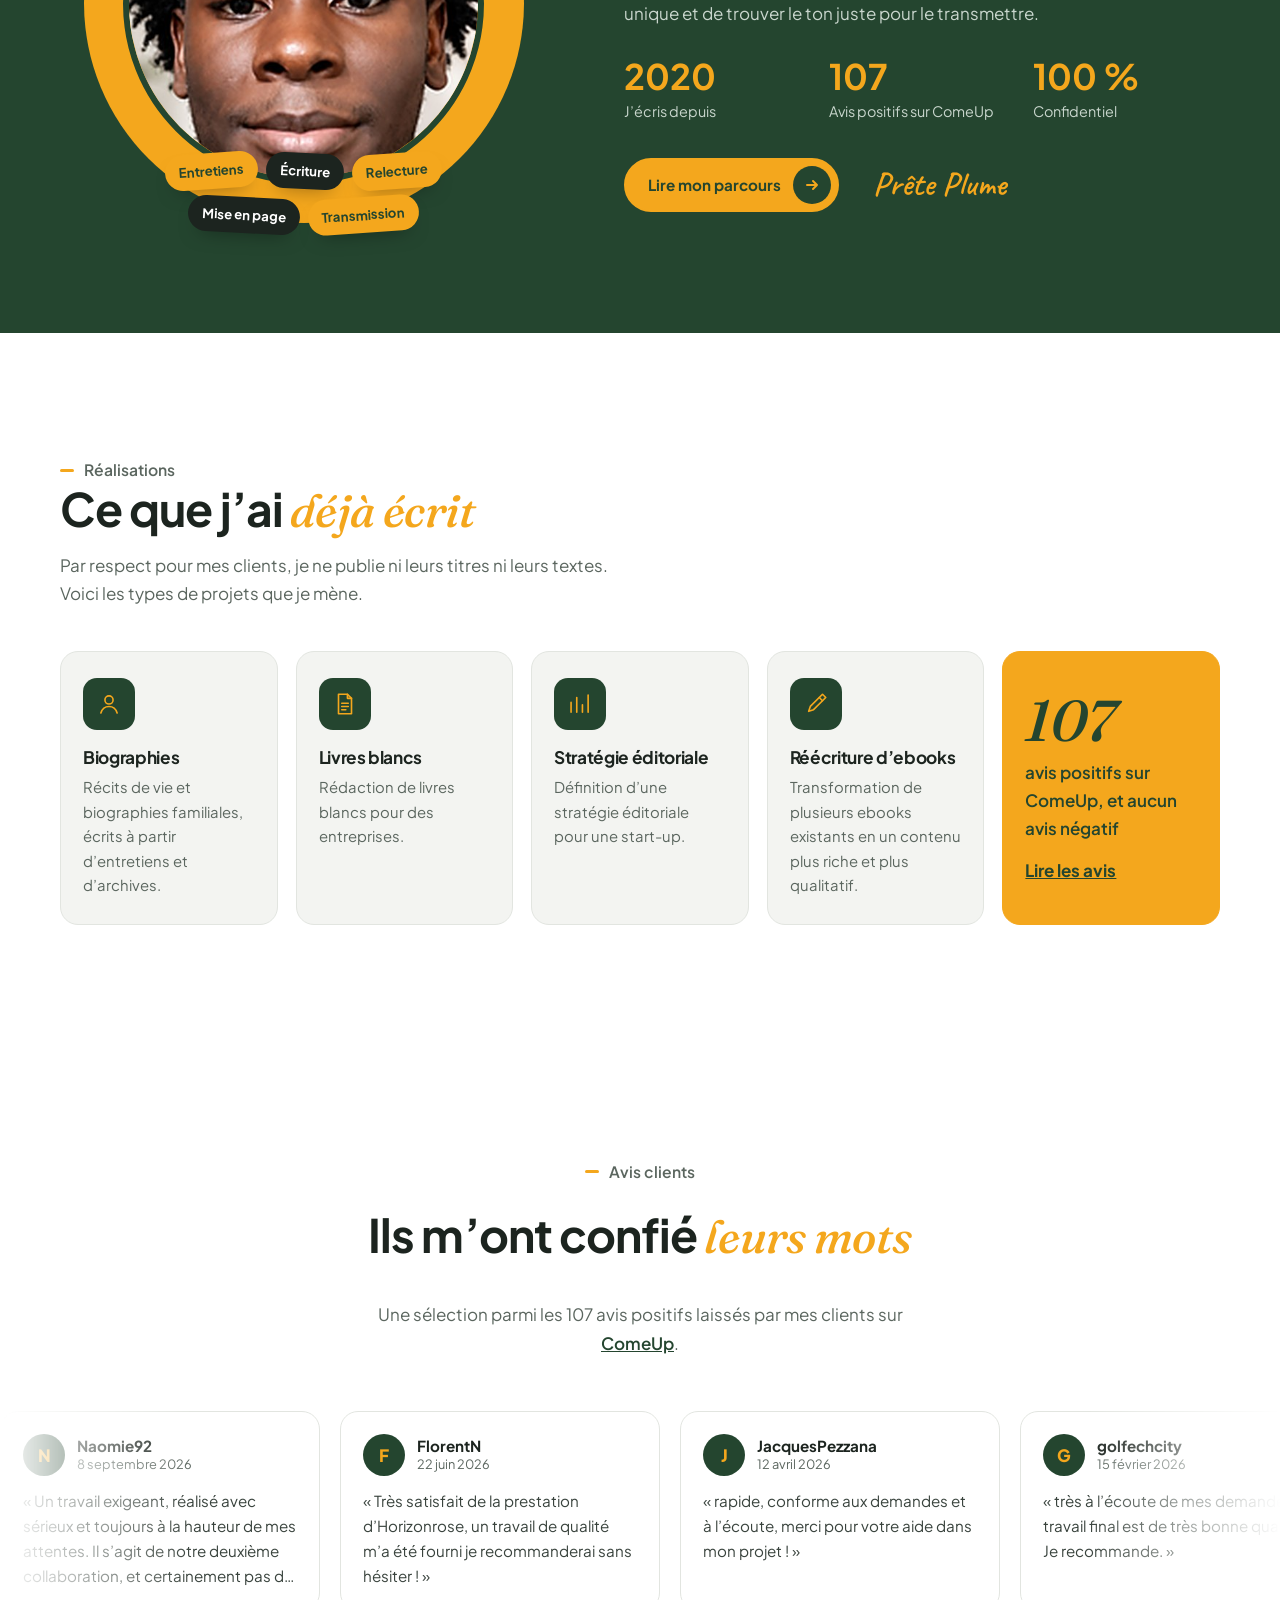
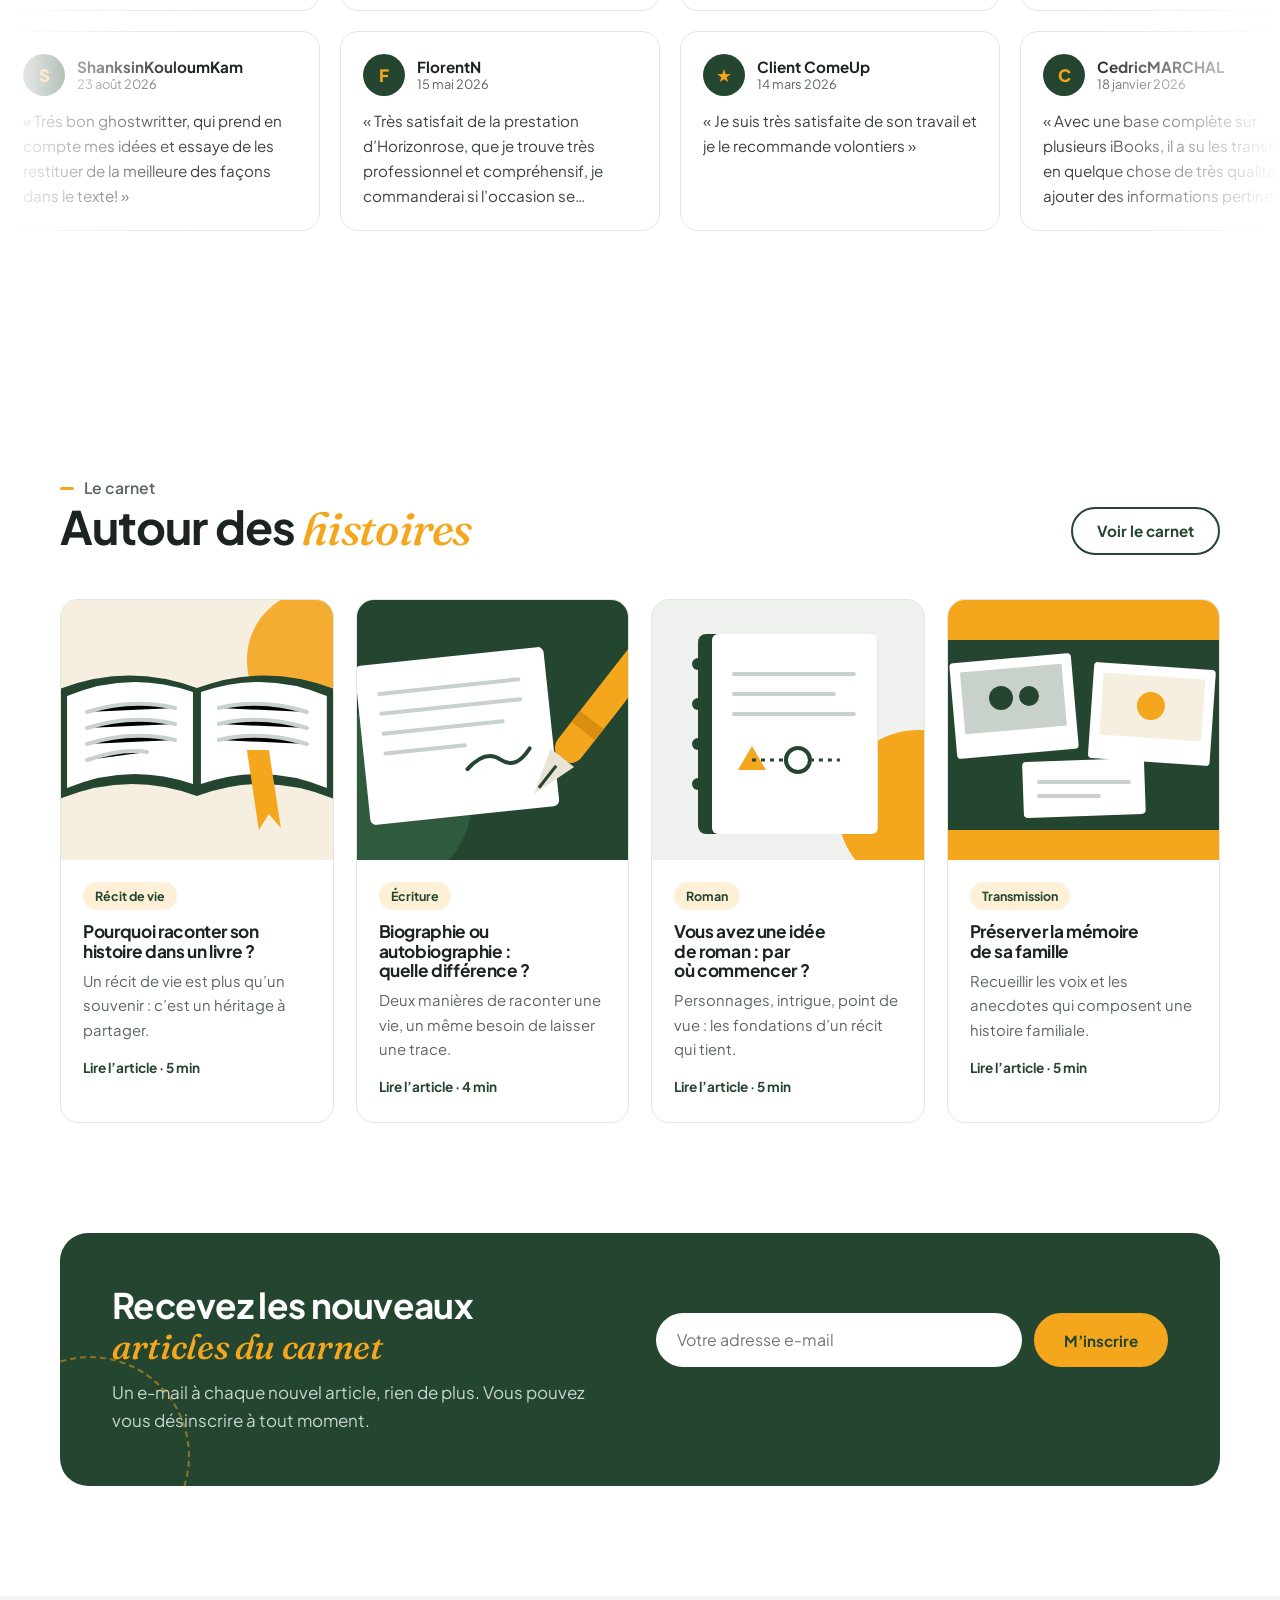
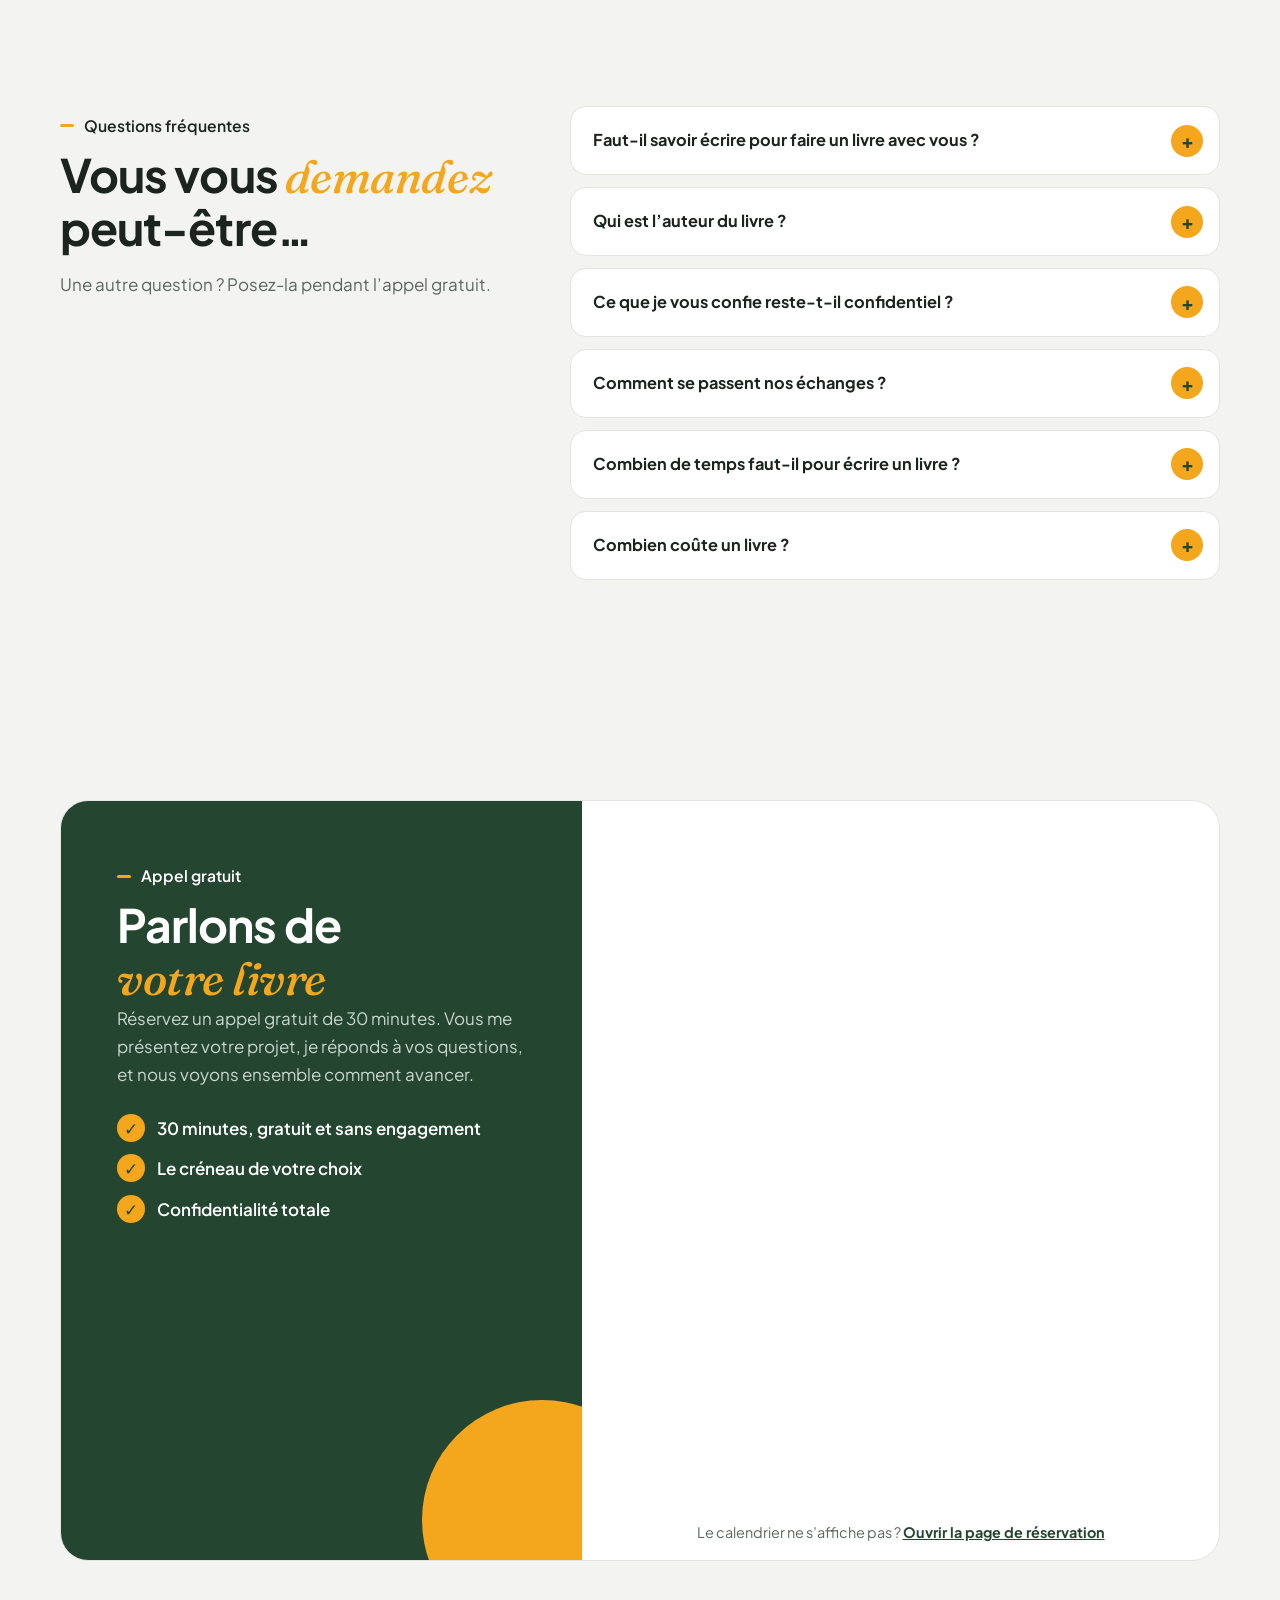
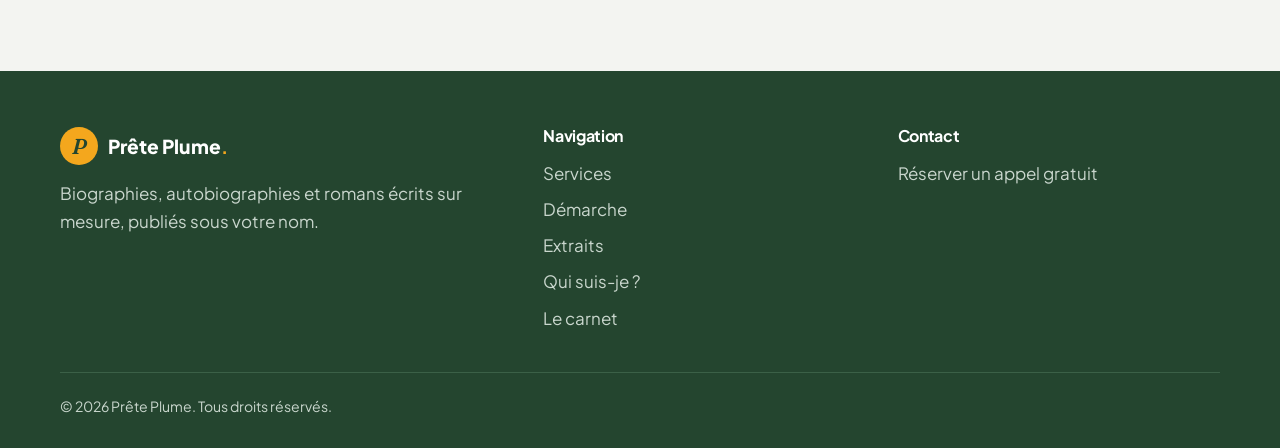
==== commit 83db3a07: "Remplacer le formulaire de contact par la réservation d'un appel Calendly - Calendrier Calendly (app" ====
--- a/index.html
+++ b/index.html
@@ -22,7 +22,7 @@
         <a href="#extraits">Extraits</a>
         <a href="qui-suis-je.html">Qui suis-je ?</a>
         <a href="blog.html">Le carnet</a>
-        <a class="bouton-nav" href="#contact">Me contacter</a>
+        <a class="bouton-nav" href="#contact">Réserver un appel</a>
       </nav>
     </header>
   </div>
@@ -34,7 +34,7 @@
         <h1 id="titre">Je prête ma plume à <span class="accent">vos histoires</span>, votre nom sur la couverture.</h1>
         <p class="chapeau">Biographies, autobiographies et romans : vous racontez, j’écris avec vous, et le livre paraît sous votre nom. Pas besoin de savoir écrire, il suffit d’avoir envie de transmettre.</p>
         <div class="actions">
-          <a class="bouton" href="#contact">Raconter mon projet <span class="rond" aria-hidden="true"><svg viewBox="0 0 16 16" fill="none" stroke="currentColor" stroke-width="2" stroke-linecap="round" stroke-linejoin="round"><path d="M3 8h10M9 4l4 4-4 4"/></svg></span></a>
+          <a class="bouton" href="#contact">Réserver un appel gratuit <span class="rond" aria-hidden="true"><svg viewBox="0 0 16 16" fill="none" stroke="currentColor" stroke-width="2" stroke-linecap="round" stroke-linejoin="round"><path d="M3 8h10M9 4l4 4-4 4"/></svg></span></a>
           <a class="bouton bouton-contour" href="#services">Voir les services</a>
         </div>
       </div>
@@ -71,26 +71,26 @@
             <p class="surtitre">Services</p>
             <h2 id="titre-services">Les livres que <span class="accent">j’écris</span> avec vous</h2>
           </div>
-          <a class="bouton" href="#contact">Demander un échange <span class="rond" aria-hidden="true"><svg viewBox="0 0 16 16" fill="none" stroke="currentColor" stroke-width="2" stroke-linecap="round" stroke-linejoin="round"><path d="M3 8h10M9 4l4 4-4 4"/></svg></span></a>
+          <a class="bouton" href="#contact">Réserver un appel gratuit <span class="rond" aria-hidden="true"><svg viewBox="0 0 16 16" fill="none" stroke="currentColor" stroke-width="2" stroke-linecap="round" stroke-linejoin="round"><path d="M3 8h10M9 4l4 4-4 4"/></svg></span></a>
         </div>
         <div class="cartes">
           <article class="carte">
             <span class="icone" aria-hidden="true"><svg viewBox="0 0 32 32" fill="none" stroke="#24452f" stroke-width="2" stroke-linecap="round" stroke-linejoin="round"><circle cx="16" cy="11" r="5"/><path d="M6 27c1.5-5 5.5-8 10-8s8.5 3 10 8"/><path d="M24 6l3-2M25 10h3" stroke="#f4a71d"/></svg></span>
             <h3>Biographie</h3>
             <p>Le récit de la vie d’un proche : un parent, un grand-parent, une fondatrice d’entreprise. Je recueille témoignages et archives, puis j’écris un récit vivant et fidèle.</p>
-            <a class="lien" href="#contact" data-genre="Biographie">Parler d’une biographie <svg viewBox="0 0 16 16" fill="none" stroke="currentColor" stroke-width="2" stroke-linecap="round"><path d="M3 8h10M9 4l4 4-4 4"/></svg></a>
+            <a class="lien" href="#contact">Parler d’une biographie <svg viewBox="0 0 16 16" fill="none" stroke="currentColor" stroke-width="2" stroke-linecap="round"><path d="M3 8h10M9 4l4 4-4 4"/></svg></a>
           </article>
           <article class="carte">
             <span class="icone" aria-hidden="true"><svg viewBox="0 0 32 32" fill="none" stroke="#24452f" stroke-width="2" stroke-linecap="round" stroke-linejoin="round"><path d="M5 7h9a3 3 0 013 3v16a2.5 2.5 0 00-2.5-2.5H5z"/><path d="M27 7h-9a3 3 0 00-1 .2"/><path d="M27 7v16.5h-9.5A2.5 2.5 0 0015 26"/><path d="M20 12h4M20 16h4" stroke="#f4a71d"/></svg></span>
             <h3>Autobiographie</h3>
             <p>Vous racontez votre propre parcours. Je vous aide à ordonner les souvenirs, à trouver le fil du récit et à garder votre voix jusqu’à la dernière page.</p>
-            <a class="lien" href="#contact" data-genre="Autobiographie">Parler d’une autobiographie <svg viewBox="0 0 16 16" fill="none" stroke="currentColor" stroke-width="2" stroke-linecap="round"><path d="M3 8h10M9 4l4 4-4 4"/></svg></a>
+            <a class="lien" href="#contact">Parler d’une autobiographie <svg viewBox="0 0 16 16" fill="none" stroke="currentColor" stroke-width="2" stroke-linecap="round"><path d="M3 8h10M9 4l4 4-4 4"/></svg></a>
           </article>
           <article class="carte">
             <span class="icone" aria-hidden="true"><svg viewBox="0 0 32 32" fill="none" stroke="#24452f" stroke-width="2" stroke-linecap="round" stroke-linejoin="round"><path d="M24 4l4 4-15 15-6 2 2-6z"/><path d="M20 8l4 4"/><path d="M5 28h22" stroke="#f4a71d"/></svg></span>
             <h3>Roman</h3>
             <p>Une idée, des personnages, une intrigue en germe. Nous construisons ensemble l’univers et le récit, de l’intuition jusqu’aux derniers mots.</p>
-            <a class="lien" href="#contact" data-genre="Roman">Parler d’un roman <svg viewBox="0 0 16 16" fill="none" stroke="currentColor" stroke-width="2" stroke-linecap="round"><path d="M3 8h10M9 4l4 4-4 4"/></svg></a>
+            <a class="lien" href="#contact">Parler d’un roman <svg viewBox="0 0 16 16" fill="none" stroke="currentColor" stroke-width="2" stroke-linecap="round"><path d="M3 8h10M9 4l4 4-4 4"/></svg></a>
           </article>
         </div>
       </div>
@@ -139,7 +139,7 @@
         <ol class="etapes">
           <li>
             <h3>Nous faisons connaissance</h3>
-            <p>Un premier échange, sans engagement, pour comprendre votre projet et la trace que vous souhaitez laisser.</p>
+            <p>Un appel gratuit de 30 minutes pour comprendre votre projet et la trace que vous souhaitez laisser.</p>
           </li>
           <li>
             <h3>Vous me confiez vos souvenirs</h3>
@@ -165,22 +165,22 @@
             <h3>Biographie</h3>
             <p class="formule-sous">Le récit de la vie d’un proche</p>
             <p class="formule-prix">Sur devis</p>
-            <ul class="formule-liste"><li>Recueil des témoignages et des archives auprès de la famille</li><li>Premier échange sans engagement</li><li>Entretiens à votre rythme</li><li>Relecture chapitre par chapitre</li><li>Livre publié sous votre nom</li><li>Confidentialité totale</li></ul>
-            <a class="bouton bouton-contour" href="#contact" data-genre="Biographie">Demander un devis</a>
+            <ul class="formule-liste"><li>Recueil des témoignages et des archives auprès de la famille</li><li>Appel gratuit de 30 minutes</li><li>Entretiens à votre rythme</li><li>Relecture chapitre par chapitre</li><li>Livre publié sous votre nom</li><li>Confidentialité totale</li></ul>
+            <a class="bouton bouton-contour" href="#contact">Réserver un appel</a>
           </article>
           <article class="formule formule-vedette">
             <h3>Autobiographie</h3>
             <p class="formule-sous">Votre histoire, racontée avec votre voix</p>
             <p class="formule-prix">Sur devis</p>
-            <ul class="formule-liste"><li>Écriture à la première personne, à partir de vos souvenirs</li><li>Premier échange sans engagement</li><li>Entretiens à votre rythme</li><li>Relecture chapitre par chapitre</li><li>Livre publié sous votre nom</li><li>Confidentialité totale</li></ul>
-            <a class="bouton bouton-jaune" href="#contact" data-genre="Autobiographie">Demander un devis <span class="rond" aria-hidden="true"><svg viewBox="0 0 16 16" fill="none" stroke="currentColor" stroke-width="2" stroke-linecap="round" stroke-linejoin="round"><path d="M3 8h10M9 4l4 4-4 4"/></svg></span></a>
+            <ul class="formule-liste"><li>Écriture à la première personne, à partir de vos souvenirs</li><li>Appel gratuit de 30 minutes</li><li>Entretiens à votre rythme</li><li>Relecture chapitre par chapitre</li><li>Livre publié sous votre nom</li><li>Confidentialité totale</li></ul>
+            <a class="bouton bouton-jaune" href="#contact">Réserver un appel <span class="rond" aria-hidden="true"><svg viewBox="0 0 16 16" fill="none" stroke="currentColor" stroke-width="2" stroke-linecap="round" stroke-linejoin="round"><path d="M3 8h10M9 4l4 4-4 4"/></svg></span></a>
           </article>
           <article class="formule">
             <h3>Roman</h3>
             <p class="formule-sous">Votre fiction, de l’idée au manuscrit</p>
             <p class="formule-prix">Sur devis</p>
-            <ul class="formule-liste"><li>Construction de l’univers, des personnages et de l’intrigue</li><li>Premier échange sans engagement</li><li>Entretiens à votre rythme</li><li>Relecture chapitre par chapitre</li><li>Livre publié sous votre nom</li><li>Confidentialité totale</li></ul>
-            <a class="bouton bouton-contour" href="#contact" data-genre="Roman">Demander un devis</a>
+            <ul class="formule-liste"><li>Construction de l’univers, des personnages et de l’intrigue</li><li>Appel gratuit de 30 minutes</li><li>Entretiens à votre rythme</li><li>Relecture chapitre par chapitre</li><li>Livre publié sous votre nom</li><li>Confidentialité totale</li></ul>
+            <a class="bouton bouton-contour" href="#contact">Réserver un appel</a>
           </article>
         </div>
       </div>
@@ -354,7 +354,7 @@
         <div>
           <p class="surtitre">Questions fréquentes</p>
           <h2 id="titre-faq">Vous vous <span class="accent">demandez</span> peut-être…</h2>
-          <p>Une autre question ? Posez-la directement dans le formulaire de contact.</p>
+          <p>Une autre question ? Posez-la pendant l’appel gratuit.</p>
         </div>
         <div class="questions">
           <details class="question">
@@ -371,7 +371,7 @@
           </details>
           <details class="question">
             <summary>Comment se passent nos échanges ?</summary>
-            <p>Tout commence par un premier échange sans engagement pour comprendre votre projet. Viennent ensuite des entretiens, à votre rythme, pendant lesquels vous me racontez votre histoire. Je vous envoie les chapitres au fur et à mesure pour que vous puissiez les relire et les corriger.</p>
+            <p>Tout commence par un appel gratuit de 30 minutes pour comprendre votre projet. Viennent ensuite des entretiens, à votre rythme, pendant lesquels vous me racontez votre histoire. Je vous envoie les chapitres au fur et à mesure pour que vous puissiez les relire et les corriger.</p>
           </details>
           <details class="question">
             <summary>Combien de temps faut-il pour écrire un livre ?</summary>
@@ -389,33 +389,19 @@
       <div class="conteneur">
         <div class="contact-boite">
           <div class="contact-infos">
-            <p class="surtitre">Contact</p>
-            <h2 id="titre-contact">Parlez-moi de <span class="accent">votre livre</span></h2>
-            <p>Quelques lignes suffisent. Je vous réponds par e-mail pour fixer un premier échange.</p>
+            <p class="surtitre">Appel gratuit</p>
+            <h2 id="titre-contact">Parlons de <span class="accent">votre livre</span></h2>
+            <p>Réservez un appel gratuit de 30 minutes. Vous me présentez votre projet, je réponds à vos questions, et nous voyons ensemble comment avancer.</p>
             <ul class="engagements">
-              <li>Premier échange sans engagement</li>
+              <li>30 minutes, gratuit et sans engagement</li>
+              <li>Le créneau de votre choix</li>
               <li>Confidentialité totale</li>
-              <li>Un livre écrit à votre rythme</li>
             </ul>
           </div>
-          <form class="formulaire formulaire-netlify" id="formulaire-contact" data-redirection="merci.html" name="contact" action="/merci.html" method="POST" data-netlify="true" netlify-honeypot="adresse-web">
-            <input type="hidden" name="form-name" value="contact">
-            <p class="visuellement-cache"><label>Ne pas remplir : <input name="adresse-web" tabindex="-1" autocomplete="off"></label></p>
-            <label class="champ">Prénom et nom<input type="text" name="nom" autocomplete="name" required></label>
-            <label class="champ">E-mail<input type="email" name="email" autocomplete="email" required></label>
-            <label class="champ">Téléphone <span class="facultatif">(facultatif)</span><input type="tel" name="telephone" autocomplete="tel"></label>
-            <label class="champ">Type de projet
-              <select name="projet" id="projet">
-                <option>Biographie</option>
-                <option>Autobiographie</option>
-                <option>Roman</option>
-                <option selected>Je ne sais pas encore</option>
-              </select>
-            </label>
-            <label class="champ large">Votre projet en quelques lignes<textarea name="message" required></textarea></label>
-            <button class="bouton large" type="submit">Envoyer ma demande <span class="rond" aria-hidden="true"><svg viewBox="0 0 16 16" fill="none" stroke="currentColor" stroke-width="2" stroke-linecap="round" stroke-linejoin="round"><path d="M3 8h10M9 4l4 4-4 4"/></svg></span></button>
-            <p class="statut large" role="status"></p>
-          </form>
+          <div class="reservation">
+            <div class="calendly-inline-widget" data-url="https://calendly.com/mahoussefabrice/30min?hide_gdpr_banner=1&amp;primary_color=24452f" aria-label="Calendrier de réservation"></div>
+            <p class="reservation-secours">Le calendrier ne s’affiche pas&nbsp;? <a href="https://calendly.com/mahoussefabrice/30min" target="_blank" rel="noopener">Ouvrir la page de réservation</a></p>
+          </div>
         </div>
       </div>
     </section>
@@ -433,11 +419,12 @@
       </div>
       <div>
         <h3>Contact</h3>
-        <ul><li><a href="index.html#contact">Raconter mon projet</a></li></ul>
+        <ul><li><a href="index.html#contact">Réserver un appel gratuit</a></li></ul>
       </div>
     </div>
     <p class="pied-bas">© <span class="annee"></span> Prête Plume. Tous droits réservés.</p>
   </footer>
   <script src="script.js"></script>
+  <script src="https://assets.calendly.com/assets/external/widget.js" async></script>
 </body>
 </html>
--- a/styles.css
+++ b/styles.css
@@ -504,3 +504,14 @@
 }
 .lettre-formulaire .bouton { padding: 15px 28px; justify-content: center; }
 @media (max-width: 560px) { .lettre-formulaire .bouton { flex: 1 1 100%; } }
+
+/* Réservation d'un appel (Calendly) */
+
+.reservation { display: flex; flex-direction: column; padding: 12px; min-width: 0; }
+.calendly-inline-widget { min-width: 280px; height: 700px; }
+.reservation-secours { margin: 8px 0 4px; text-align: center; font-size: .9rem; color: var(--texte); }
+.reservation-secours a { color: var(--vert); font-weight: 700; }
+
+@media (max-width: 860px) {
+  .calendly-inline-widget { height: 1000px; }
+}
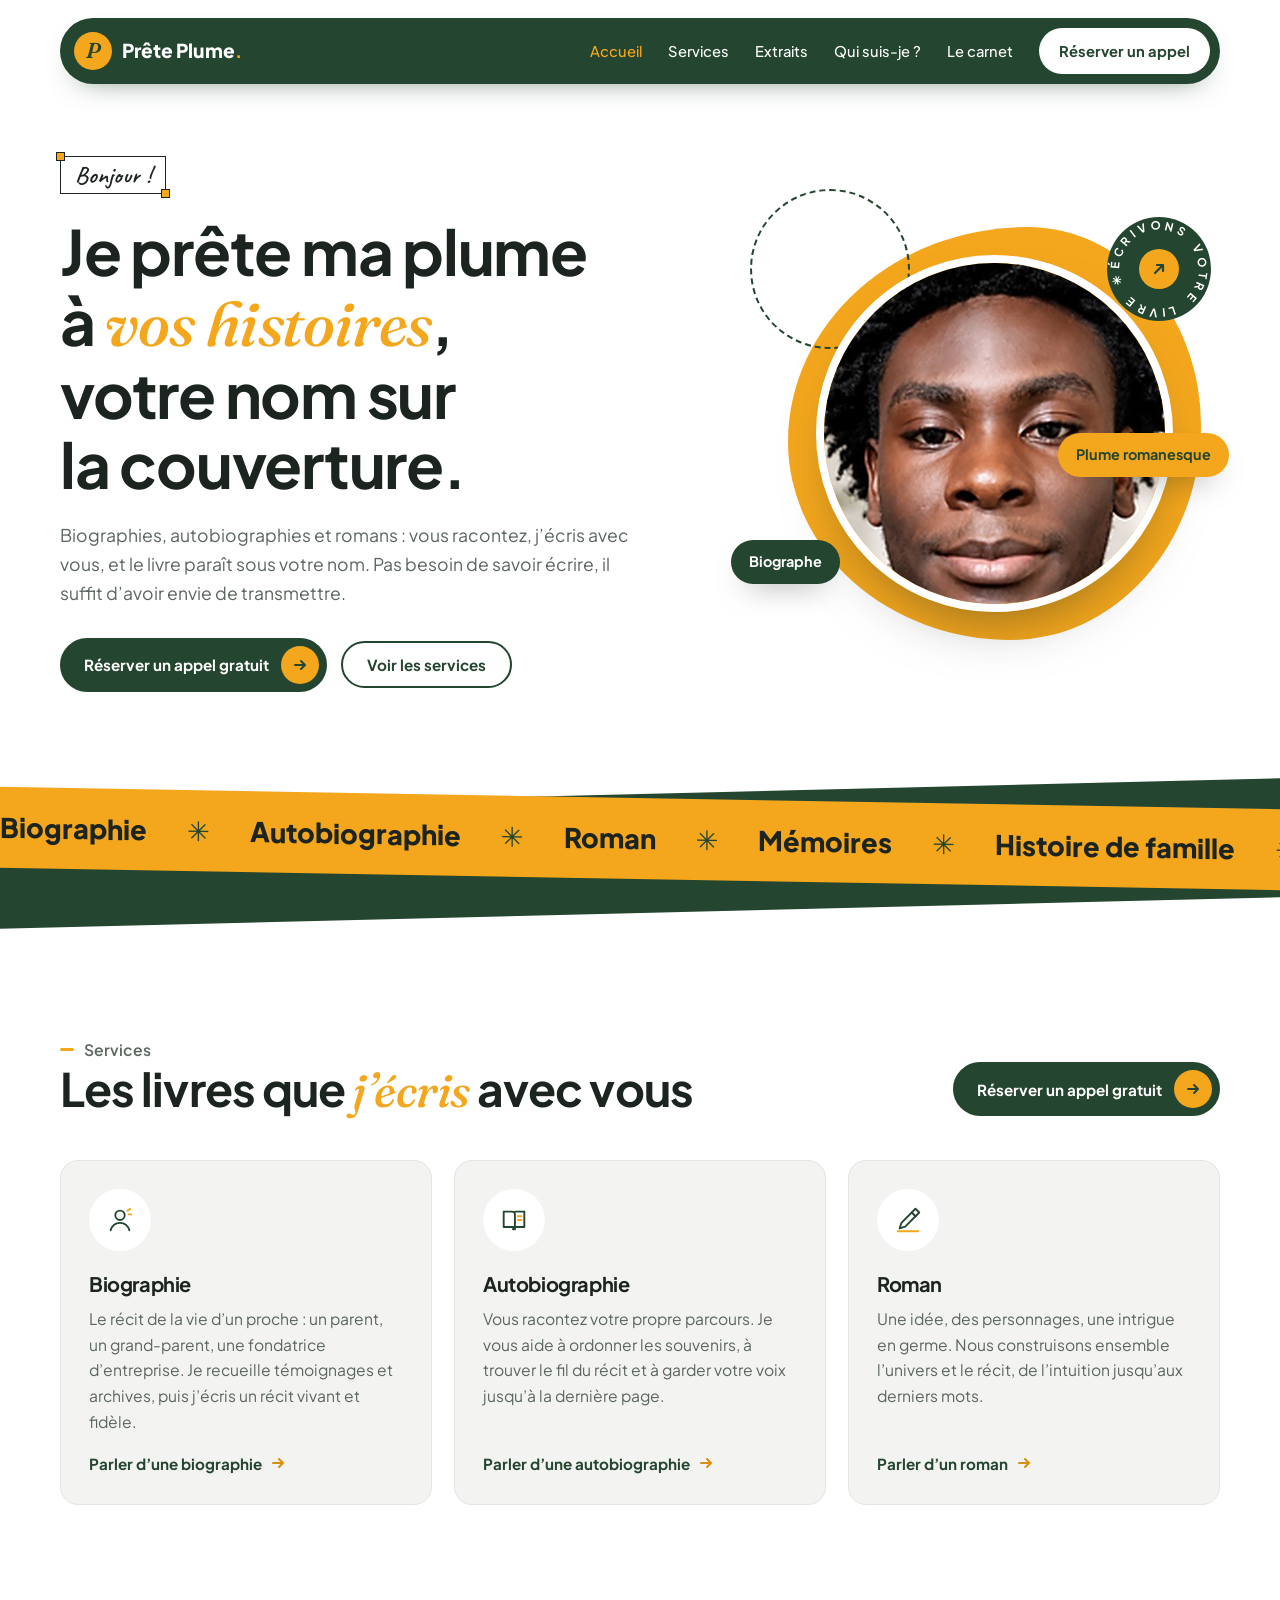
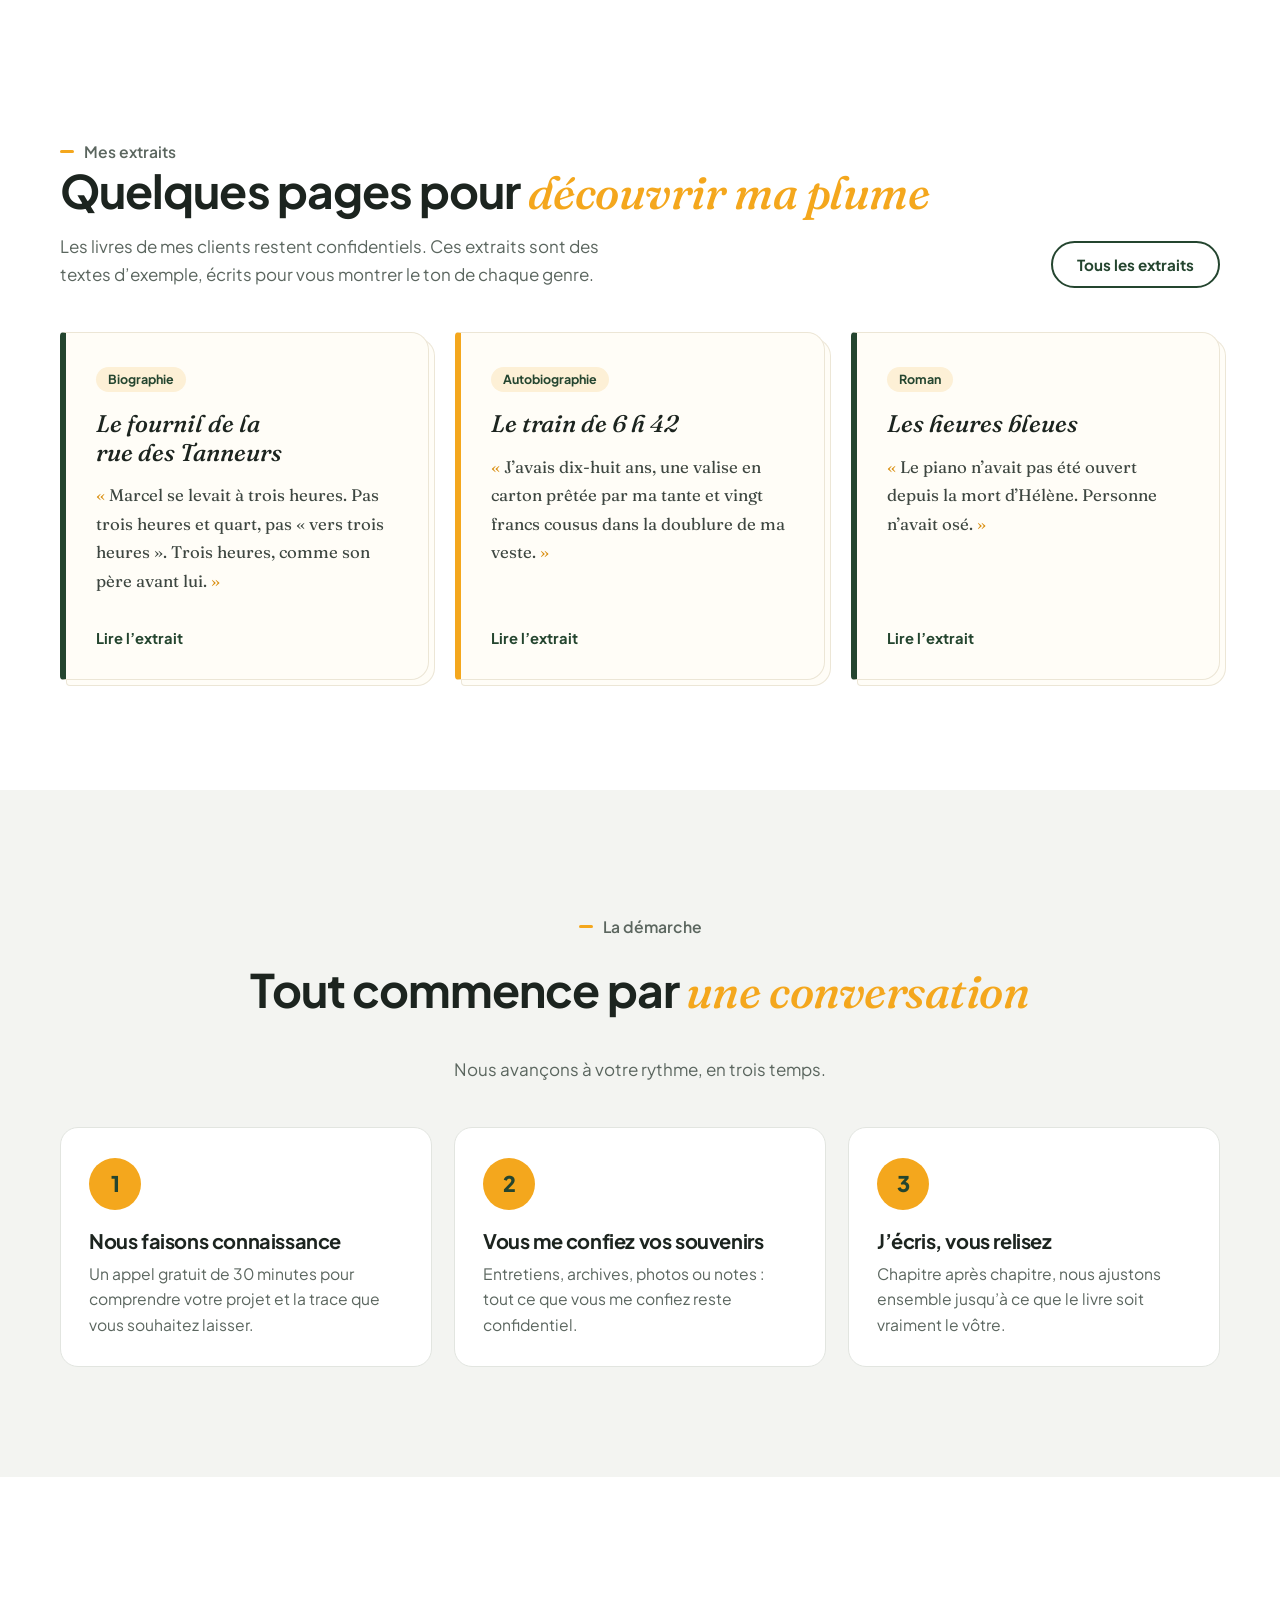
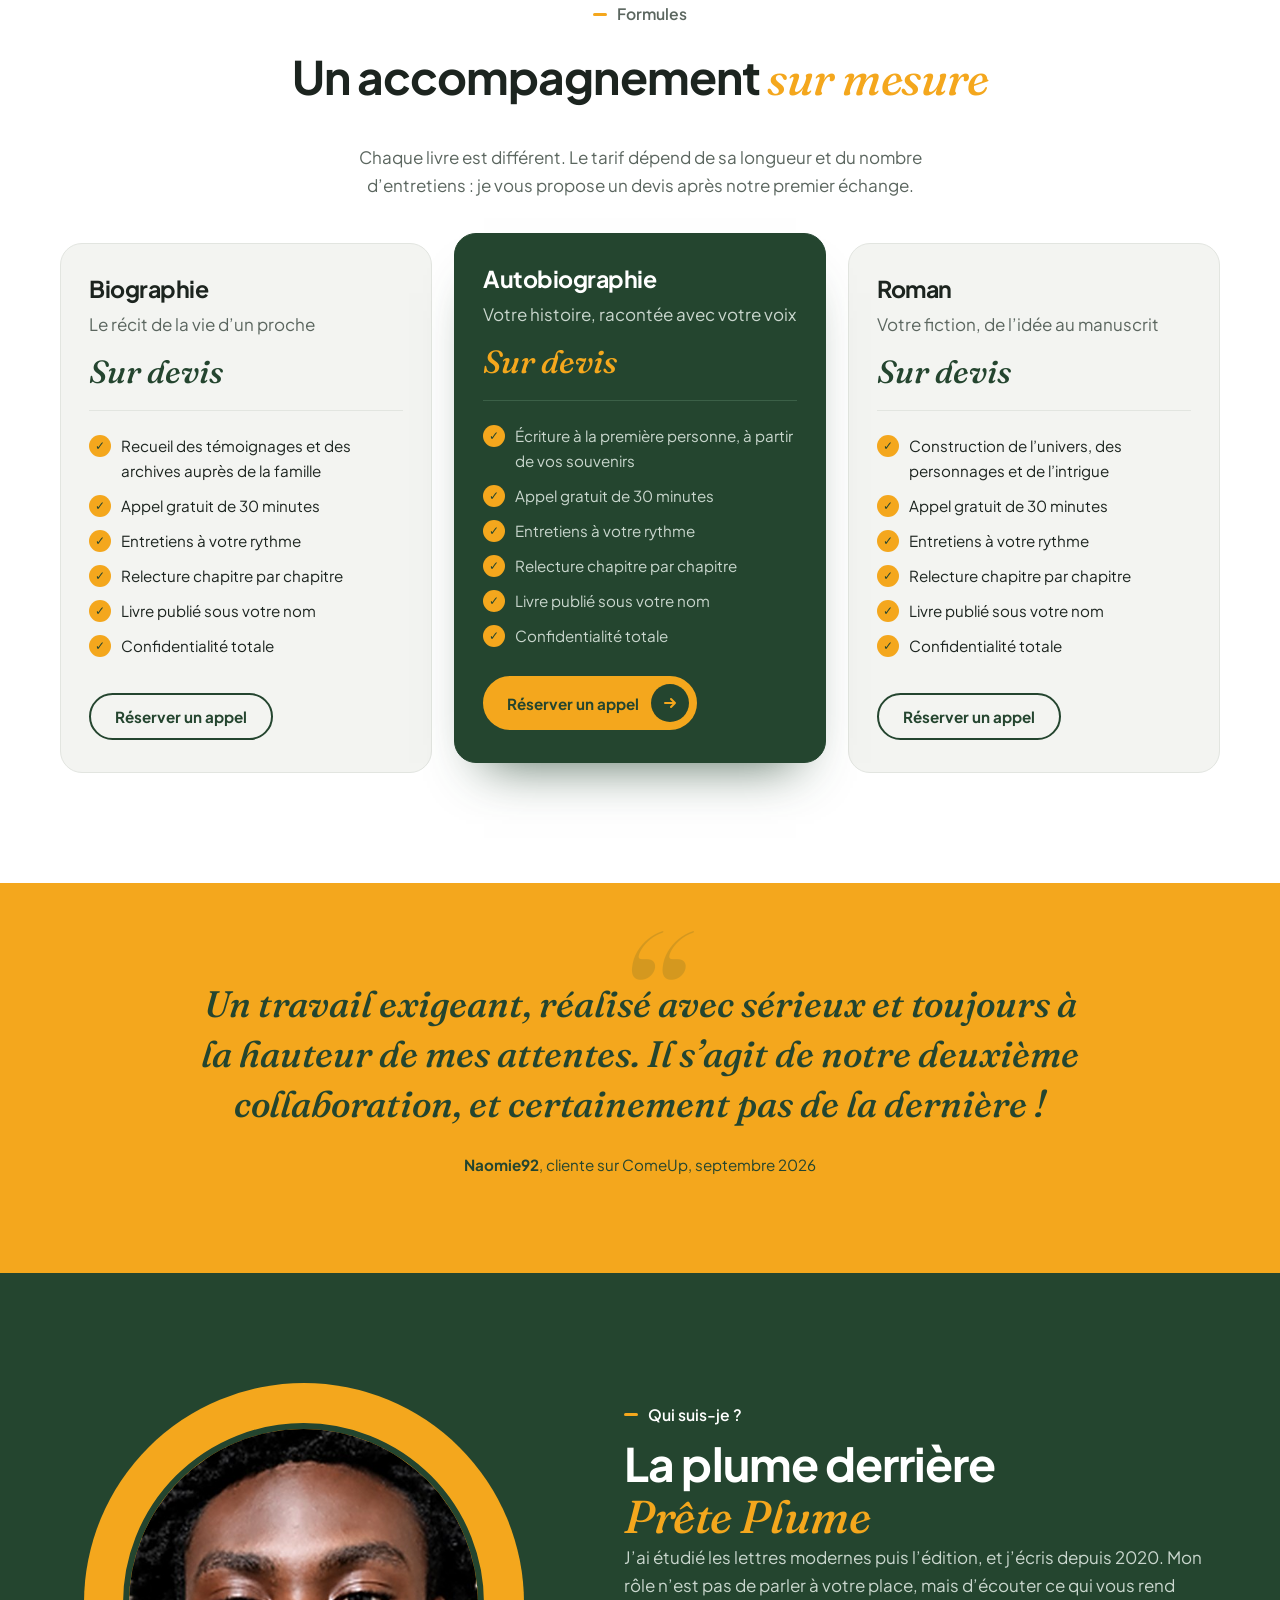
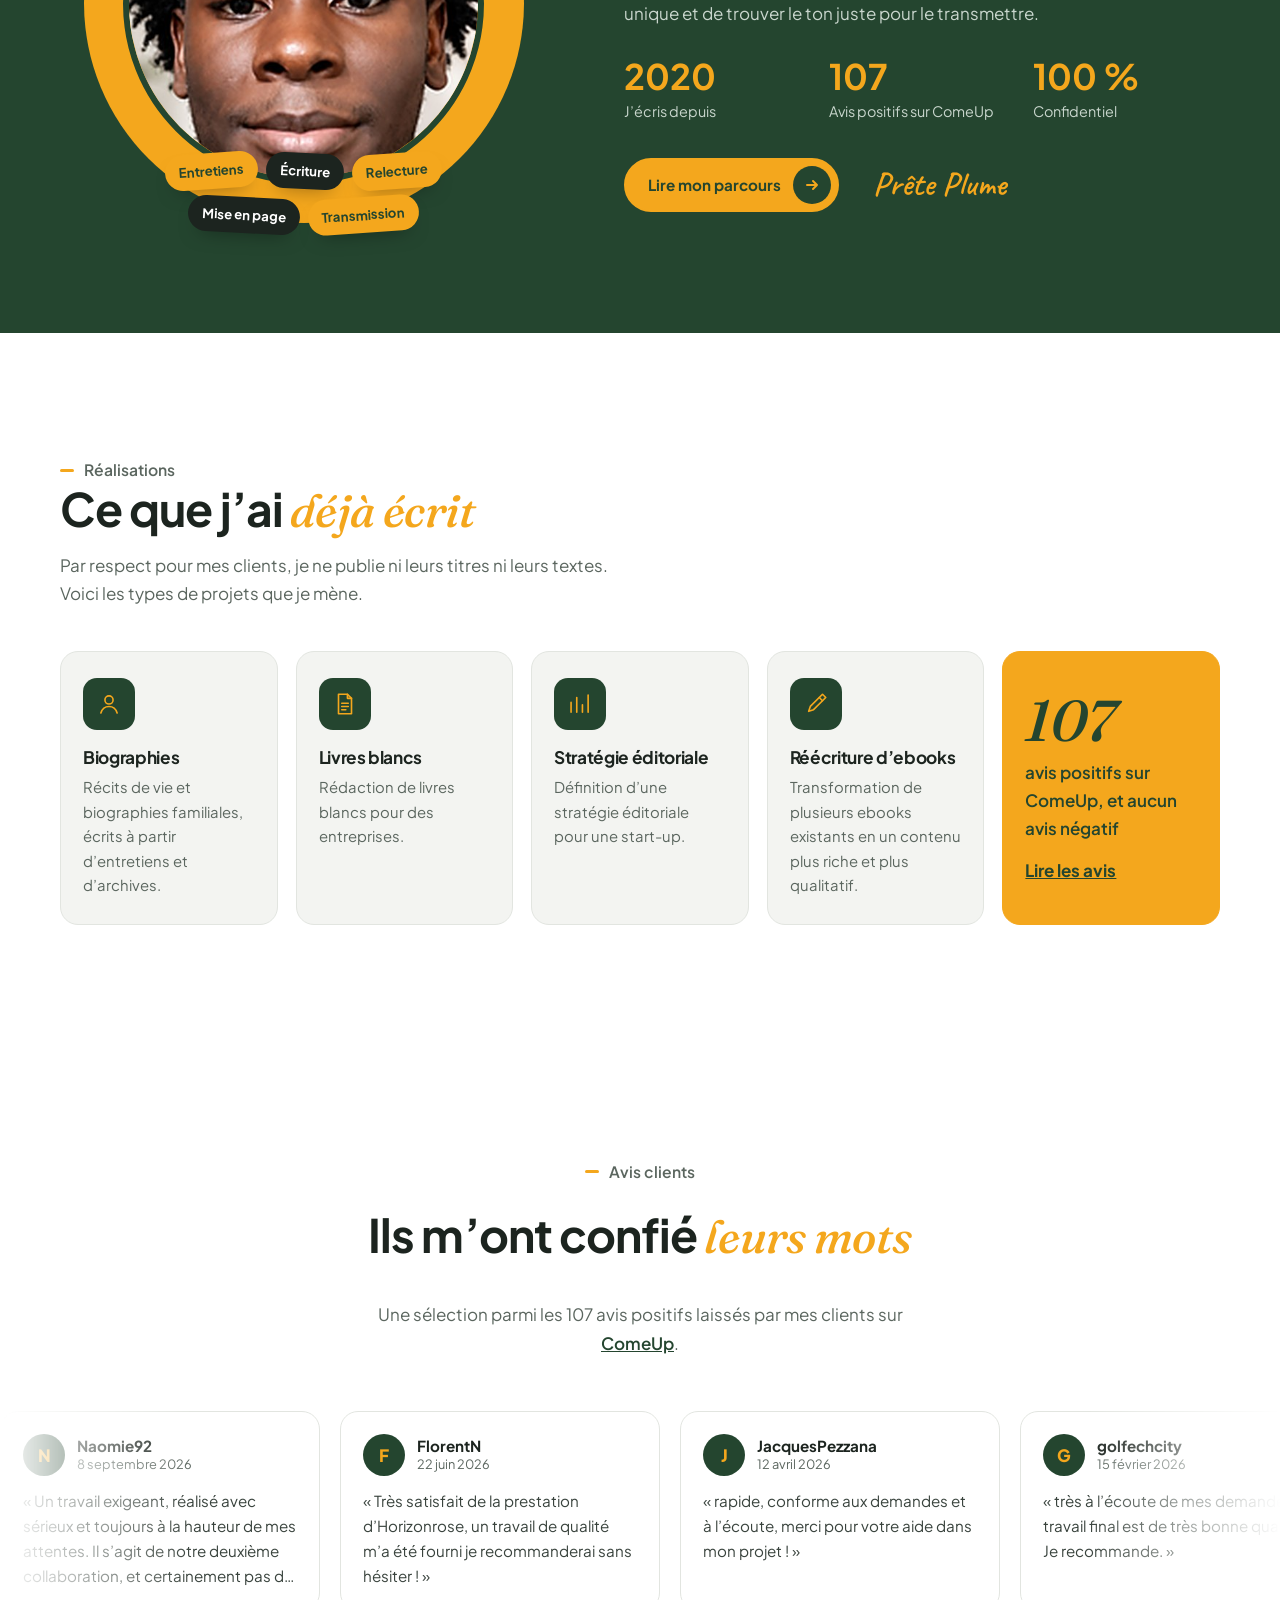
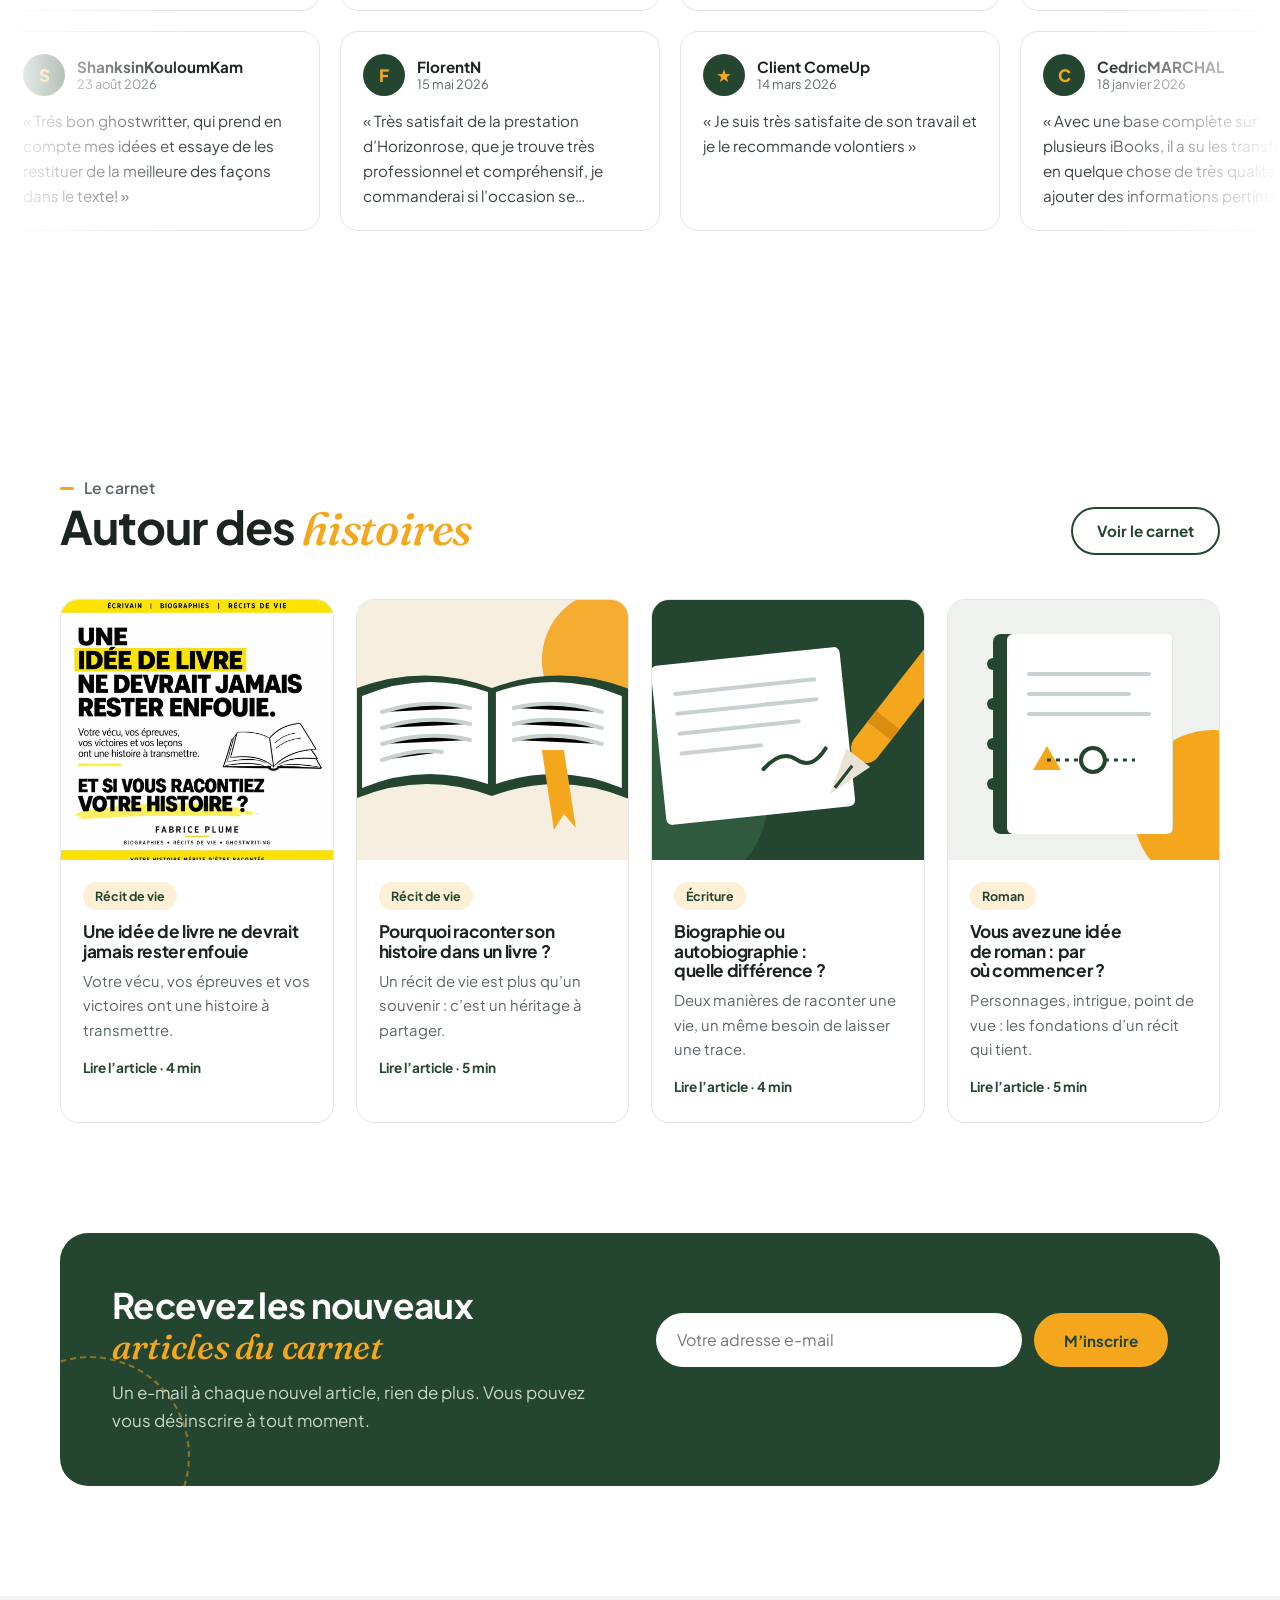
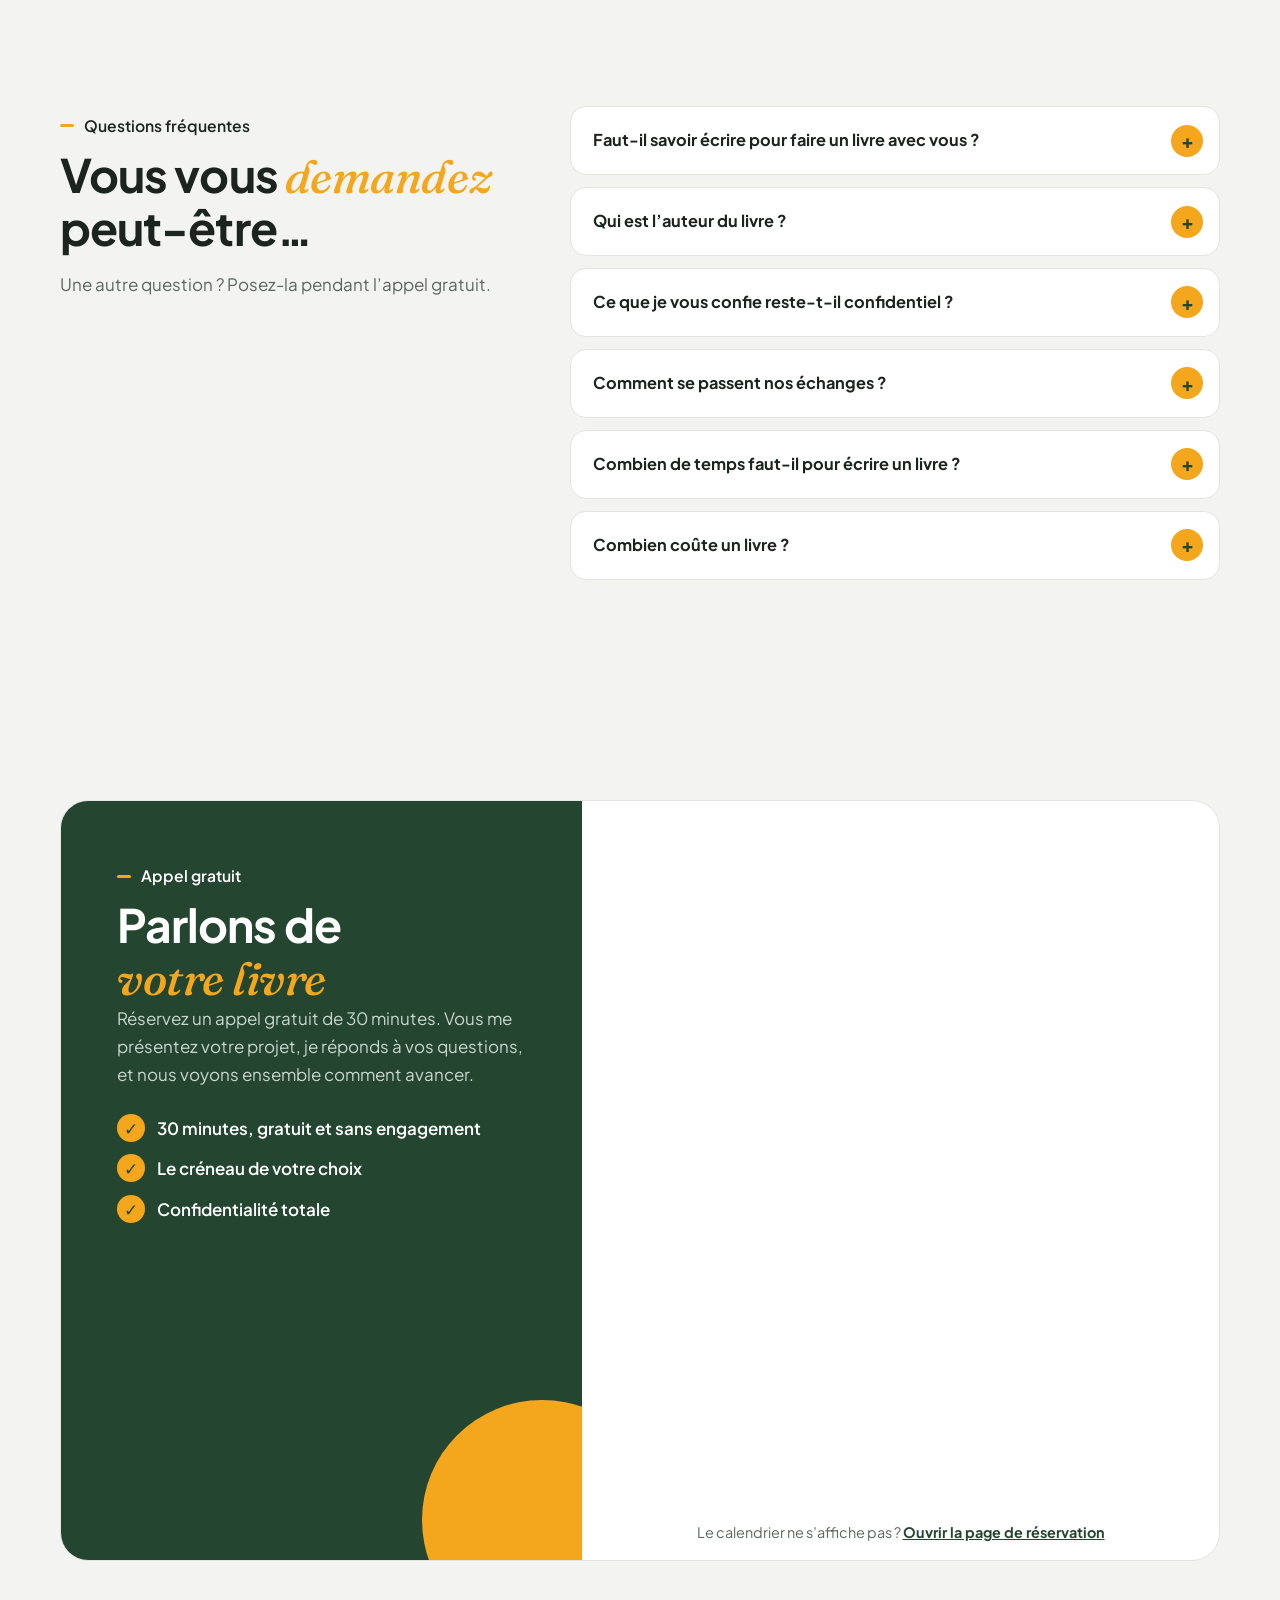
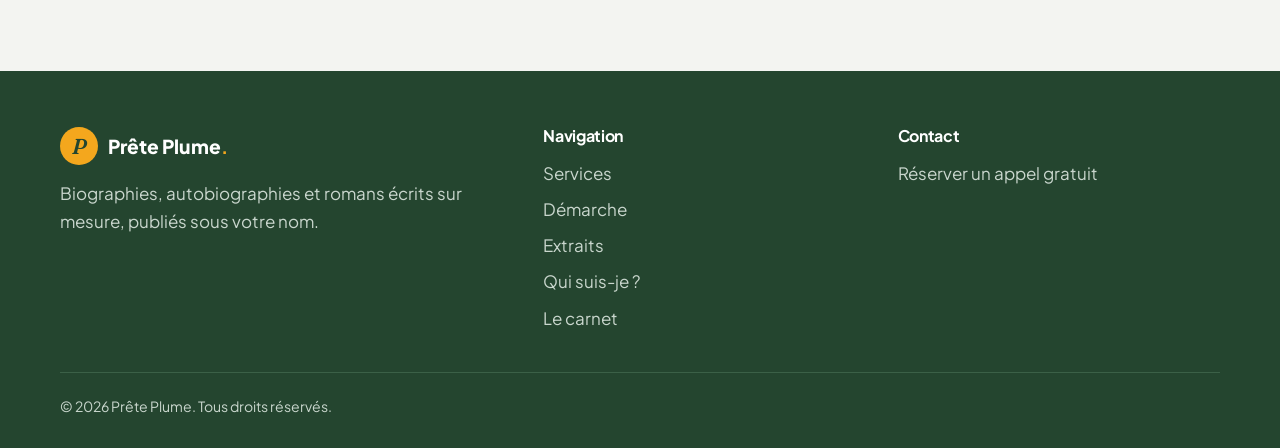
==== commit 4ec51077: "Article « Une idée de livre ne devrait jamais rester enfouie » - Nouvel article du carnet illustré p" ====
--- a/index.html
+++ b/index.html
@@ -324,10 +324,10 @@
           <a class="bouton bouton-contour" href="blog.html">Voir le carnet</a>
         </div>
         <div class="articles">
+          <a class="article" href="article-idee-de-livre.html"><img src="images/idee-de-livre.webp" alt="" width="400" height="260" loading="lazy" class="vignette-carree"><div><span class="categorie">Récit de vie</span><h3 class="h3">Une idée de livre ne devrait jamais rester enfouie</h3><p>Votre vécu, vos épreuves et vos victoires ont une histoire à transmettre.</p><span class="lire">Lire l’article · 4 min</span></div></a>
           <a class="article" href="article-raconter-son-histoire.html"><img src="images/livre-ouvert.svg" alt="" width="400" height="260" loading="lazy"><div><span class="categorie">Récit de vie</span><h3 class="h3">Pourquoi raconter son histoire dans un livre ?</h3><p>Un récit de vie est plus qu’un souvenir : c’est un héritage à partager.</p><span class="lire">Lire l’article · 5 min</span></div></a>
           <a class="article" href="article-biographie-ou-autobiographie.html"><img src="images/plume.svg" alt="" width="400" height="260" loading="lazy"><div><span class="categorie">Écriture</span><h3 class="h3">Biographie ou autobiographie : quelle différence ?</h3><p>Deux manières de raconter une vie, un même besoin de laisser une trace.</p><span class="lire">Lire l’article · 4 min</span></div></a>
           <a class="article" href="article-idee-de-roman.html"><img src="images/carnet.svg" alt="" width="400" height="260" loading="lazy"><div><span class="categorie">Roman</span><h3 class="h3">Vous avez une idée de roman : par où commencer ?</h3><p>Personnages, intrigue, point de vue : les fondations d’un récit qui tient.</p><span class="lire">Lire l’article · 5 min</span></div></a>
-          <a class="article" href="article-memoire-familiale.html"><img src="images/famille.svg" alt="" width="400" height="260" loading="lazy"><div><span class="categorie">Transmission</span><h3 class="h3">Préserver la mémoire de sa famille</h3><p>Recueillir les voix et les anecdotes qui composent une histoire familiale.</p><span class="lire">Lire l’article · 5 min</span></div></a>
         </div>
       </div>
     </section>
--- a/styles.css
+++ b/styles.css
@@ -515,3 +515,8 @@
 @media (max-width: 860px) {
   .calendly-inline-widget { height: 1000px; }
 }
+
+/* Article illustré par un visuel carré */
+
+.lecture-image-carree { aspect-ratio: 1; width: 100%; height: auto; max-width: 560px; margin-inline: auto; display: block; box-shadow: 0 30px 60px -36px rgba(28, 36, 31, .45); }
+.article img.vignette-carree { object-position: center 18%; }
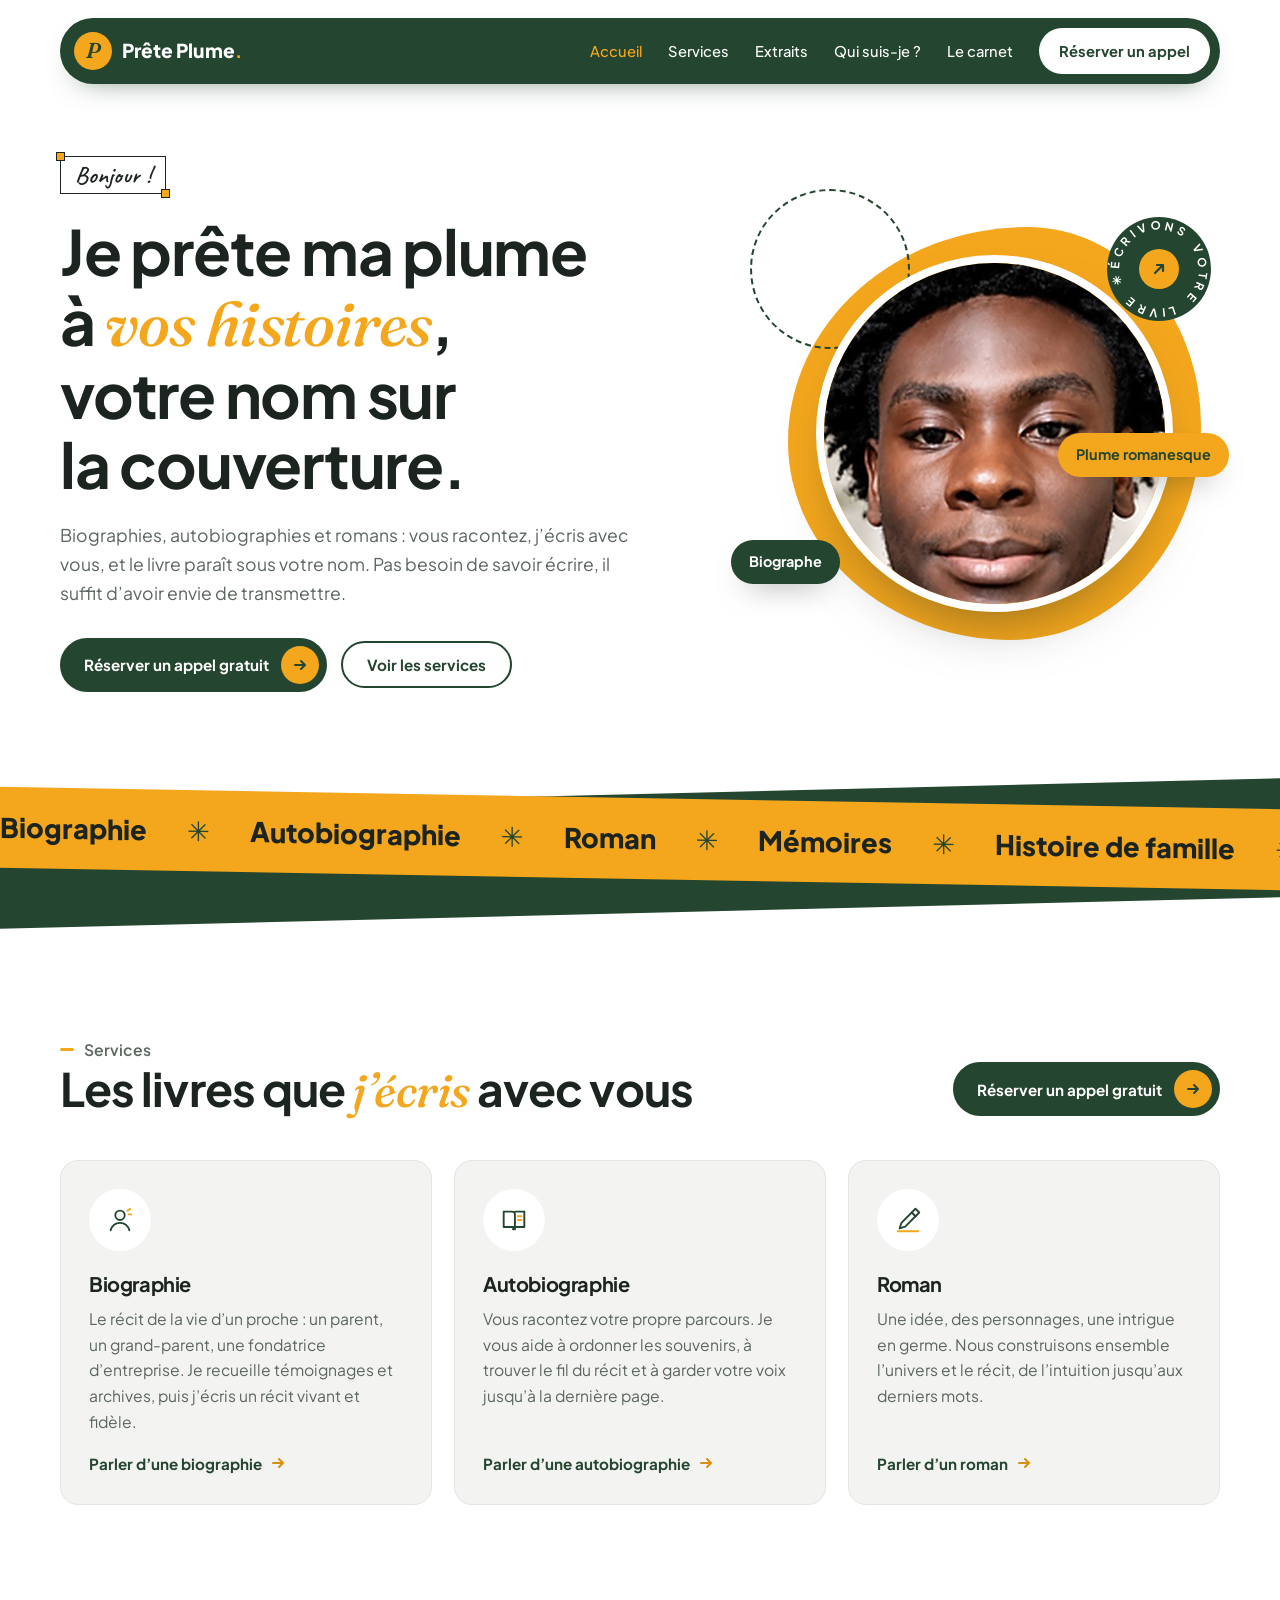
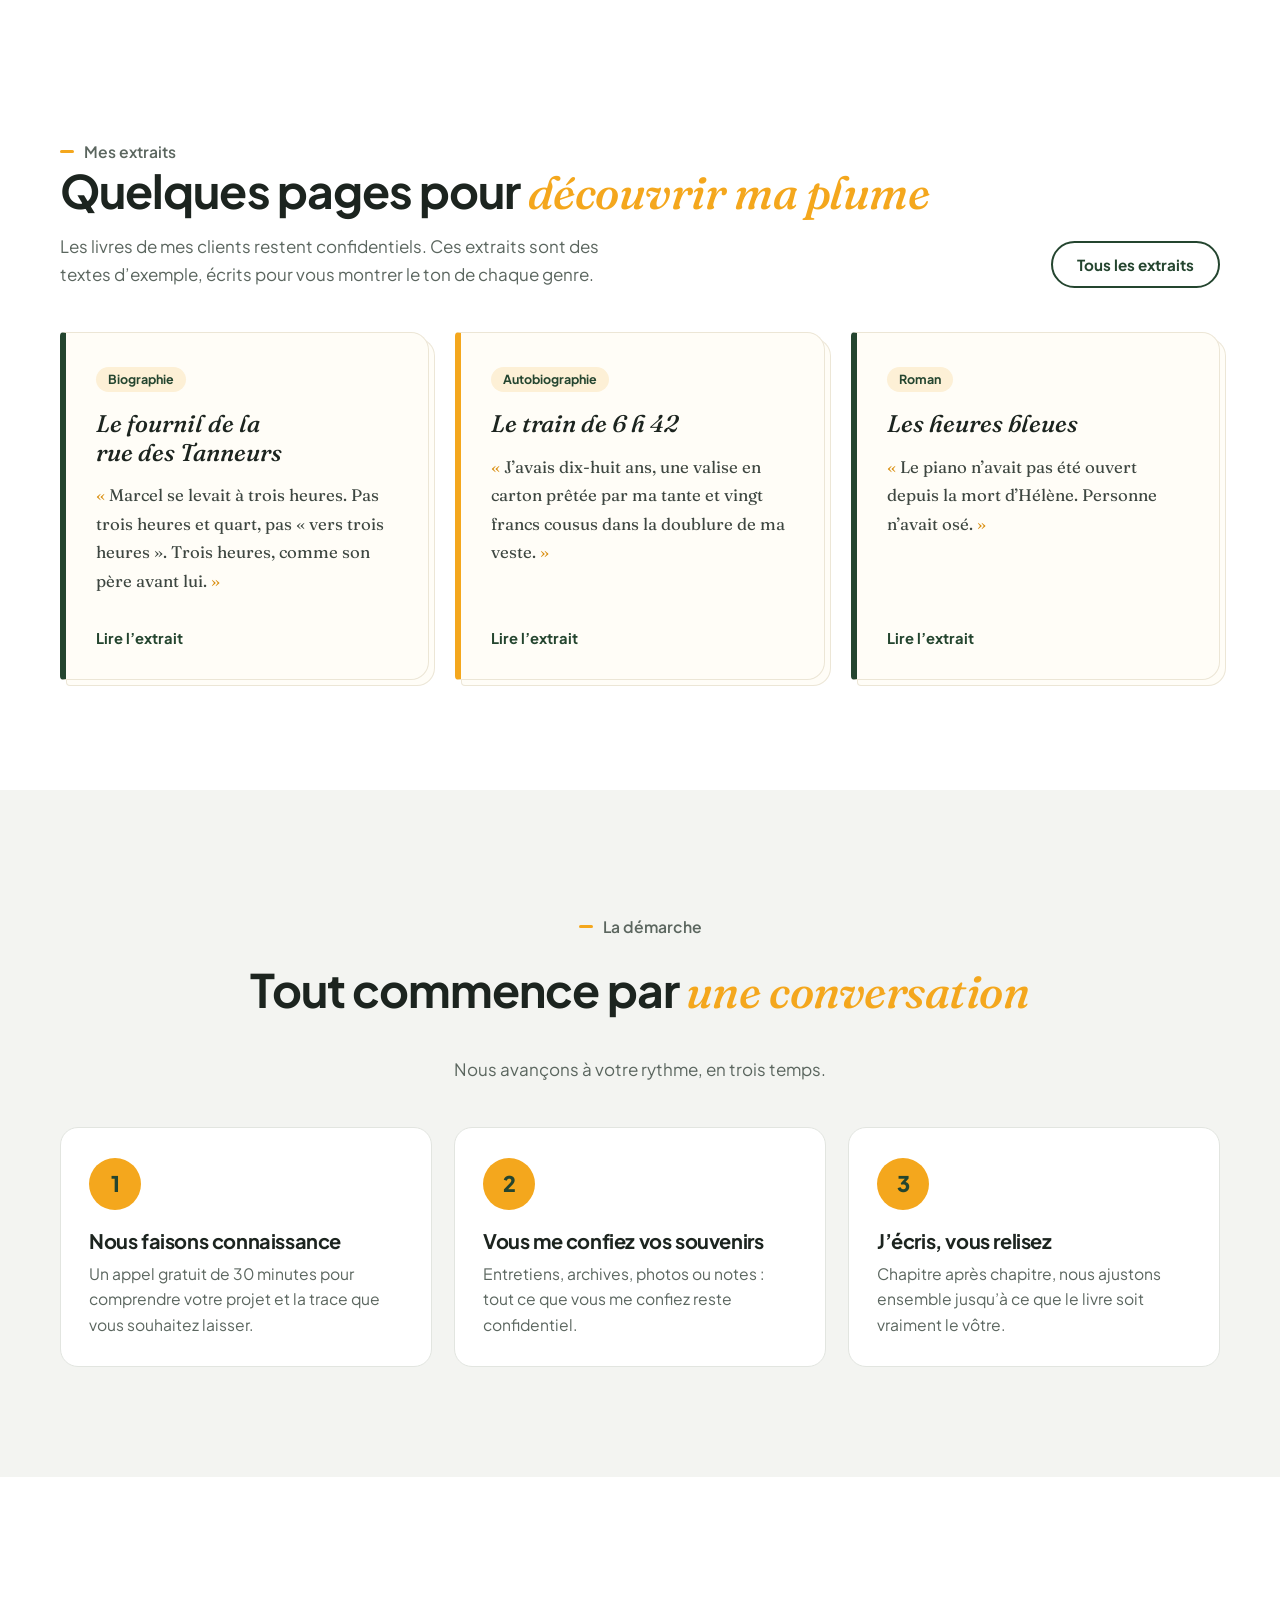
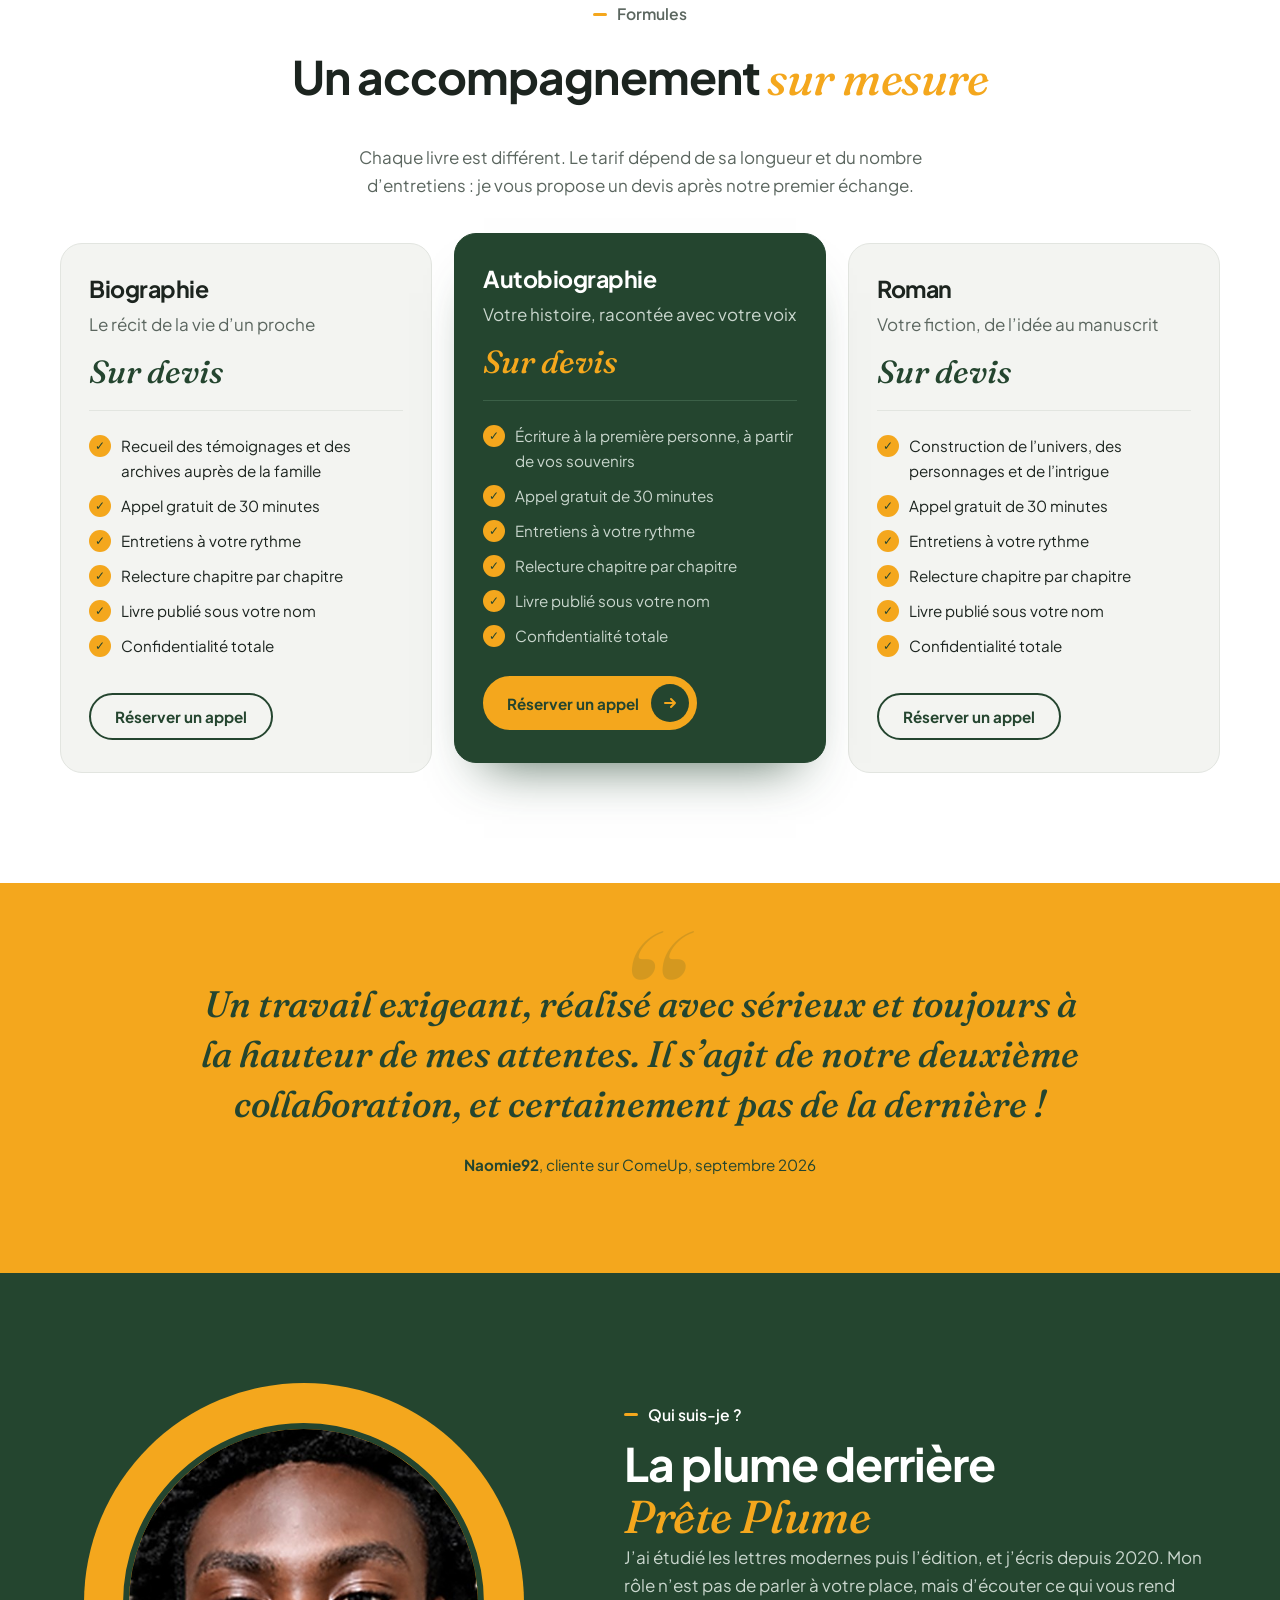
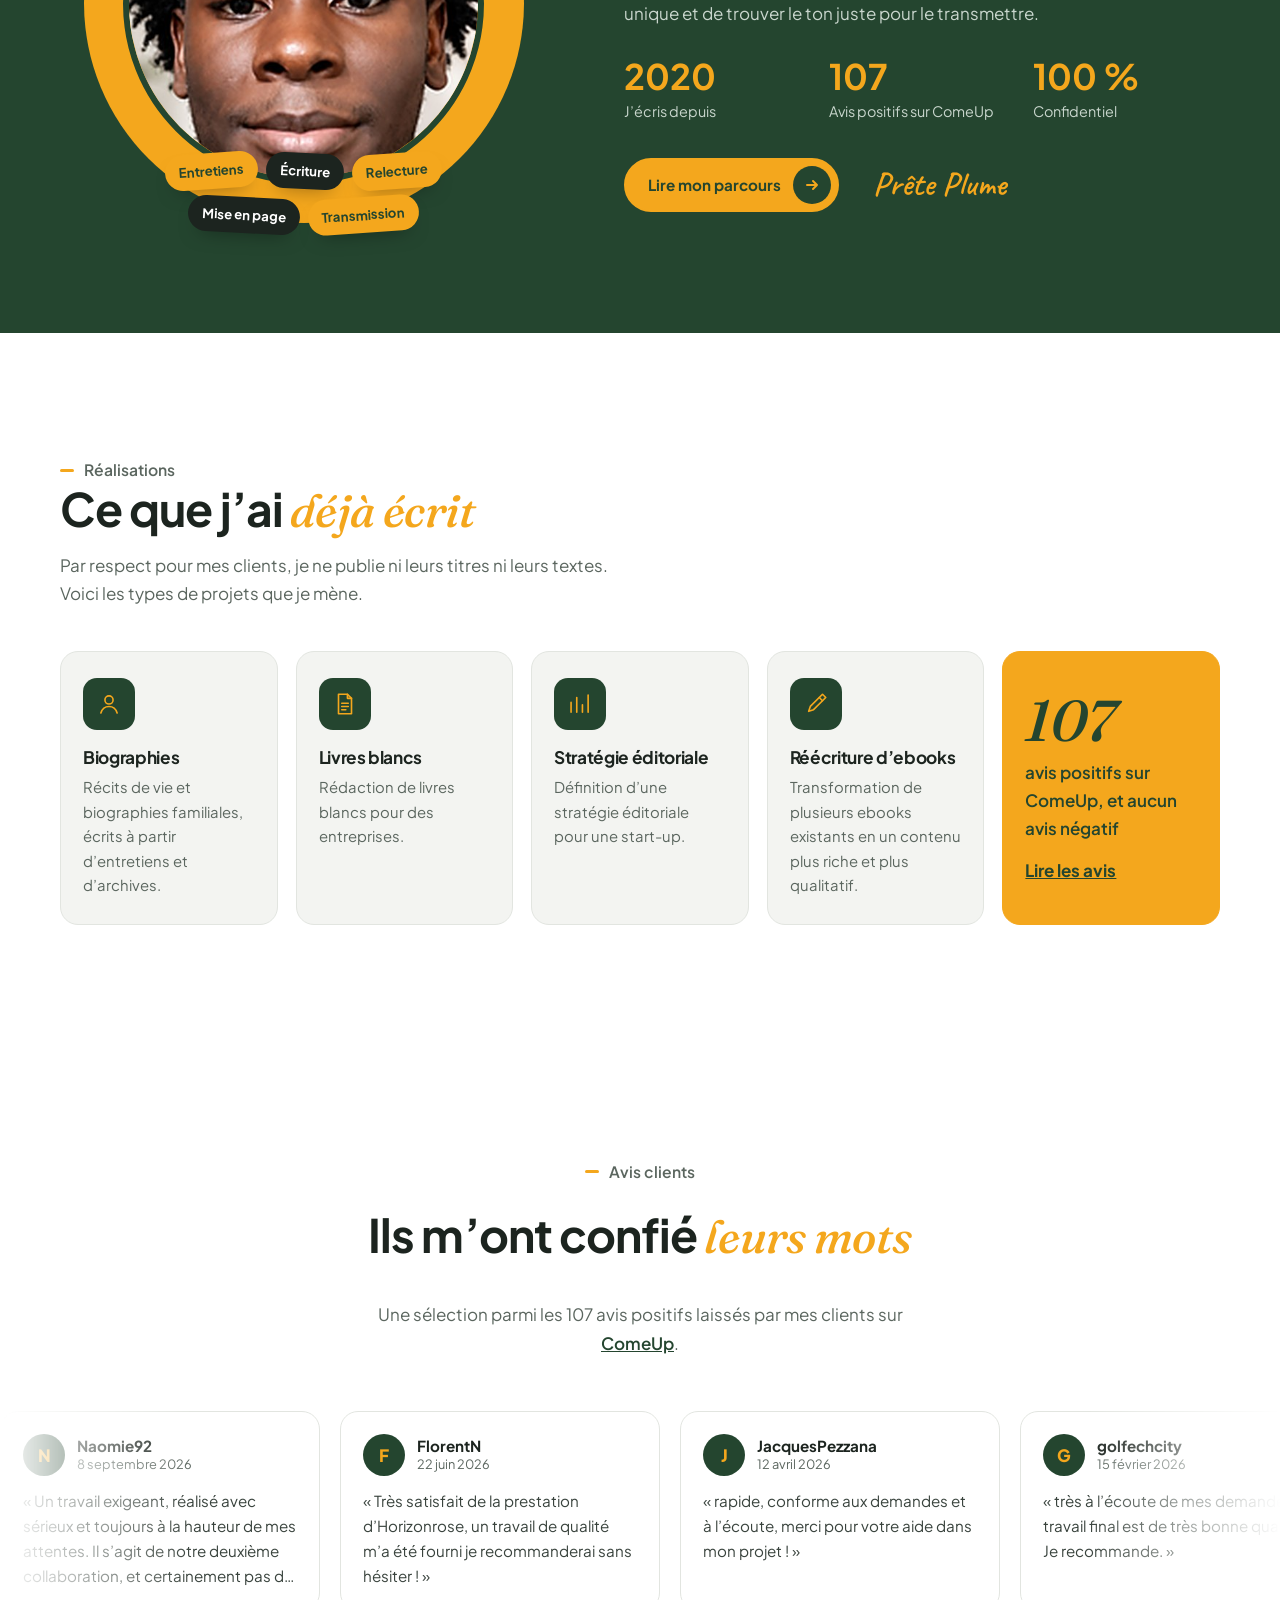
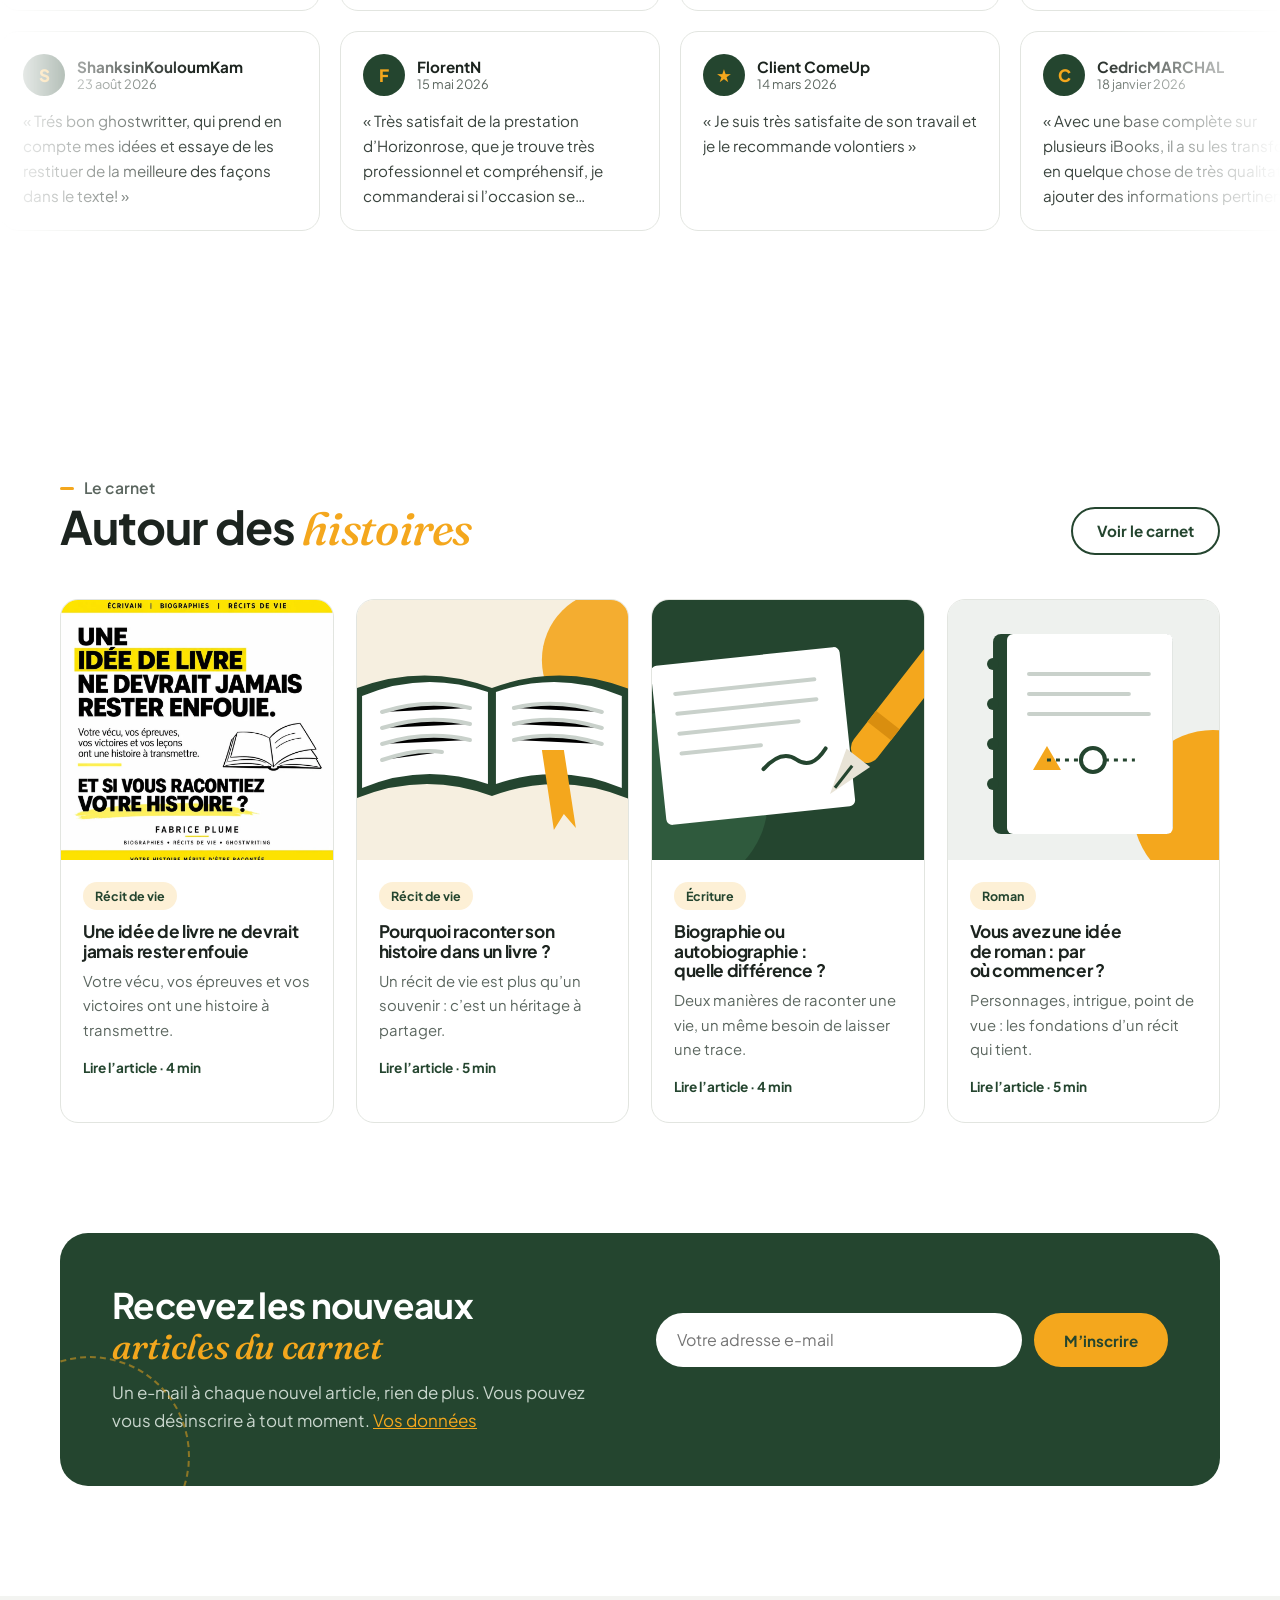
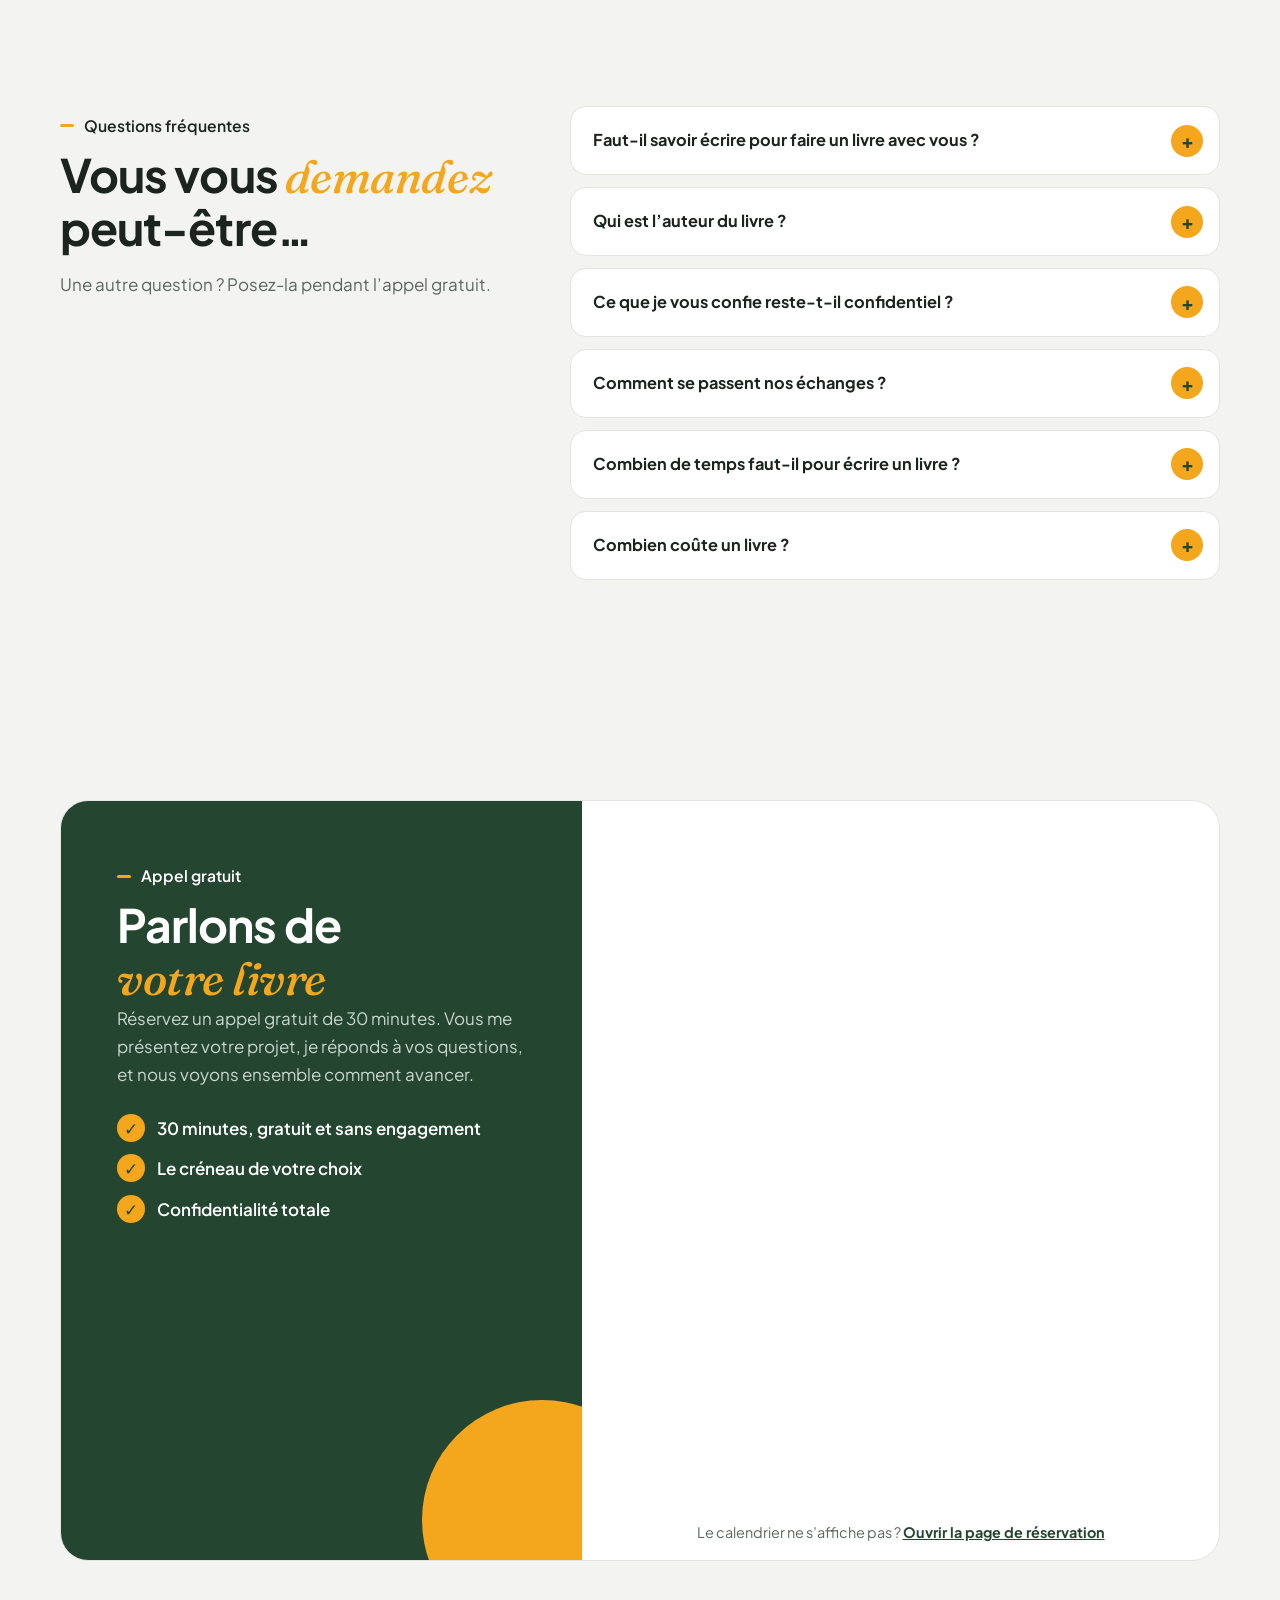
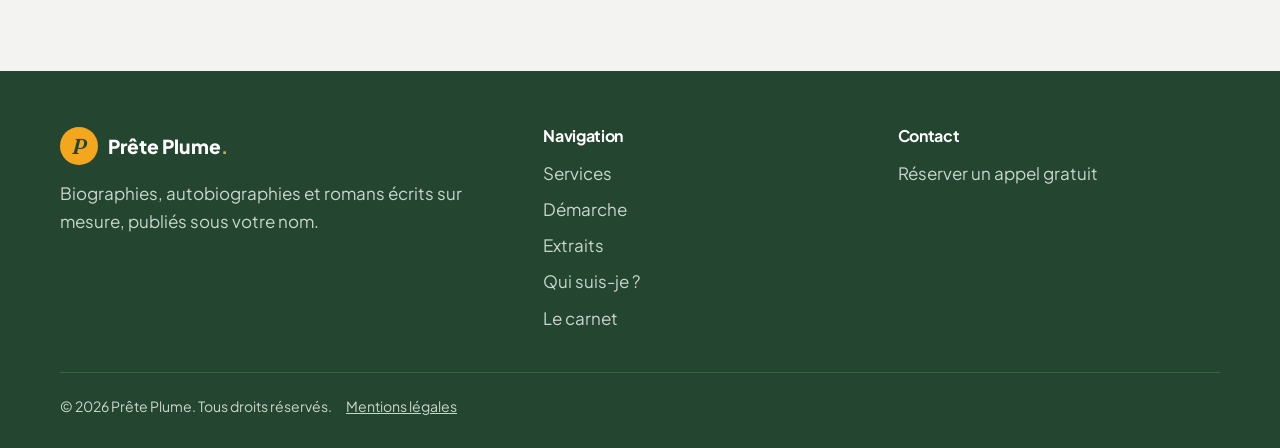
==== commit 4693aca4: "Mentions légales et politique de confidentialité (à compléter) - Page mentions-legales.html : éditeu" ====
--- a/index.html
+++ b/index.html
@@ -336,7 +336,7 @@
       <div class="conteneur lettre-boite">
         <div>
           <h2 id="titre-lettre">Recevez les nouveaux <span class="accent">articles du carnet</span></h2>
-          <p>Un e-mail à chaque nouvel article, rien de plus. Vous pouvez vous désinscrire à tout moment.</p>
+          <p>Un e-mail à chaque nouvel article, rien de plus. Vous pouvez vous désinscrire à tout moment. <a href="mentions-legales.html#donnees">Vos données</a></p>
         </div>
         <form class="lettre-formulaire formulaire-netlify" name="lettre" method="POST" action="/merci.html" data-netlify="true" netlify-honeypot="adresse-web" data-succes="Inscription confirmée. À bientôt dans votre boîte mail.">
           <input type="hidden" name="form-name" value="lettre">
@@ -399,7 +399,7 @@
             </ul>
           </div>
           <div class="reservation">
-            <div class="calendly-inline-widget" data-url="https://calendly.com/mahoussefabrice/30min?hide_gdpr_banner=1&amp;primary_color=24452f" aria-label="Calendrier de réservation"></div>
+            <div class="calendly-inline-widget" data-url="https://calendly.com/mahoussefabrice/30min?primary_color=24452f" aria-label="Calendrier de réservation"></div>
             <p class="reservation-secours">Le calendrier ne s’affiche pas&nbsp;? <a href="https://calendly.com/mahoussefabrice/30min" target="_blank" rel="noopener">Ouvrir la page de réservation</a></p>
           </div>
         </div>
@@ -422,7 +422,7 @@
         <ul><li><a href="index.html#contact">Réserver un appel gratuit</a></li></ul>
       </div>
     </div>
-    <p class="pied-bas">© <span class="annee"></span> Prête Plume. Tous droits réservés.</p>
+    <p class="pied-bas">© <span class="annee"></span> Prête Plume. Tous droits réservés. <a href="mentions-legales.html">Mentions légales</a></p>
   </footer>
   <script src="script.js"></script>
   <script src="https://assets.calendly.com/assets/external/widget.js" async></script>
--- a/styles.css
+++ b/styles.css
@@ -520,3 +520,11 @@
 
 .lecture-image-carree { aspect-ratio: 1; width: 100%; height: auto; max-width: 560px; margin-inline: auto; display: block; box-shadow: 0 30px 60px -36px rgba(28, 36, 31, .45); }
 .article img.vignette-carree { object-position: center 18%; }
+
+/* Mentions légales */
+
+.legal .lecture-corps h3 { font-size: 1.15rem; margin: 1.6em 0 .5em; }
+.legal .lecture-corps a { color: var(--vert); font-weight: 600; }
+.a-completer { background: #fdf0d6; color: #8a4b00; padding: 0 .3em; border-radius: 4px; font-weight: 600; }
+.pied-bas a { margin-left: 12px; text-decoration: underline; }
+.lettre-boite p a { color: var(--jaune); }
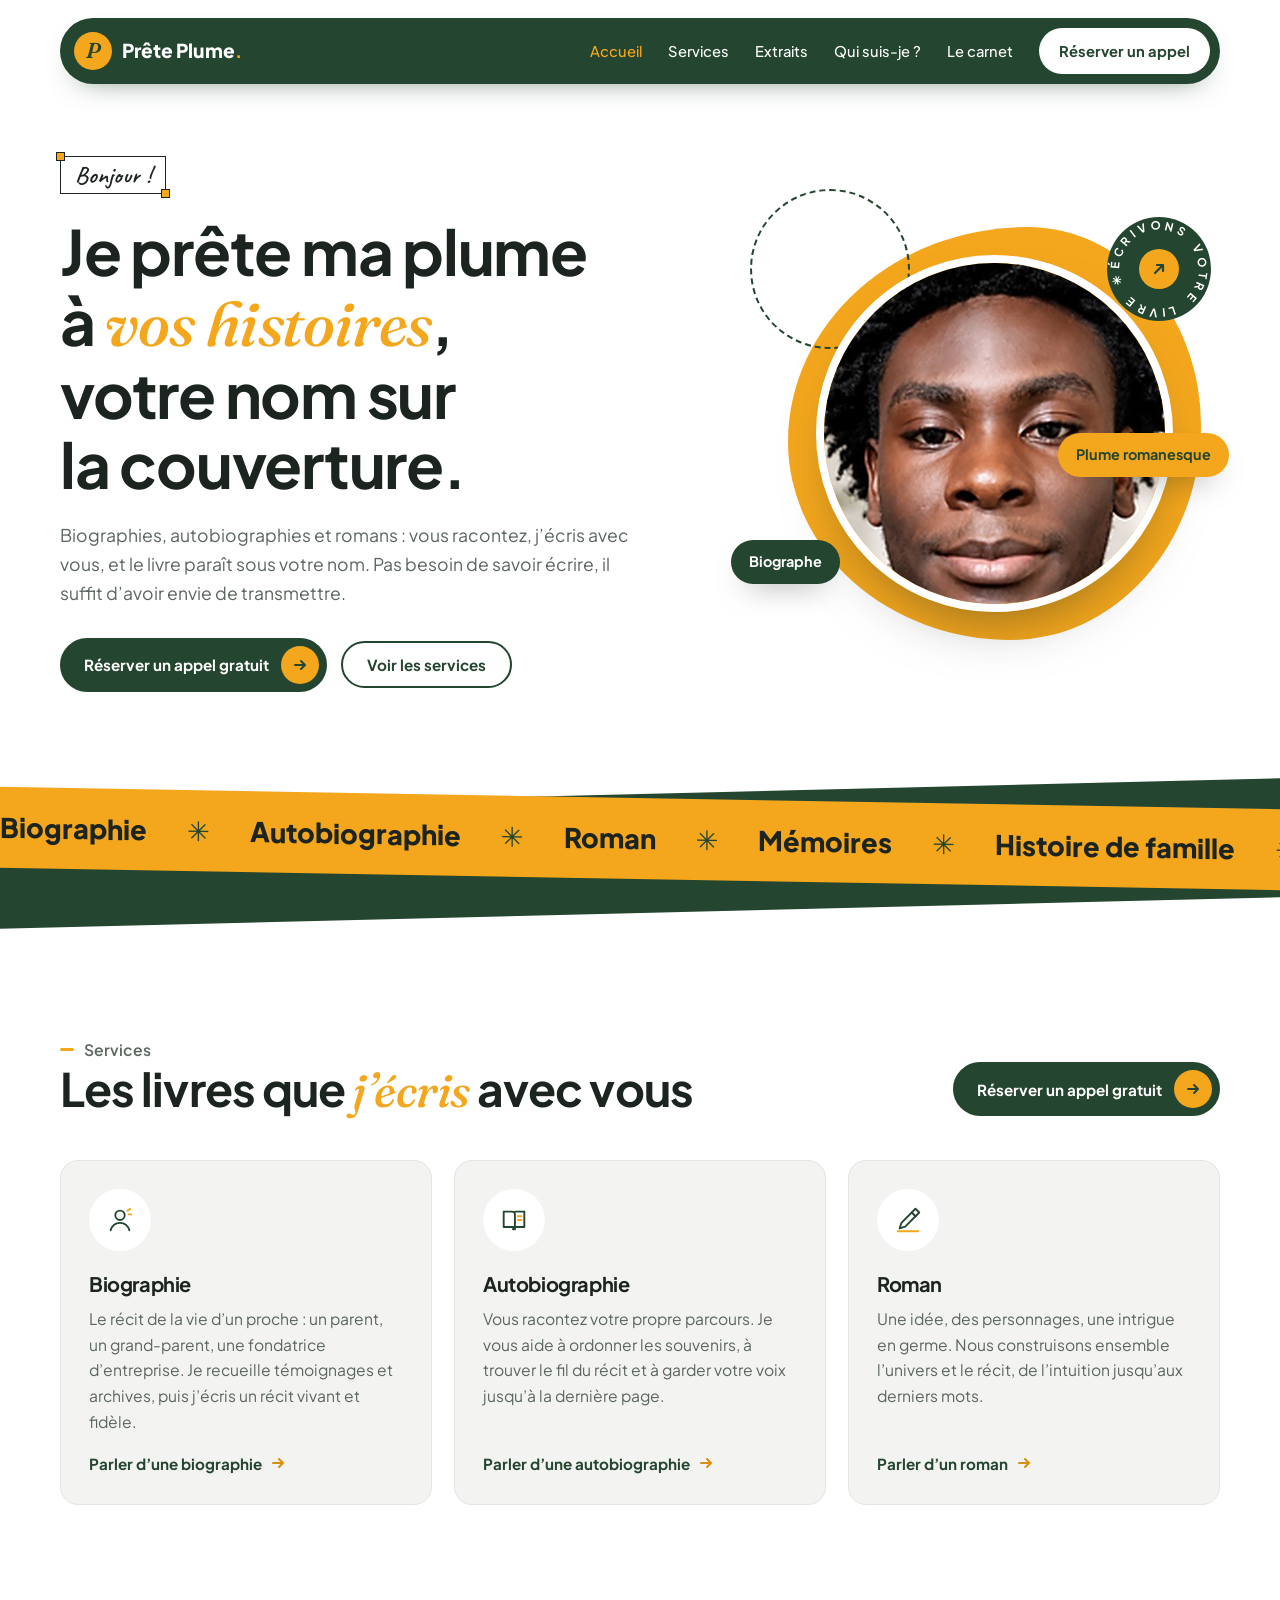
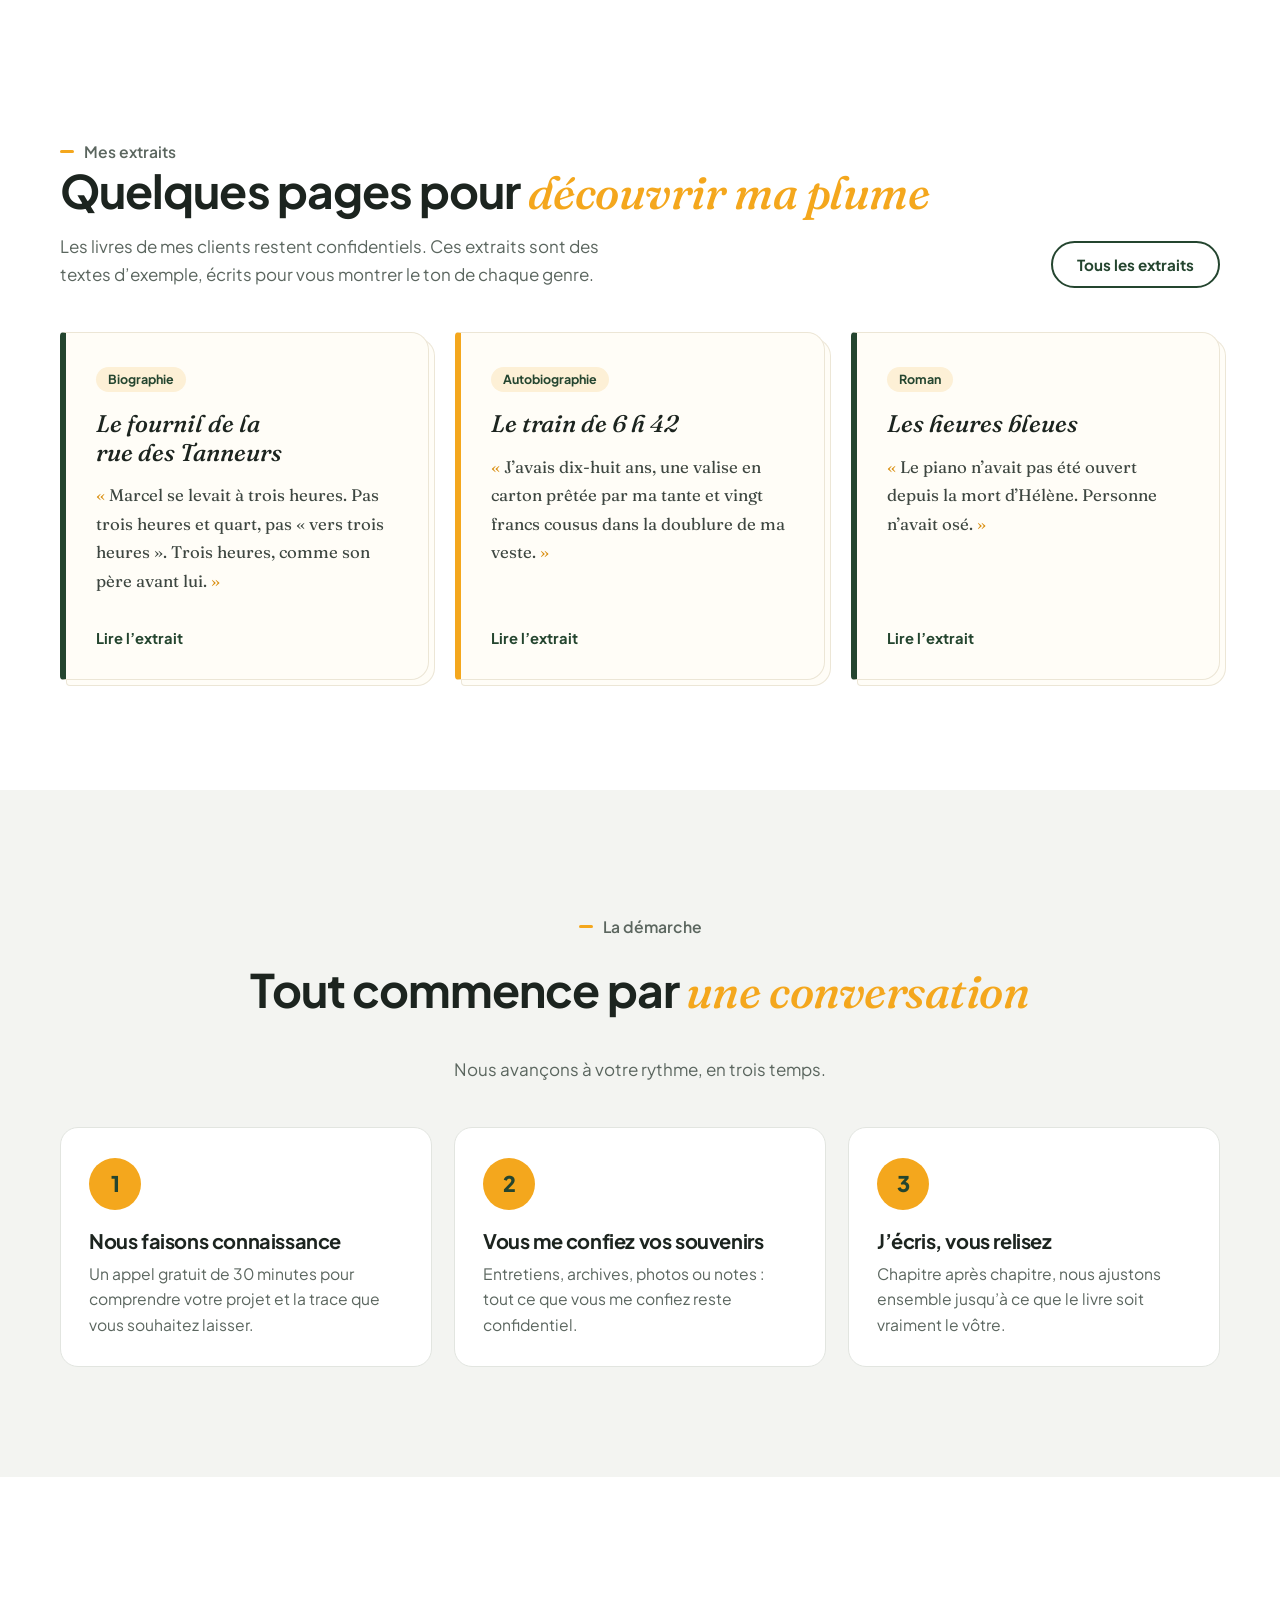
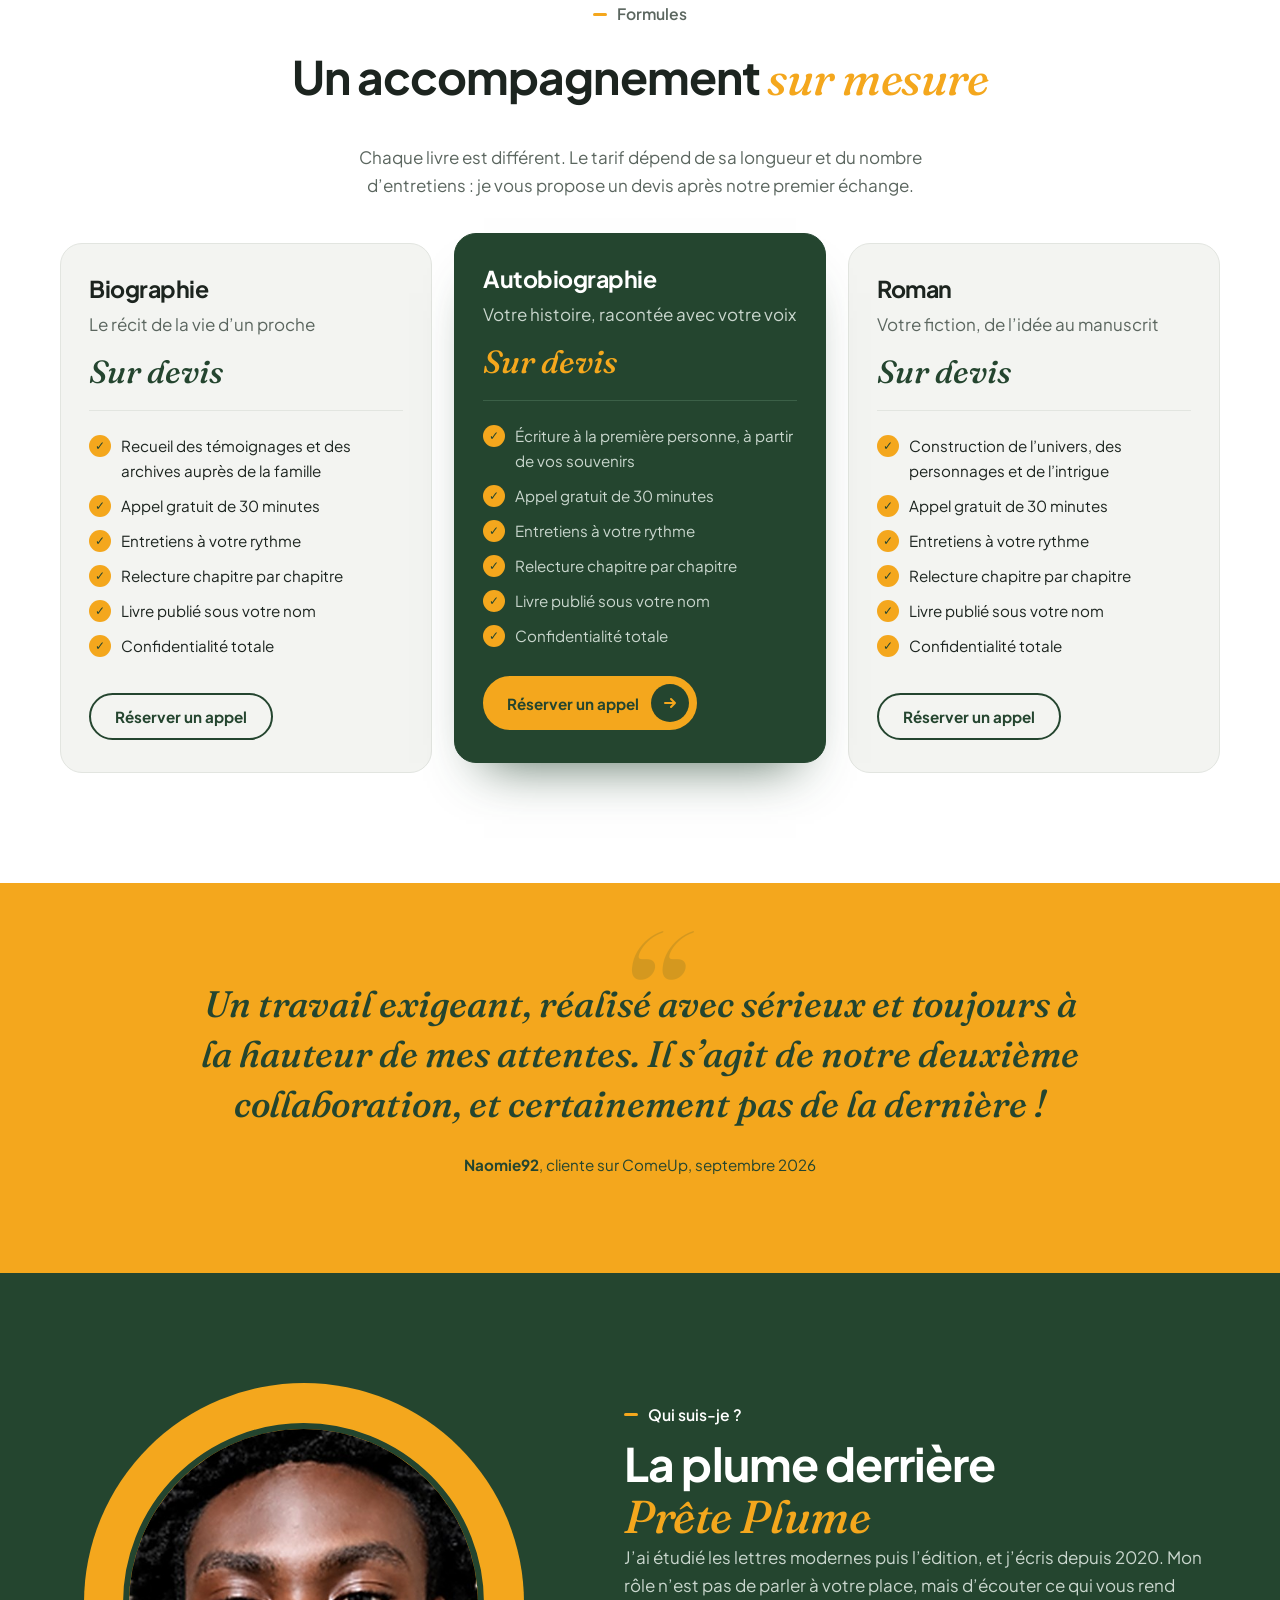
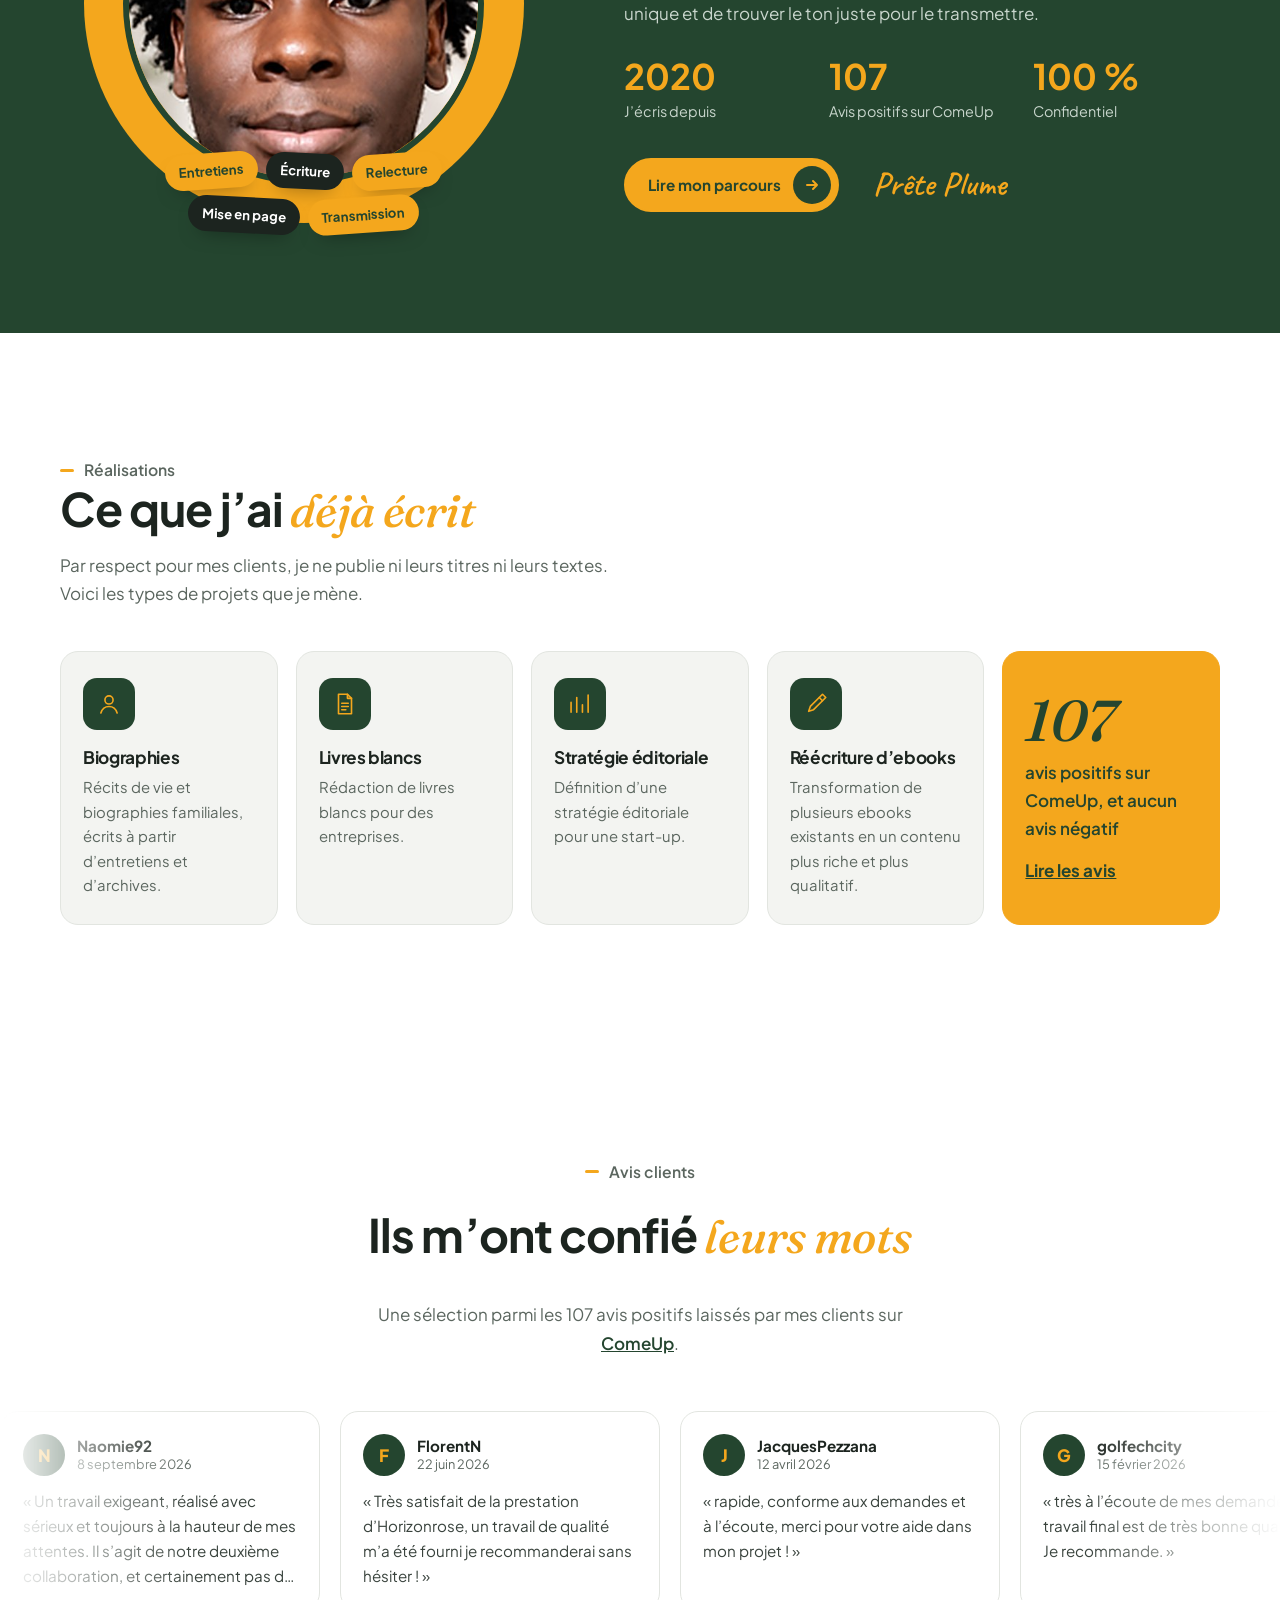
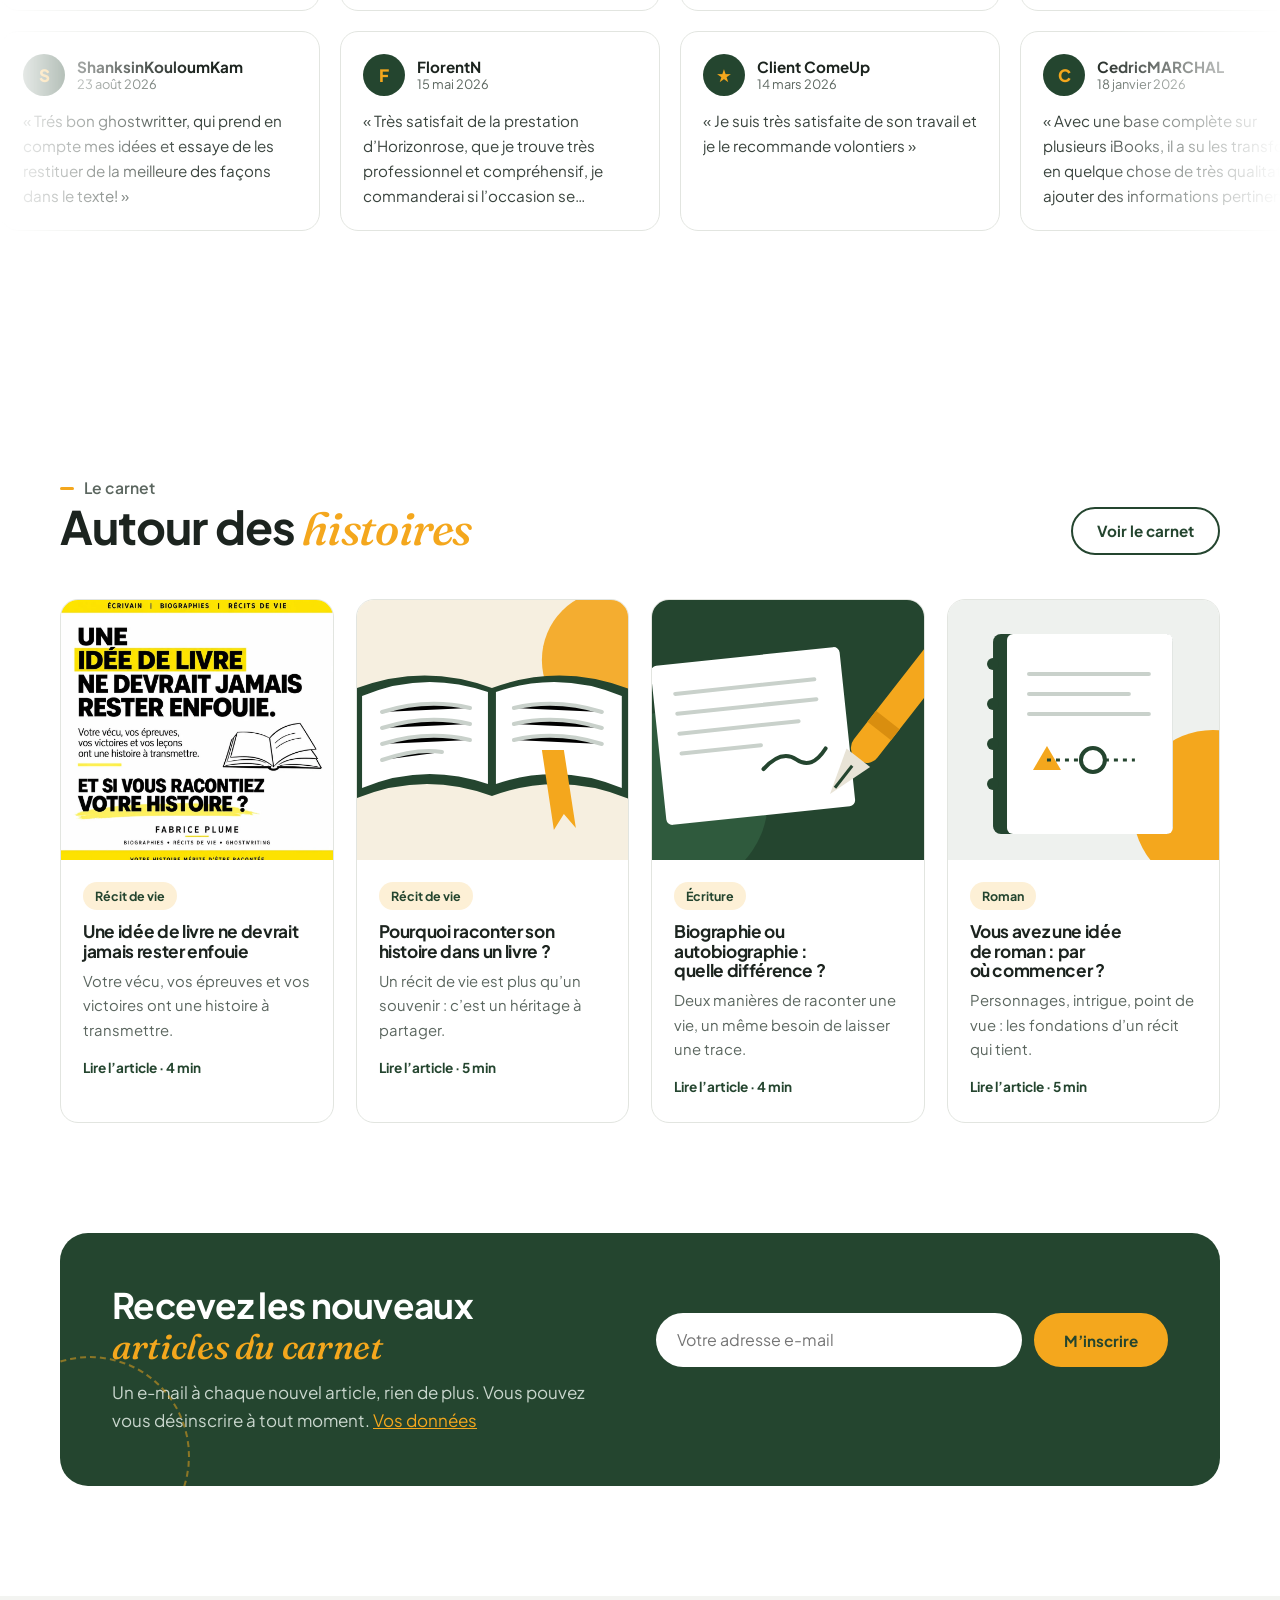
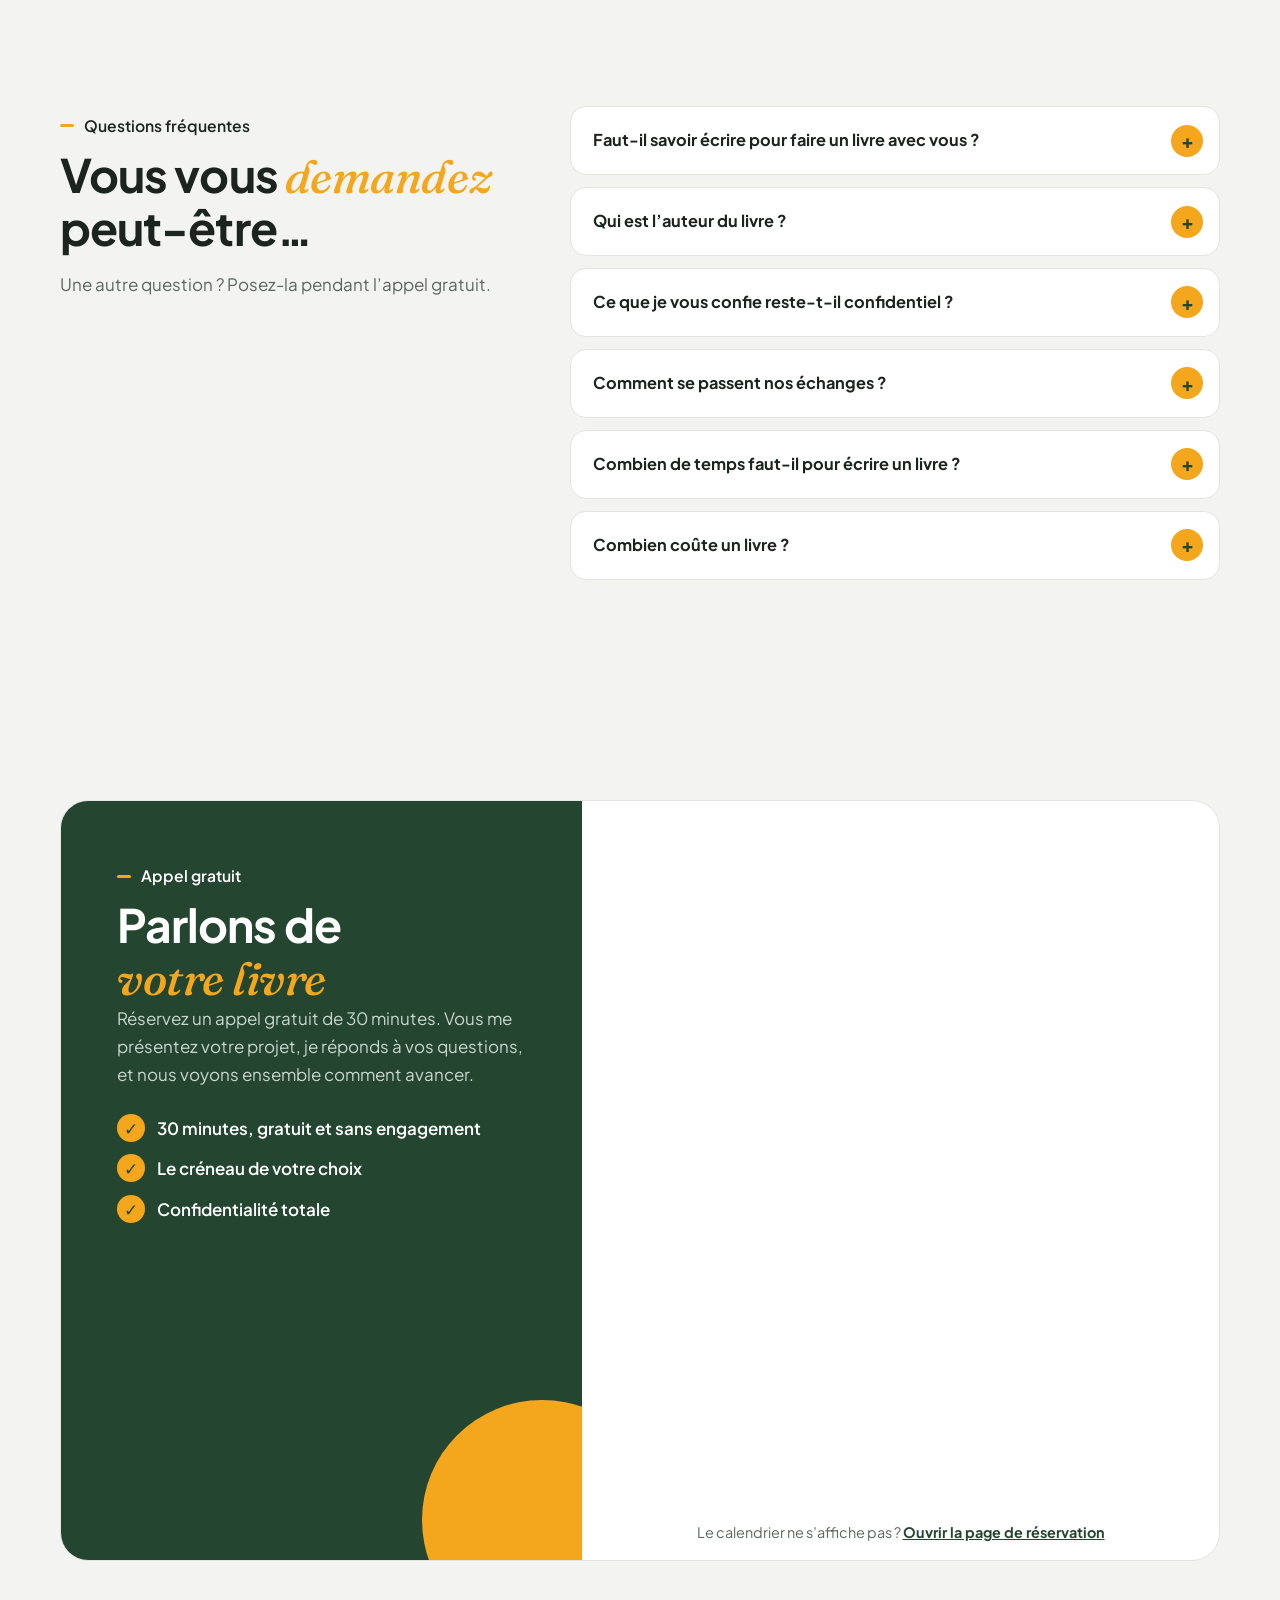
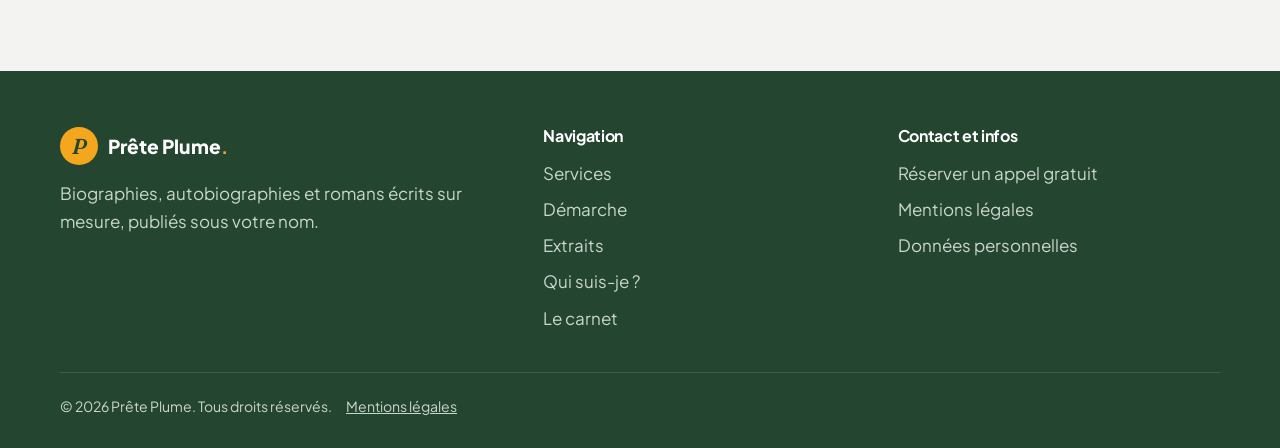
==== commit 91b41e0a: "Pied de page : liens Mentions légales et Données personnelles plus visibles Co-Authored-By: Claude O" ====
--- a/index.html
+++ b/index.html
@@ -418,8 +418,8 @@
         <ul><li><a href="index.html#services">Services</a></li><li><a href="index.html#demarche">Démarche</a></li><li><a href="extraits.html">Extraits</a></li><li><a href="qui-suis-je.html">Qui suis-je ?</a></li><li><a href="blog.html">Le carnet</a></li></ul>
       </div>
       <div>
-        <h3>Contact</h3>
-        <ul><li><a href="index.html#contact">Réserver un appel gratuit</a></li></ul>
+        <h3>Contact et infos</h3>
+        <ul><li><a href="index.html#contact">Réserver un appel gratuit</a></li><li><a href="mentions-legales.html">Mentions légales</a></li><li><a href="mentions-legales.html#donnees">Données personnelles</a></li></ul>
       </div>
     </div>
     <p class="pied-bas">© <span class="annee"></span> Prête Plume. Tous droits réservés. <a href="mentions-legales.html">Mentions légales</a></p>
